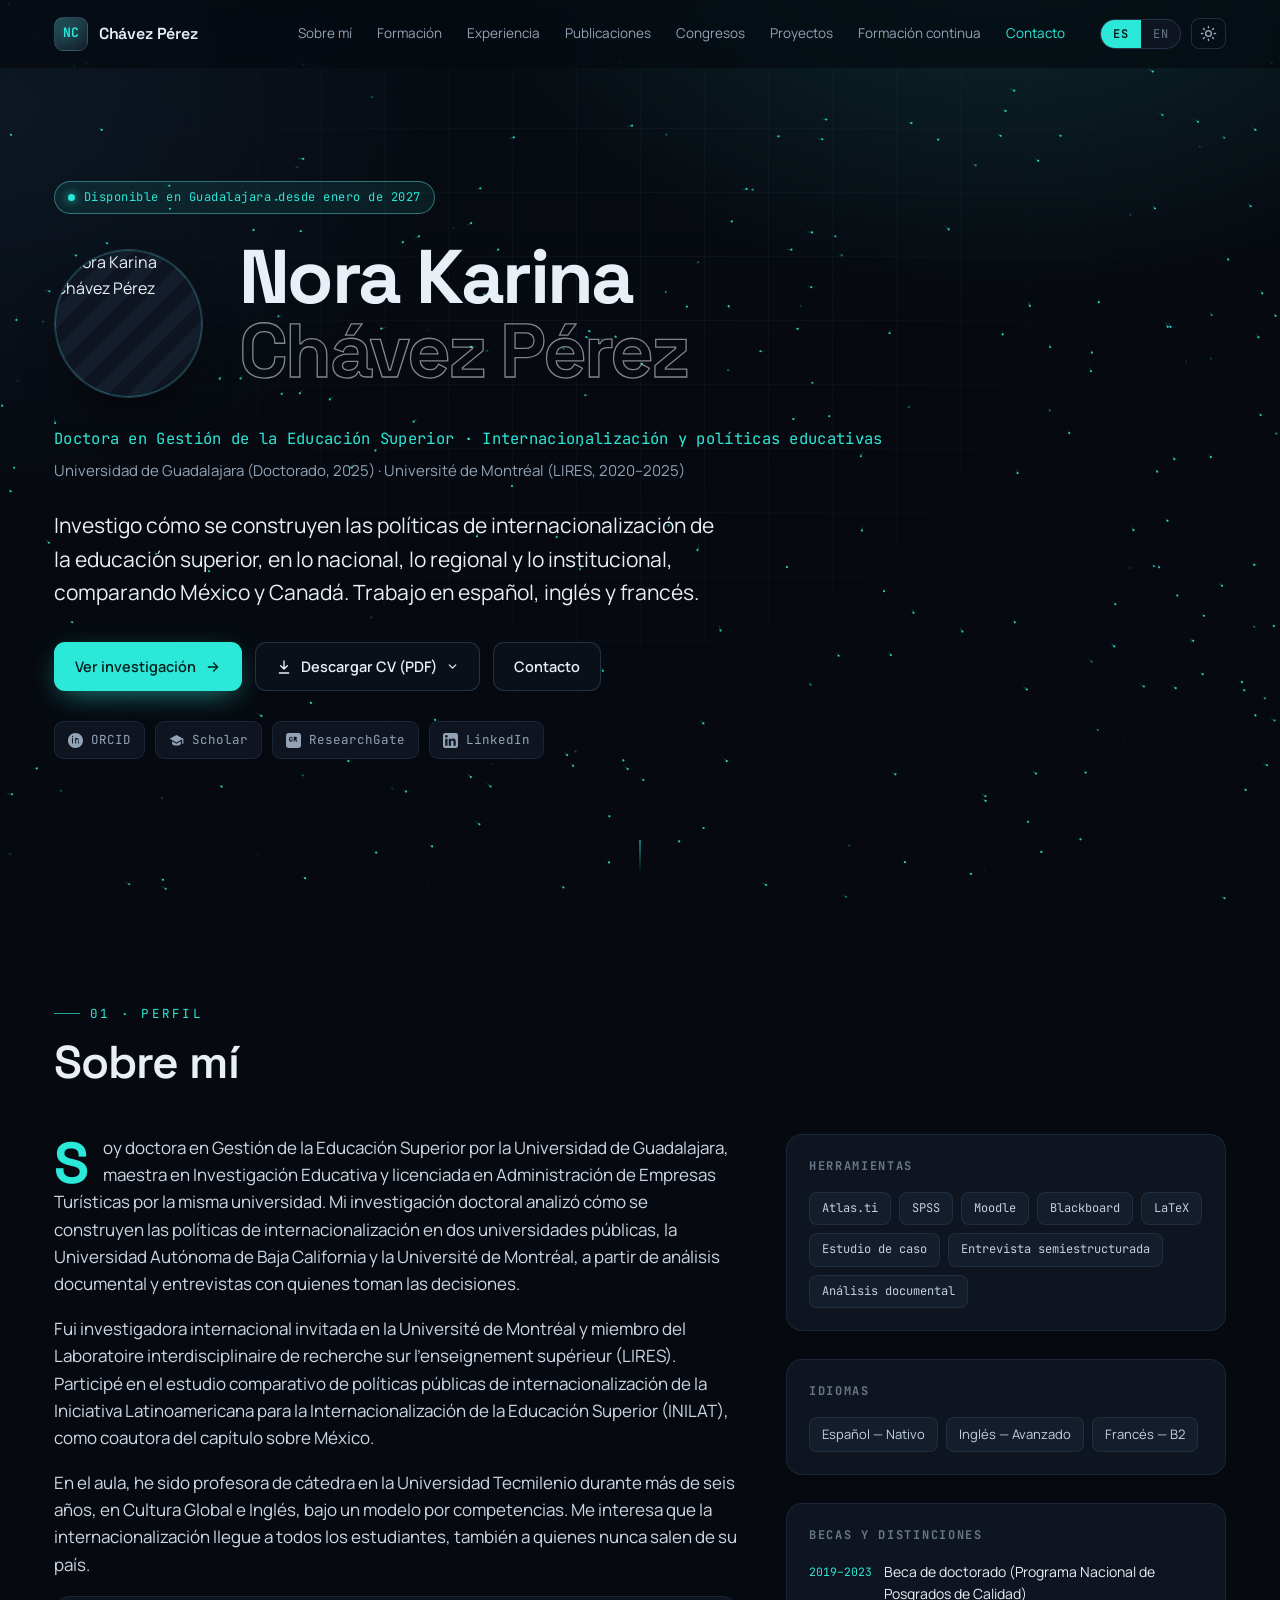
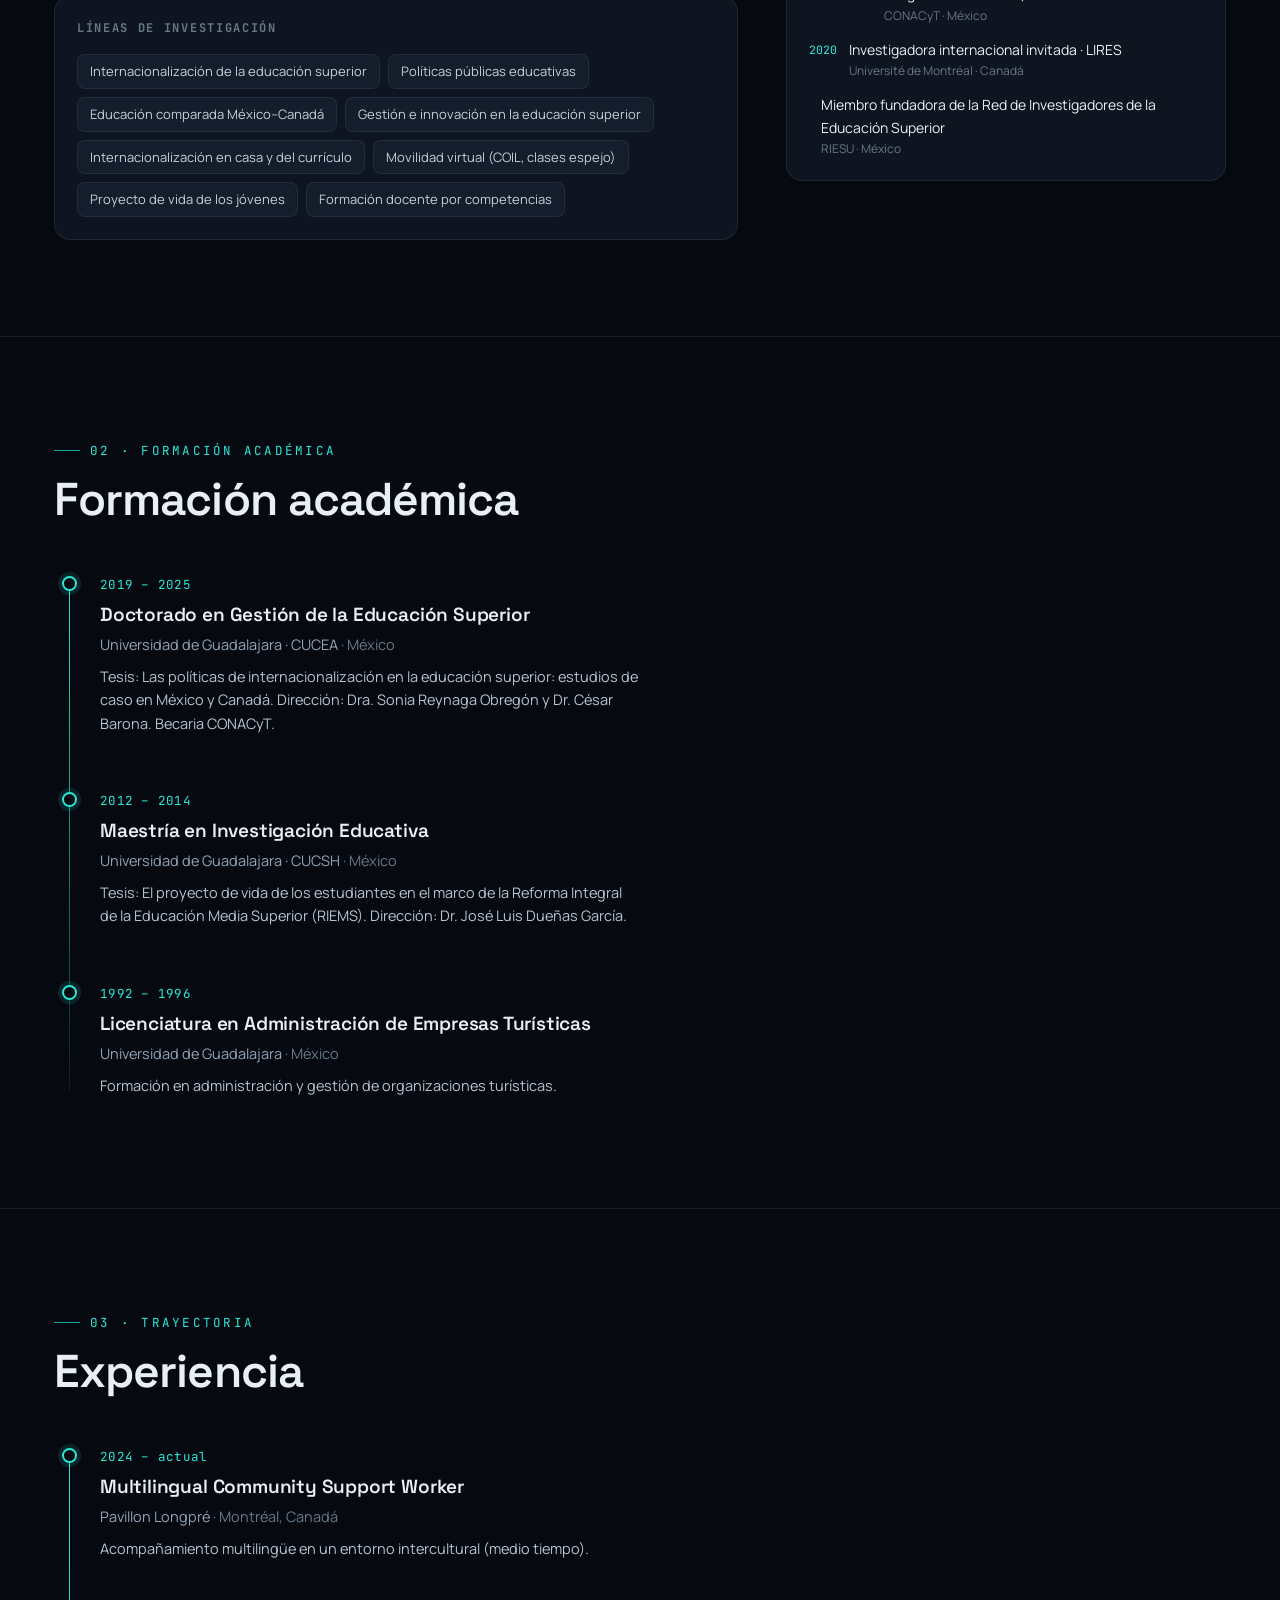
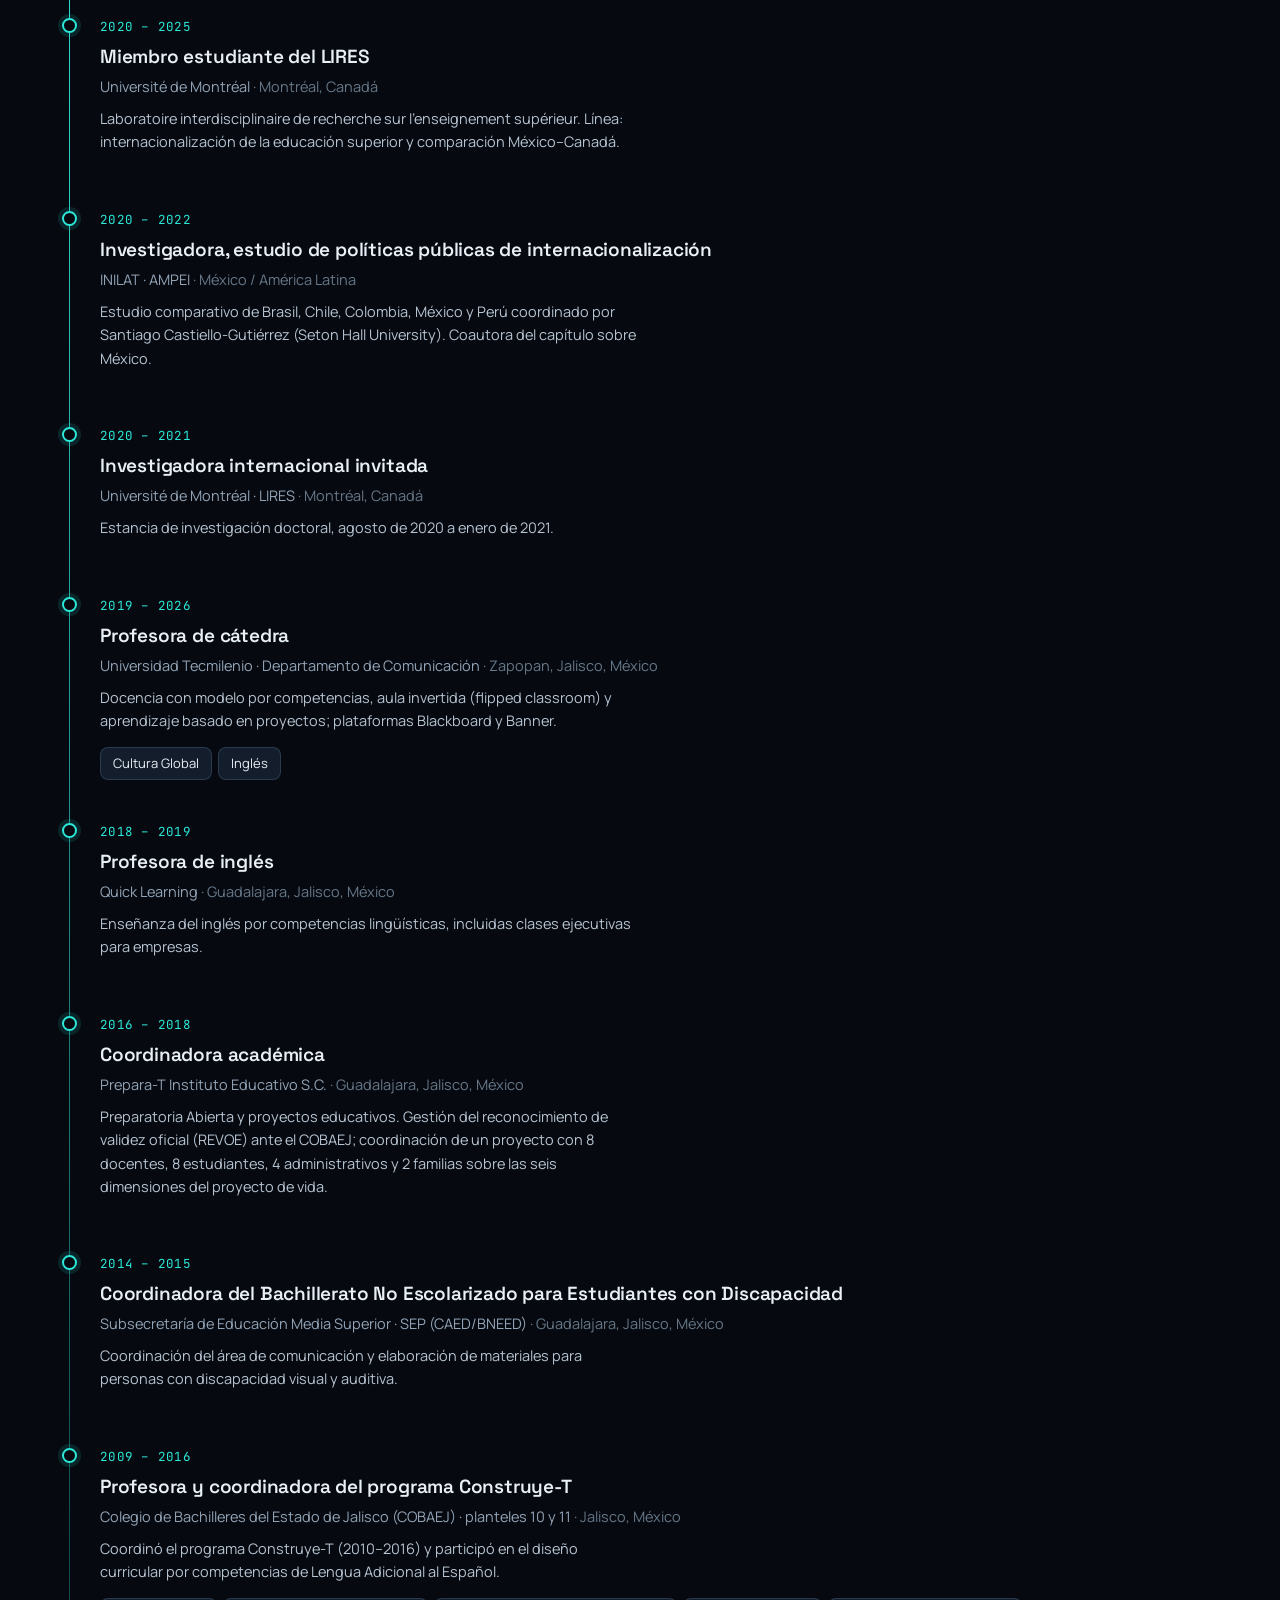
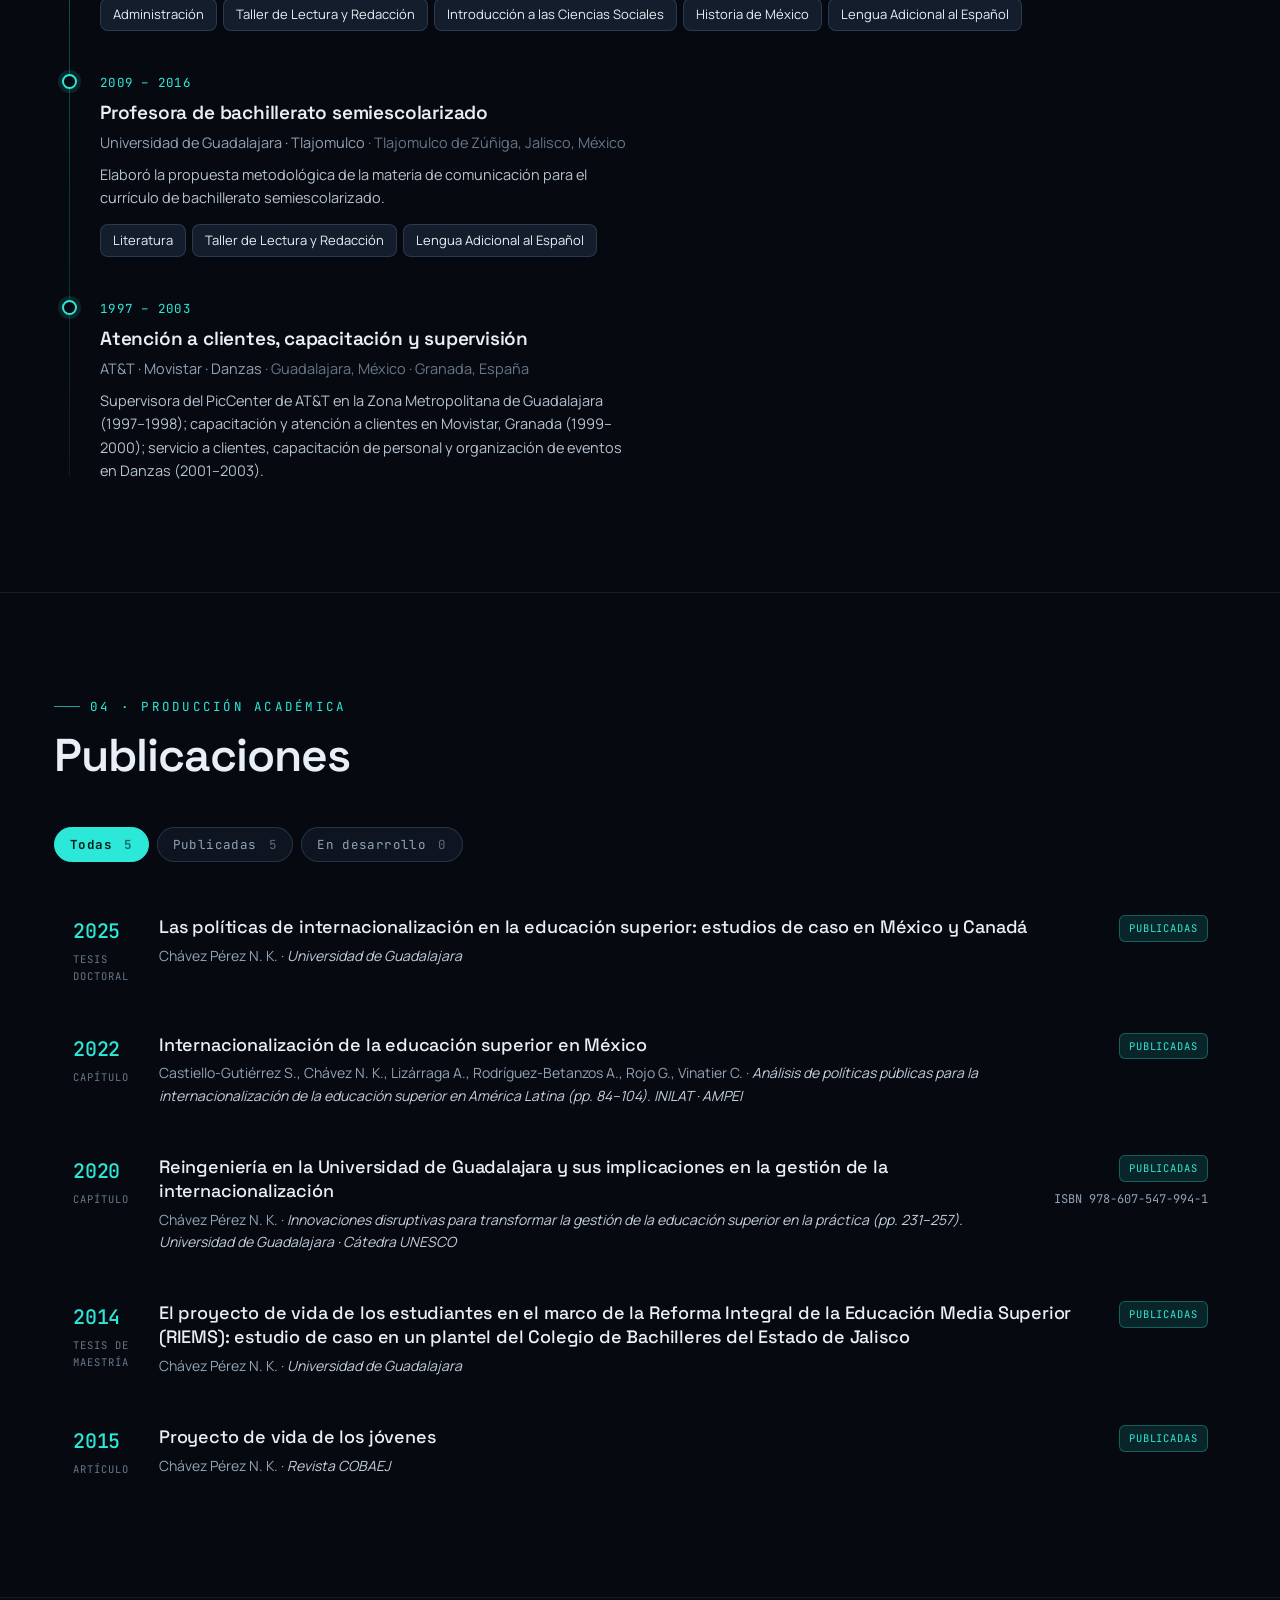
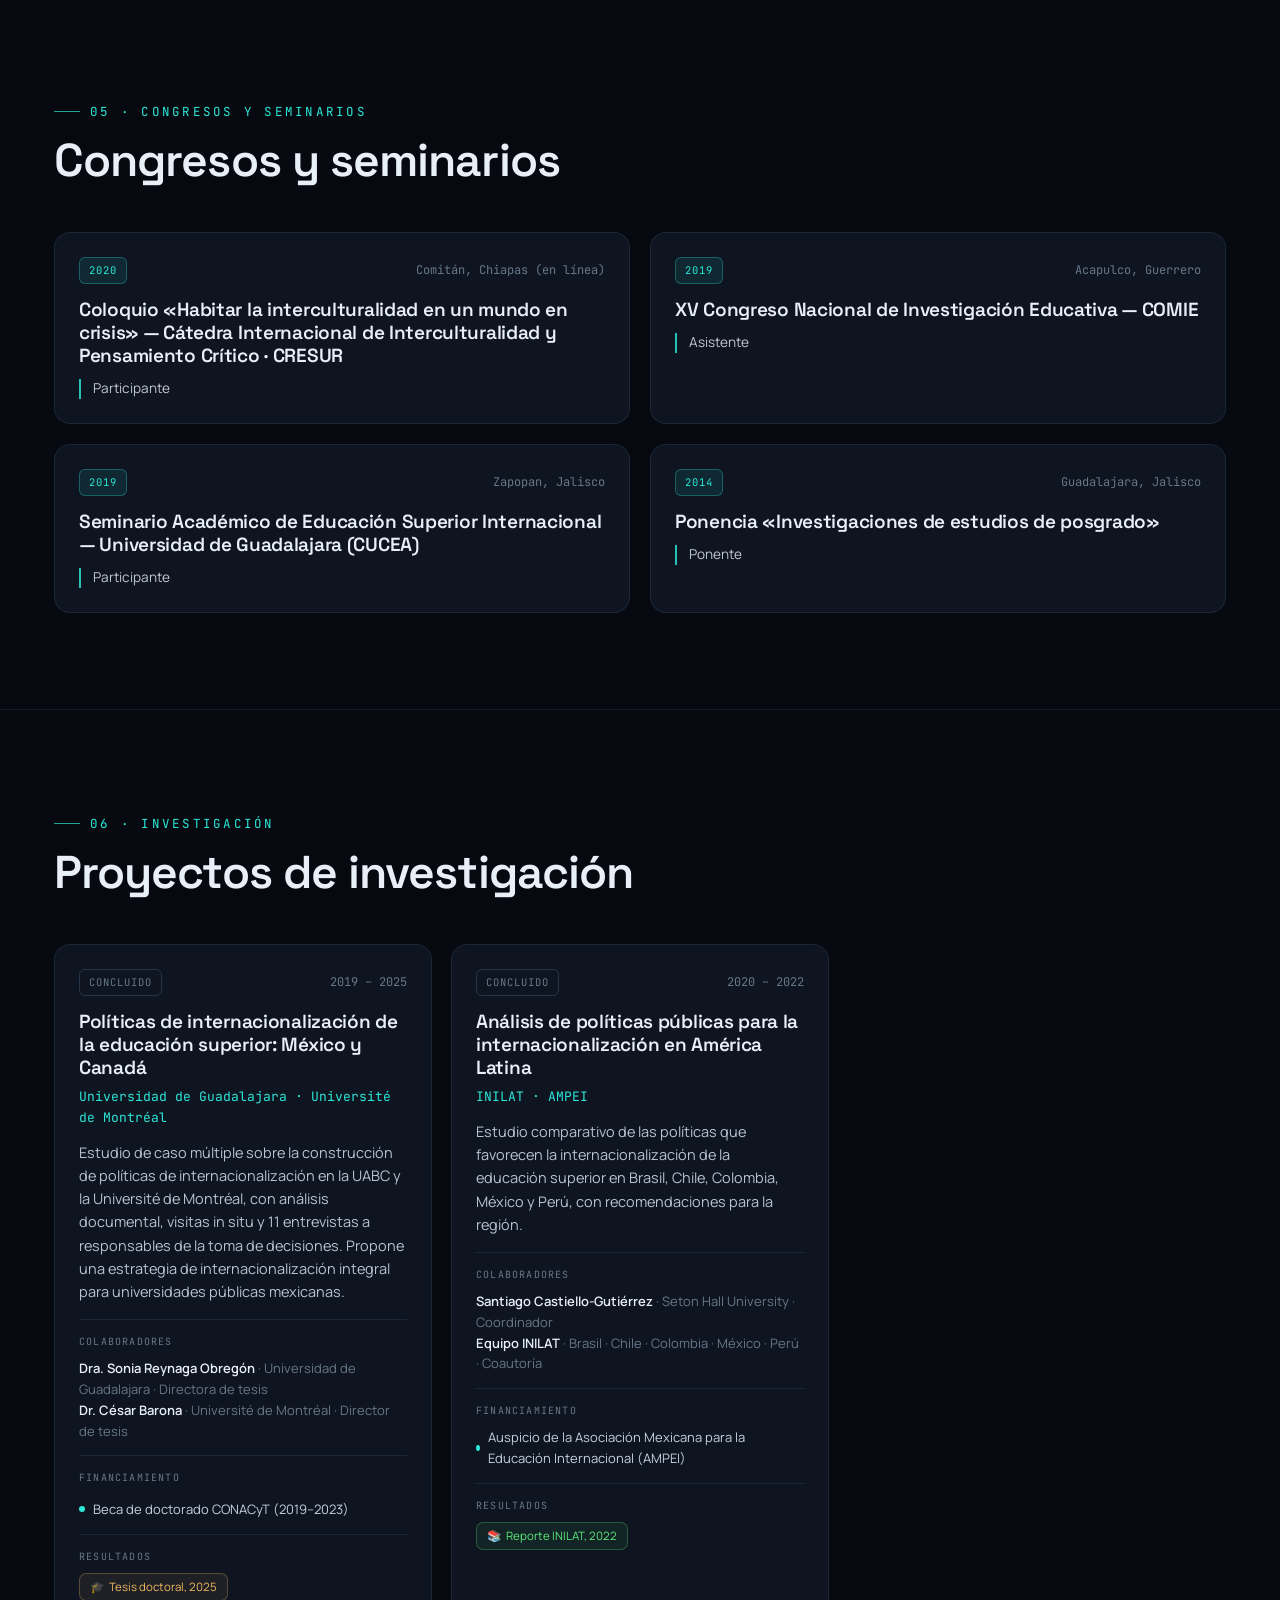
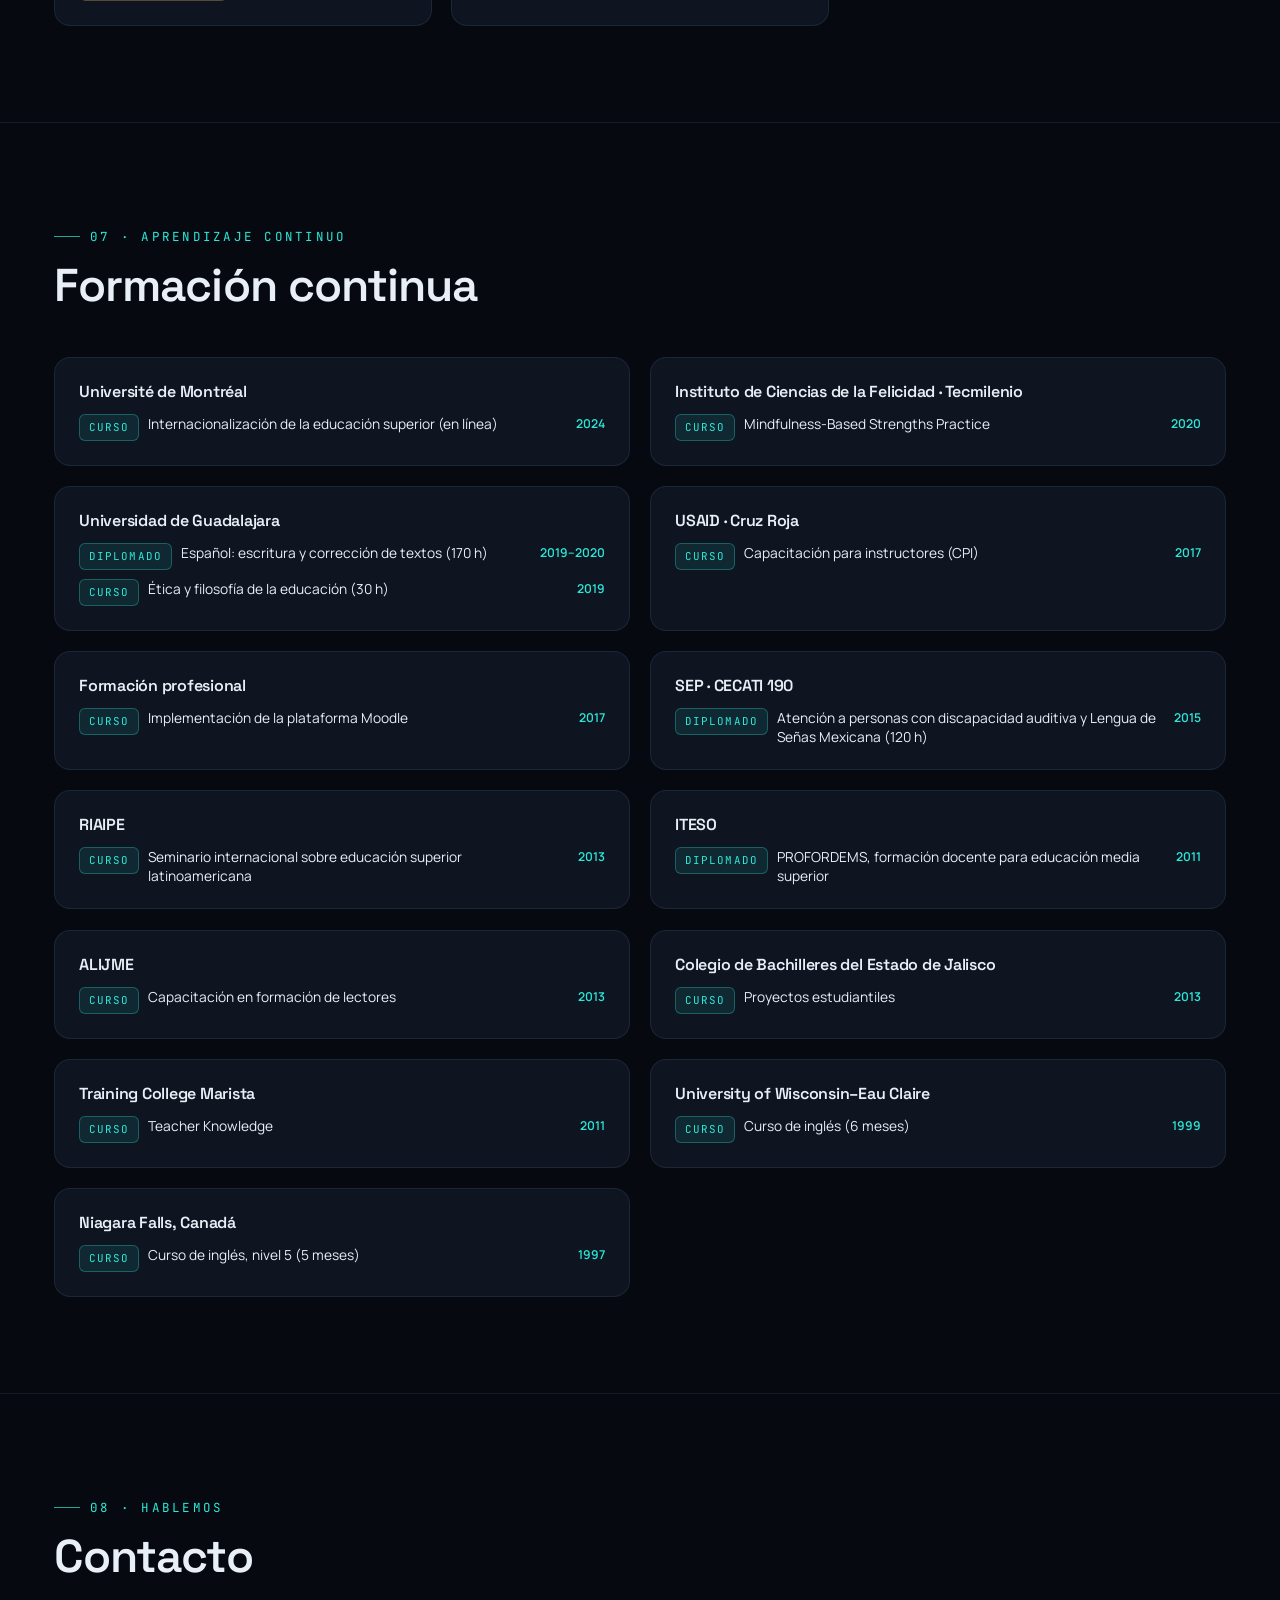
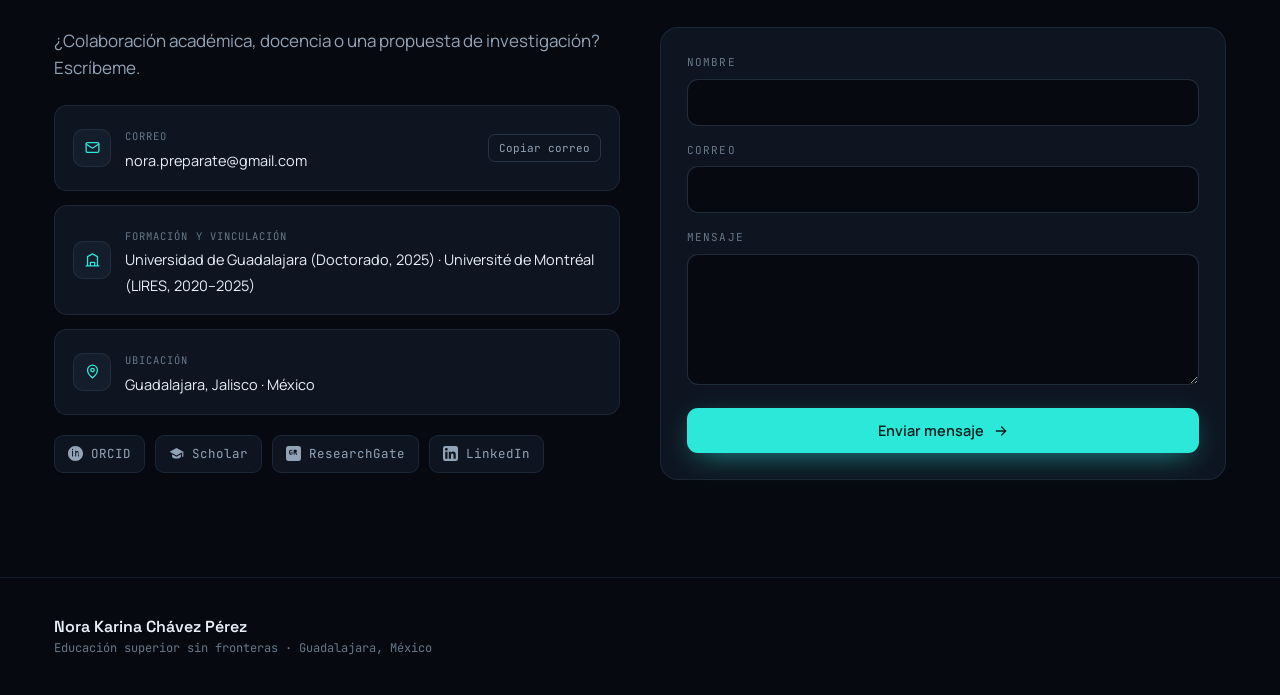
==== index.html @ 84ca2d0c "Página académica: archivos del sitio" ====
<!DOCTYPE html>
<html lang="es">
<head>
<meta charset="UTF-8">
<meta name="viewport" content="width=device-width, initial-scale=1.0">
<title>Dra. Nora Karina Chávez Pérez · Educación Superior</title>
<meta name="description" content="Doctora en Gestión de la Educación Superior. Políticas de internacionalización de la educación superior, estudios comparados México–Canadá.">
<meta name="author" content="Nora Karina Chávez Pérez">
<meta name="theme-color" content="#060a10">
<link rel="icon" type="image/svg+xml" href="assets/favicon.svg">

<meta property="og:type" content="profile">
<meta property="og:title" content="Dra. Nora Karina Chávez Pérez · Internacionalización de la Educación Superior">
<meta property="og:description" content="Doctora en Gestión de la Educación Superior. Políticas de internacionalización, estudios comparados México–Canadá.">
<meta property="og:image" content="assets/karina.jpg">
<meta property="og:locale" content="es_MX">
<meta property="og:locale:alternate" content="en_US">
<meta name="twitter:card" content="summary">
<meta name="twitter:title" content="Dra. Nora Karina Chávez Pérez">
<meta name="twitter:description" content="Doctora en Gestión de la Educación Superior. Internacionalización México–Canadá.">

<script type="application/ld+json">
{
  "@context": "https://schema.org",
  "@type": "Person",
  "name": "Nora Karina Chávez Pérez",
  "givenName": "Nora Karina",
  "familyName": "Chávez Pérez",
  "honorificPrefix": "Dra.",
  "jobTitle": "Doctora en Gestión de la Educación Superior",
  "image": "assets/karina.jpg",
  "alumniOf": [
    { "@type": "CollegeOrUniversity", "name": "Universidad de Guadalajara" }
  ],
  "knowsAbout": ["Internationalization of higher education", "Education policy", "Comparative education", "Higher education management"],
  "sameAs": [
    "https://orcid.org/0000-0001-9210-6846",
    "https://www.researchgate.net/profile/Nora-Karina-Chavez-Perez"
  ]
}
</script>

<!-- Aplicar tema guardado antes del primer render para evitar parpadeo -->
<script>
  try{ document.documentElement.setAttribute('data-theme', localStorage.getItem('nkcp-theme') || 'dark'); }catch(e){}
</script>

<link rel="preconnect" href="https://fonts.googleapis.com">
<link rel="preconnect" href="https://fonts.gstatic.com" crossorigin>
<link href="https://fonts.googleapis.com/css2?family=Space+Grotesk:wght@400;500;600;700&family=Manrope:wght@400;500;600;700&family=JetBrains+Mono:wght@400;500;700&display=swap" rel="stylesheet">

<link rel="stylesheet" href="styles.css">
</head>
<body>
  <div id="app"></div>

  <script>document.write('<scr'+'ipt src="data.js?v='+Date.now()+'"><\/scr'+'ipt>');</script>
  <script>
    /* Usar datos del admin si existen y la versión coincide (o si data.js no tiene versión). */
    const _saved        = localStorage.getItem('nkcp-admin-data');
    const _savedVersion = localStorage.getItem('nkcp-data-version');
    const _fileVersion  = window.DATA_VERSION || null;
    if(_saved){
      // Si data.js no tiene versión, o las versiones coinciden → usar admin data
      if(!_fileVersion || _savedVersion === _fileVersion){
        try{ window.DATA = JSON.parse(_saved); }catch(e){}
      } else {
        // data.js fue actualizado externamente → limpiar caché
        localStorage.removeItem('nkcp-admin-data');
        localStorage.removeItem('nkcp-data-version');
      }
    }
  </script>
  <script>document.write('<scr'+'ipt src="app.js?v='+Date.now()+'"><\/scr'+'ipt>');</script>
</body>
</html>
---- styles.css ----
/* ===========================================================================
   styles.css — Víctor M. Chávez Pérez · academic site
   Dark, near-black with a single electric-cyan accent.
   Type: Space Grotesk (display) · Manrope (body) · JetBrains Mono (technical)
   =========================================================================== */

:root{
  /* surfaces */
  --bg:        #060a10;
  --bg-1:      #0a0f17;
  --bg-2:      #0e1521;
  --bg-3:      #131d2b;
  --line:      rgba(125,165,205,0.12);
  --line-2:    rgba(125,165,205,0.22);

  /* ink */
  --text:      #e9eff6;
  --muted:     #93a3b6;
  --faint:     #61718450;
  --faint-s:   #677788;

  /* accent (overridable by Tweaks) */
  --accent:    #2ce8d8;
  --accent-ink:#06201e;
  --motion:    1;       /* 0 = calm … 1 = lively  (read by JS)            */

  --maxw:      1180px;
  --ease:      cubic-bezier(.22,.61,.36,1);

  --font-disp: "Space Grotesk", system-ui, sans-serif;
  --font-body: "Manrope", system-ui, sans-serif;
  --font-mono: "JetBrains Mono", ui-monospace, monospace;
}

*{ box-sizing:border-box; }
html{ scroll-behavior:smooth; scroll-padding-top:84px; }
@media (prefers-reduced-motion: reduce){ html{ scroll-behavior:auto; } }

body{
  margin:0;
  font-family:var(--font-body);
  background:var(--bg);
  color:var(--text);
  line-height:1.6;
  -webkit-font-smoothing:antialiased;
  text-rendering:optimizeLegibility;
  overflow-x:hidden;
}

/* ambient gradient wash behind everything */
body::before{
  content:""; position:fixed; inset:0; z-index:-2; pointer-events:none;
  background:
    radial-gradient(900px 600px at 78% -8%, color-mix(in oklab, var(--accent) 14%, transparent), transparent 60%),
    radial-gradient(800px 700px at 0% 12%, color-mix(in oklab, #3b6ea5 12%, transparent), transparent 55%),
    linear-gradient(180deg, #070c13, var(--bg) 40%);
}

/* faint grid */
body::after{
  content:""; position:fixed; inset:0; z-index:-2; pointer-events:none; opacity:.5;
  background-image:
    linear-gradient(var(--line) 1px, transparent 1px),
    linear-gradient(90deg, var(--line) 1px, transparent 1px);
  background-size:64px 64px;
  -webkit-mask-image:radial-gradient(circle at 50% 30%, #000 0%, transparent 80%);
          mask-image:radial-gradient(circle at 50% 30%, #000 0%, transparent 80%);
}

a{ color:inherit; text-decoration:none; }
::selection{ background:color-mix(in oklab, var(--accent) 40%, transparent); color:#fff; }

/* ---------- layout helpers ---------- */
.wrap{ width:100%; max-width:none; margin-inline:auto; padding-inline:clamp(22px,4.2vw,72px); }
.section{ position:relative; padding:96px 0; }
.section + .section{ border-top:1px solid var(--line); }

.kicker{
  font-family:var(--font-mono); font-size:12.5px; letter-spacing:.18em; text-transform:uppercase;
  color:var(--accent); display:inline-flex; align-items:center; gap:10px; margin:0 0 14px;
}
.kicker::before{ content:""; width:26px; height:1px; background:var(--accent); opacity:.7; }

.s-title{
  font-family:var(--font-disp); font-weight:600; font-size:clamp(30px,4.2vw,46px);
  letter-spacing:-.02em; line-height:1.05; margin:0 0 10px;
}
.s-head{ max-width:720px; margin-bottom:48px; }
.s-sub{ color:var(--muted); font-size:17px; margin:0; }

/* ===========================================================================
   NAV
   =========================================================================== */
.nav{
  position:fixed; inset:0 0 auto 0; z-index:50; height:68px;
  display:flex; align-items:center;
  background:color-mix(in oklab, var(--bg) 72%, transparent);
  backdrop-filter:blur(14px) saturate(1.3);
  -webkit-backdrop-filter:blur(14px) saturate(1.3);
  border-bottom:1px solid transparent; transition:border-color .3s, background .3s;
}
.nav.scrolled{ border-bottom-color:var(--line); background:color-mix(in oklab, var(--bg) 88%, transparent); }
.nav .wrap{ display:flex; align-items:center; gap:24px; }

.brand{ display:flex; align-items:center; gap:11px; font-family:var(--font-disp); font-weight:600; letter-spacing:-.01em; }
.brand .mark{
  width:34px; height:34px; border-radius:9px; display:grid; place-items:center; flex:none;
  background:linear-gradient(145deg, color-mix(in oklab,var(--accent) 28%, var(--bg-3)), var(--bg-3));
  border:1px solid var(--line-2); color:var(--accent);
  font-family:var(--font-mono); font-size:13px; font-weight:700;
}
.brand .mark span{ filter:drop-shadow(0 0 8px color-mix(in oklab,var(--accent) 60%, transparent)); }

.nav-links{ display:flex; gap:3px; margin-left:auto; }
.nav-links a{
  font-size:13.5px; color:var(--muted); padding:8px 11px; border-radius:8px; position:relative;
  transition:color .2s, background .2s; white-space:nowrap;
}
.nav-links a:hover{ color:var(--text); background:color-mix(in oklab, var(--accent) 8%, transparent); }
.nav-links a.active{ color:var(--accent); }

.nav-tools{ display:flex; align-items:center; gap:10px; }

.lang{
  display:flex; align-items:center; font-family:var(--font-mono); font-size:12px;
  border:1px solid var(--line-2); border-radius:999px; overflow:hidden; background:var(--bg-2);
}
.lang button{
  appearance:none; border:0; background:transparent; color:var(--faint-s); cursor:pointer;
  padding:6px 12px; font-family:inherit; font-size:inherit; letter-spacing:.06em; transition:.2s;
}
.lang button.on{ background:var(--accent); color:var(--accent-ink); font-weight:700; }

.menu-btn{ display:none; }

/* mobile nav */
@media (max-width:980px){
  .nav-links{
    position:fixed; inset:68px 0 auto 0; flex-direction:column; gap:0; margin:0;
    background:color-mix(in oklab, var(--bg-1) 97%, transparent); backdrop-filter:blur(16px);
    border-bottom:1px solid var(--line); padding:8px 16px 16px;
    transform:translateY(-12px); opacity:0; pointer-events:none; transition:.28s var(--ease);
  }
  .nav-links.open{ transform:none; opacity:1; pointer-events:auto; }
  .nav-links a{ padding:13px 8px; font-size:16px; border-bottom:1px solid var(--line); }
  .menu-btn{
    display:grid; place-items:center; width:38px; height:38px; border-radius:9px;
    background:var(--bg-2); border:1px solid var(--line-2); color:var(--text); cursor:pointer;
  }
  .menu-btn span{ width:17px; height:2px; background:currentColor; position:relative; transition:.25s; }
  .menu-btn span::before,.menu-btn span::after{ content:""; position:absolute; left:0; width:17px; height:2px; background:currentColor; transition:.25s; }
  .menu-btn span::before{ top:-6px; } .menu-btn span::after{ top:6px; }
  .menu-btn.open span{ background:transparent; }
  .menu-btn.open span::before{ top:0; transform:rotate(45deg); }
  .menu-btn.open span::after{ top:0; transform:rotate(-45deg); }
}

/* ===========================================================================
   HERO
   =========================================================================== */
.hero{ position:relative; min-height:100svh; display:flex; align-items:center; padding:120px 0 80px; overflow:hidden; }
#particles{ position:absolute; inset:0; width:100%; height:100%; z-index:0; }
.hero .wrap{ position:relative; z-index:2; }
.hero-grid{ display:block; }
.name-row{ display:flex; align-items:center; justify-content:flex-start; gap:clamp(20px,3vw,36px); margin-bottom:20px; }
.name-row h1{ margin:0; }
.name-row .portrait-wrap{ flex:none; }

.hero-badge{
  display:inline-flex; align-items:center; gap:9px; font-family:var(--font-mono); font-size:12px;
  letter-spacing:.04em; color:var(--accent); border:1px solid color-mix(in oklab,var(--accent) 32%, var(--line-2));
  background:color-mix(in oklab,var(--accent) 9%, transparent); padding:6px 13px; border-radius:999px; margin-bottom:26px;
}
.hero-badge .dot{ width:7px; height:7px; border-radius:50%; background:var(--accent); box-shadow:0 0 10px var(--accent); animation:pulse 2.4s var(--ease) infinite; }
@keyframes pulse{ 0%,100%{ opacity:1; transform:scale(1);} 50%{ opacity:.45; transform:scale(.7);} }

.hero h1{
  font-family:var(--font-disp); font-weight:700; font-size:clamp(30px,6.2vw,76px);
  line-height:.98; letter-spacing:-.035em; margin:0 0 18px;
  white-space:nowrap;
}
.hero h1 .l2{ color:transparent; -webkit-text-stroke:1.3px color-mix(in oklab,var(--text) 55%, transparent); }
.hero .role{ font-family:var(--font-mono); font-size:clamp(13px,1.5vw,15.5px); color:var(--accent); letter-spacing:.02em; margin:0 0 8px; }
.hero .inst{ color:var(--muted); font-size:15px; margin:0 0 26px; }
.hero .tagline{ font-size:clamp(16px,1.9vw,21px); color:var(--text); max-width:52ch; margin:0 0 32px; opacity:.92; }

.hero-cta{ display:flex; flex-wrap:wrap; gap:13px; margin-bottom:30px; }
.btn{
  display:inline-flex; align-items:center; gap:9px; font-family:var(--font-body); font-weight:600;
  font-size:14.5px; padding:12px 20px; border-radius:11px; cursor:pointer; border:1px solid transparent;
  transition:transform .2s var(--ease), background .2s, border-color .2s, box-shadow .25s;
}
.btn:active{ transform:translateY(1px); }
.btn-primary{ background:var(--accent); color:var(--accent-ink); box-shadow:0 8px 30px -10px color-mix(in oklab,var(--accent) 70%, transparent); }
.btn-primary:hover{ box-shadow:0 12px 40px -8px color-mix(in oklab,var(--accent) 75%, transparent); transform:translateY(-2px); }
.btn-ghost{ border-color:var(--line-2); color:var(--text); background:color-mix(in oklab,var(--bg-2) 60%, transparent); }
.btn-ghost:hover{ border-color:var(--accent); color:var(--accent); }

/* CV dropdown */
/* .hero-cta debe apilarse por encima de .hero-social (ambos .reveal crean
   stacking context por will-change), si no el menú queda detrás de las redes */
.hero-cta{ position:relative; z-index:6; }
.cv-dd{ position:relative; display:inline-flex; }
.cv-dd .caret{ width:13px; height:13px; flex:none; transition:transform .2s; }
.cv-dd.open .caret{ transform:rotate(180deg); }
.cv-menu{
  position:absolute; top:calc(100% + 7px); left:0; min-width:230px; z-index:30;
  background:var(--bg-2); border:1px solid var(--line-2); border-radius:12px; padding:6px;
  box-shadow:0 18px 44px -18px rgba(0,0,0,.55);
  opacity:0; transform:translateY(-6px); pointer-events:none; transition:.18s var(--ease);
}
.cv-dd.open .cv-menu{ opacity:1; transform:none; pointer-events:auto; }
.cv-menu a{
  display:flex; align-items:center; gap:9px; padding:10px 12px; border-radius:9px;
  font-size:13.5px; font-weight:600; color:var(--text); white-space:nowrap;
}
.cv-menu a:hover{ background:color-mix(in oklab, var(--accent) 10%, transparent); color:var(--accent); }
.cv-menu a svg{ width:14px; height:14px; flex:none; }

.hero-social{ display:flex; gap:10px; flex-wrap:wrap; }
.social{
  display:inline-flex; align-items:center; gap:8px; font-family:var(--font-mono); font-size:12.5px;
  color:var(--muted); padding:8px 13px; border:1px solid var(--line); border-radius:9px; background:var(--bg-2);
  transition:.2s;
}
.social:hover{ color:var(--accent); border-color:color-mix(in oklab,var(--accent) 45%, var(--line-2)); transform:translateY(-2px); }
.social svg{ width:15px; height:15px; }

/* hero portrait — circular avatar; size set by JS to match the name height */
.portrait-wrap{ position:relative; width:128px; height:128px; }
.portrait{
  position:relative; width:100%; height:100%; border-radius:50%; overflow:hidden;
  border:1px solid var(--line-2); background:
    repeating-linear-gradient(135deg, var(--bg-2) 0 14px, var(--bg-3) 14px 28px);
  box-shadow:0 22px 54px -26px #000;
}
.portrait .ph-label{
  position:absolute; inset:auto 0 0 0; padding:14px; font-family:var(--font-mono); font-size:11.5px;
  color:var(--faint-s); text-align:center; background:linear-gradient(0deg,#0009,transparent);
}
.portrait img{
  position:absolute; inset:0; width:100%; height:100%; object-fit:cover; object-position:center 22%;
  filter:saturate(1.02) contrast(1.02);
}
.portrait .ring{ position:absolute; inset:0; border-radius:50%; pointer-events:none;
  box-shadow:inset 0 0 0 1px color-mix(in oklab,var(--accent) 30%, transparent); }
.portrait-wrap .orbit{
  position:absolute; border:1px dashed color-mix(in oklab,var(--accent) 28%, transparent); border-radius:50%;
  inset:-18px; animation:spin 26s linear infinite; opacity:.45;
}
.portrait-wrap .orbit::after{ content:""; position:absolute; top:-4px; left:50%; width:8px; height:8px; border-radius:50%; background:var(--accent); box-shadow:0 0 12px var(--accent); }
@keyframes spin{ to{ transform:rotate(360deg); } }

.scroll-hint{
  position:absolute; left:50%; bottom:26px; transform:translateX(-50%); z-index:2;
  font-family:var(--font-mono); font-size:11px; letter-spacing:.2em; color:var(--faint-s);
  display:flex; flex-direction:column; align-items:center; gap:8px; text-transform:uppercase;
}
.scroll-hint .bar{ width:1px; height:34px; background:linear-gradient(var(--accent),transparent); animation:drop 1.8s var(--ease) infinite; }
@keyframes drop{ 0%{ transform:scaleY(0); transform-origin:top; } 50%{ transform:scaleY(1); transform-origin:top; } 51%{ transform-origin:bottom; } 100%{ transform:scaleY(0); transform-origin:bottom; } }

@media (max-width:880px){
  .hero-grid{ display:block; }
  .name-row{ gap:16px; }
  .scroll-hint{ display:none; }
}

/* ===========================================================================
   ABOUT
   =========================================================================== */
.about-grid{ display:grid; grid-template-columns:1.4fr .9fr; gap:48px; }
.about-bio p{ font-size:17px; color:#cdd8e4; margin:0 0 18px; }
.about-bio p:first-child::first-letter{
  font-family:var(--font-disp); font-size:3.4em; font-weight:700; float:left; line-height:.8;
  padding:6px 14px 0 0; color:var(--accent);
}
.about-side{ display:flex; flex-direction:column; gap:28px; }
.panel{ background:var(--bg-2); border:1px solid var(--line); border-radius:16px; padding:22px; }
.panel h4{ font-family:var(--font-mono); font-size:12px; letter-spacing:.14em; text-transform:uppercase; color:var(--faint-s); margin:0 0 16px; }
.chips{ display:flex; flex-wrap:wrap; gap:8px; }
.chip{ font-size:13px; padding:6px 12px; border-radius:8px; background:var(--bg-3); border:1px solid var(--line); color:#c4d0dd; transition:.2s; }
.chip:hover{ border-color:color-mix(in oklab,var(--accent) 45%,var(--line)); color:var(--accent); }
.chip.mono{ font-family:var(--font-mono); font-size:12px; }

.dist-list{ display:flex; flex-direction:column; gap:14px; }
.dist{ display:grid; grid-template-columns:auto 1fr; gap:12px; align-items:start; }
.dist .yr{ font-family:var(--font-mono); font-size:11.5px; color:var(--accent); white-space:nowrap; padding-top:2px; }
.dist .d-org{ font-size:12px; color:var(--faint-s); }
.dist .d-name{ font-size:14px; color:var(--text); }

@media (max-width:880px){ .about-grid{ grid-template-columns:1fr; gap:32px; } }

/* ===========================================================================
   TIMELINE (education / experience)
   =========================================================================== */
.timeline{ position:relative; margin-left:8px; }
.timeline::before{ content:""; position:absolute; left:7px; top:6px; bottom:6px; width:1px;
  background:linear-gradient(var(--accent), color-mix(in oklab,var(--accent) 10%, transparent)); }
.tl-item{ position:relative; padding:0 0 38px 38px; }
.tl-item:last-child{ padding-bottom:0; }
.tl-item .node{ position:absolute; left:0; top:5px; width:15px; height:15px; border-radius:50%;
  background:var(--bg); border:2px solid var(--accent); box-shadow:0 0 0 4px color-mix(in oklab,var(--accent) 12%, transparent); }
.tl-item .node::after{ content:""; position:absolute; inset:3px; border-radius:50%; background:var(--accent); opacity:0; transition:.3s; }
.tl-item:hover .node::after{ opacity:1; }
.tl-yr{ font-family:var(--font-mono); font-size:12.5px; color:var(--accent); letter-spacing:.02em; }
.tl-title{ font-family:var(--font-disp); font-weight:600; font-size:19px; margin:3px 0 3px; letter-spacing:-.01em; }
.tl-org{ color:var(--muted); font-size:14.5px; }
.tl-org .place{ color:var(--faint-s); }
.tl-detail{ color:#b7c3d1; font-size:14.5px; margin-top:9px; max-width:60ch; }
.tl-detail .lab{ font-family:var(--font-mono); font-size:11px; text-transform:uppercase; letter-spacing:.1em; color:var(--faint-s); margin-right:6px; }

.two-col{ display:grid; grid-template-columns:1fr 1fr; gap:56px; align-items:start; }
@media (max-width:880px){ .two-col{ grid-template-columns:1fr; gap:8px; } }

/* ===========================================================================
   PUBLICATIONS
   =========================================================================== */
.filters{ display:flex; gap:8px; flex-wrap:wrap; margin-bottom:30px; }
.filter{
  font-family:var(--font-mono); font-size:12.5px; letter-spacing:.03em; padding:8px 15px; border-radius:999px;
  border:1px solid var(--line-2); background:var(--bg-2); color:var(--muted); cursor:pointer; transition:.2s;
}
.filter:hover{ color:var(--text); }
.filter.on{ background:var(--accent); color:var(--accent-ink); border-color:var(--accent); font-weight:700; }
.filter .ct{ opacity:.6; margin-left:4px; }

.pub-list{ display:flex; flex-direction:column; gap:2px; }
.pub{
  display:grid; grid-template-columns:64px 1fr auto; gap:22px; align-items:start;
  padding:22px 18px; border-radius:14px; border:1px solid transparent; transition:.28s var(--ease);
}
.pub:hover{ background:var(--bg-2); border-color:var(--line); }
.pub .pub-year{ font-family:var(--font-mono); font-size:20px; color:var(--accent); font-weight:500; letter-spacing:-.01em; }
.pub .pub-type{ font-family:var(--font-mono); font-size:10.5px; text-transform:uppercase; letter-spacing:.1em; color:var(--faint-s); margin-top:4px; }
.pub-title{ font-family:var(--font-disp); font-weight:500; font-size:18px; line-height:1.32; letter-spacing:-.01em; margin:0 0 6px; }
.pub-meta{ font-size:14px; color:var(--muted); }
.pub-venue{ font-style:italic; color:#c2cedb; }
.pub-right{ display:flex; flex-direction:column; align-items:flex-end; gap:8px; }
.pub-state{ font-family:var(--font-mono); font-size:10.5px; text-transform:uppercase; letter-spacing:.08em; padding:4px 9px; border-radius:6px; white-space:nowrap; }
.pub-state.published{ color:var(--accent); background:color-mix(in oklab,var(--accent) 12%, transparent); border:1px solid color-mix(in oklab,var(--accent) 30%, transparent); }
.pub-state.indev{ color:#f0b760; background:#f0b76016; border:1px solid #f0b76040; }
.doi-link{ font-family:var(--font-mono); font-size:12px; color:var(--muted); display:inline-flex; align-items:center; gap:6px; transition:.2s; white-space:nowrap; }
.doi-link:hover{ color:var(--accent); }
.pub.hide{ display:none; }

@media (max-width:720px){
  .pub{ grid-template-columns:auto 1fr; gap:14px; }
  .pub-right{ grid-column:1 / -1; flex-direction:row; align-items:center; justify-content:space-between; }
}

/* ===========================================================================
   CARDS (projects / tech / outreach / teaching / news)
   =========================================================================== */
.grid{ display:grid; gap:20px; }
.grid.cols-4{ grid-template-columns:repeat(4,1fr); }
.grid.cols-3{ grid-template-columns:repeat(3,1fr); }
.grid.cols-2{ grid-template-columns:repeat(2,1fr); }
@media (max-width:1080px){ .grid.cols-4{ grid-template-columns:repeat(3,1fr); } }
@media (max-width:920px){ .grid.cols-3,.grid.cols-4{ grid-template-columns:repeat(2,1fr); } }
@media (max-width:680px){ .grid.cols-3,.grid.cols-2,.grid.cols-4{ grid-template-columns:1fr; } }

.card{
  position:relative; background:var(--bg-2); border:1px solid var(--line); border-radius:16px; padding:24px;
  transition:transform .3s var(--ease), border-color .3s, background .3s; overflow:hidden;
}
.card::before{
  content:""; position:absolute; inset:0; border-radius:16px; padding:1px; pointer-events:none; opacity:0; transition:.3s;
  background:linear-gradient(140deg, color-mix(in oklab,var(--accent) 60%, transparent), transparent 50%);
  -webkit-mask:linear-gradient(#000 0 0) content-box, linear-gradient(#000 0 0);
  -webkit-mask-composite:xor; mask-composite:exclude;
}
.card:hover{ transform:translateY(-4px); border-color:var(--line-2); background:var(--bg-3); }
.card:hover::before{ opacity:1; }

.card .c-top{ display:flex; align-items:center; justify-content:space-between; gap:12px; margin-bottom:14px; }
.tag{ font-family:var(--font-mono); font-size:10.5px; text-transform:uppercase; letter-spacing:.1em; color:var(--accent);
  border:1px solid color-mix(in oklab,var(--accent) 30%, transparent); background:color-mix(in oklab,var(--accent) 9%, transparent);
  padding:4px 9px; border-radius:6px; }
.tag.muted{ color:var(--faint-s); border-color:var(--line-2); background:transparent; }
.c-years{ font-family:var(--font-mono); font-size:12px; color:var(--faint-s); }
.card h3{ font-family:var(--font-disp); font-weight:600; font-size:19px; line-height:1.22; letter-spacing:-.015em; margin:0 0 8px; }
.card .c-org{ font-size:13px; color:var(--accent); font-family:var(--font-mono); margin-bottom:12px; }
.card .c-desc{ font-size:14.5px; color:#b7c3d1; margin:0 0 16px; }

.c-block{ margin-top:14px; padding-top:14px; border-top:1px solid var(--line); }
.c-block .lab{ font-family:var(--font-mono); font-size:10px; text-transform:uppercase; letter-spacing:.12em; color:var(--faint-s); display:block; margin-bottom:8px; }
.collab{ font-size:13px; color:#c4d0dd; }
.collab b{ font-weight:600; color:var(--text); }
.collab .inst{ color:var(--faint-s); }
.fund{ display:inline-flex; align-items:center; gap:8px; font-size:13px; color:#c4d0dd; }
.fund .ico{ width:6px; height:6px; border-radius:50%; background:var(--accent); }

/* outputs badges */
.outputs{ display:flex; flex-wrap:wrap; gap:6px; }
.out-badge{ display:inline-flex; align-items:center; gap:5px; font-size:11.5px; padding:4px 10px;
  border-radius:7px; border:1px solid; text-decoration:none; transition:.18s; white-space:nowrap; max-width:100%; overflow:hidden; }
.out-badge span{ overflow:hidden; text-overflow:ellipsis; white-space:nowrap; }
.out-badge.article  { color:#2ce8d8; border-color:rgba(44,232,216,.28); background:rgba(44,232,216,.07); }
.out-badge.book     { color:#5ce87a; border-color:rgba(92,232,122,.28); background:rgba(92,232,122,.07); }
.out-badge.conference{ color:#b07cff; border-color:rgba(176,124,255,.28); background:rgba(176,124,255,.07); }
.out-badge.thesis   { color:#f0b760; border-color:rgba(240,183,96,.28); background:rgba(240,183,96,.07); }
.out-badge.indev    { color:var(--faint-s); border-color:var(--line-2); background:transparent; font-style:italic; }
a.out-badge:hover   { opacity:.8; transform:translateY(-1px); }

.stack{ display:flex; flex-wrap:wrap; gap:6px; margin-bottom:16px; }
.stack span{ font-family:var(--font-mono); font-size:11px; color:#b9c5d2; background:var(--bg); border:1px solid var(--line); padding:3px 8px; border-radius:6px; }
.card .c-link{ display:inline-flex; align-items:center; gap:8px; font-size:13.5px; font-weight:600; color:var(--accent); margin-top:auto; transition:gap .2s; }
.card .c-link:hover{ gap:12px; }
.card .c-link.disabled{ color:var(--faint-s); cursor:default; }
.tech-card{ display:flex; flex-direction:column; }

/* outreach */
.outreach-card{ display:flex; flex-direction:column; gap:6px; }
.outreach-card .when{ font-family:var(--font-mono); font-size:12px; color:var(--faint-s); margin-top:auto; padding-top:12px; }

/* teaching — institution blocks */
.teach-list{ display:flex; flex-direction:column; gap:16px; }
.teach-inst{ background:var(--bg-2); border:1px solid var(--line); border-radius:16px; padding:22px 24px; overflow:hidden; transition:border-color .3s; }
.teach-inst:hover{ border-color:var(--line-2); }
.ti-head{ display:flex; align-items:flex-start; justify-content:space-between; gap:16px; margin-bottom:16px; }
.ti-info{ display:flex; flex-direction:column; gap:3px; }
.ti-name{ font-family:var(--font-disp); font-weight:600; font-size:17px; letter-spacing:-.012em; margin:0; }
.ti-place{ font-family:var(--font-mono); font-size:12px; color:var(--faint-s); }

/* courses — chips por carrera */
.tc-groups{ display:flex; flex-direction:column; gap:12px; }
.tc-group{ display:flex; flex-direction:column; gap:7px; }
.tc-career-label{ font-family:var(--font-mono); font-size:10px; text-transform:uppercase;
  letter-spacing:.1em; color:var(--faint-s); }
.tc-chips{ display:flex; flex-wrap:wrap; gap:7px; }
.tc-chip{ font-size:13px; color:var(--text); background:var(--bg-3);
  border:1px solid var(--line-2); border-radius:8px; padding:5px 12px;
  transition:border-color .2s, color .2s; }
.teach-inst:hover .tc-chip{ border-color:color-mix(in oklab,var(--accent) 30%, transparent); }
.tc-chip:hover{ color:var(--accent); border-color:var(--accent) !important; }

.lvl{ font-family:var(--font-mono); font-size:10.5px; text-transform:uppercase; letter-spacing:.08em; padding:4px 10px; border-radius:6px;
  border:1px solid var(--line-2); color:var(--muted); display:inline-block; white-space:nowrap; }
.lvl.grad{ color:var(--accent); border-color:color-mix(in oklab,var(--accent) 35%, transparent); background:color-mix(in oklab,var(--accent) 8%, transparent); }
.lvl.hs{ color:#f0b760; border-color:#f0b76040; background:#f0b76012; }

/* ===========================================================================
   RESOURCES
   =========================================================================== */
.res-cats{ display:grid; grid-template-columns:repeat(2,1fr); gap:20px; }
@media (max-width:680px){ .res-cats{ grid-template-columns:1fr; } }
.res-cat{ background:var(--bg-2); border:1px solid var(--line); border-radius:16px; padding:22px; }
.res-cat h4{ font-family:var(--font-disp); font-weight:600; font-size:17px; margin:0 0 16px; display:flex; align-items:center; gap:10px; }
.res-cat h4 .sq{ width:10px; height:10px; border-radius:3px; background:var(--accent); box-shadow:0 0 10px color-mix(in oklab,var(--accent) 60%, transparent); }
.res-item{ display:flex; align-items:center; gap:12px; padding:11px 0; border-top:1px solid var(--line); }
.res-item:first-of-type{ border-top:0; }
.res-kind{ font-family:var(--font-mono); font-size:10px; font-weight:700; color:var(--accent-ink); background:var(--accent);
  padding:4px 7px; border-radius:5px; letter-spacing:.04em; flex:none; min-width:46px; text-align:center; }
.res-name{ font-size:14.5px; flex:1; }
.res-dl{ font-family:var(--font-mono); font-size:11px; color:var(--faint-s); display:inline-flex; align-items:center; gap:6px; transition:.2s; }
.res-item:hover .res-dl{ color:var(--accent); }

/* ===========================================================================
   NEWS
   =========================================================================== */
.news-card{ display:flex; flex-direction:column; gap:10px; }
.news-card .n-date{ font-family:var(--font-mono); font-size:12px; color:var(--accent); }
.news-card .n-date .tag{ margin-left:8px; }
.news-card h3{ margin:0; }
.news-card .c-desc{ margin:0; }
.news-card .c-link{ margin-top:6px; }

/* ===========================================================================
   CONTACT
   =========================================================================== */
.contact-grid{ display:grid; grid-template-columns:1fr 1fr; gap:40px; align-items:start; }
@media (max-width:880px){ .contact-grid{ grid-template-columns:1fr; gap:32px; } }
.contact-info{ display:flex; flex-direction:column; gap:14px; }
.ci-row{ display:flex; align-items:center; gap:14px; padding:16px 18px; background:var(--bg-2); border:1px solid var(--line); border-radius:13px; transition:.25s; }
.ci-row:hover{ border-color:var(--line-2); }
.ci-row .ci-ico{ width:38px; height:38px; flex:none; border-radius:10px; display:grid; place-items:center; background:var(--bg-3); border:1px solid var(--line); color:var(--accent); }
.ci-row .ci-ico svg{ width:17px; height:17px; }
.ci-lab{ font-family:var(--font-mono); font-size:10.5px; text-transform:uppercase; letter-spacing:.1em; color:var(--faint-s); }
.ci-val{ font-size:14.5px; color:var(--text); }
.ci-row .copy-btn{ margin-left:auto; font-family:var(--font-mono); font-size:11px; color:var(--muted); border:1px solid var(--line-2);
  background:transparent; border-radius:7px; padding:6px 10px; cursor:pointer; transition:.2s; }
.ci-row .copy-btn:hover{ color:var(--accent); border-color:var(--accent); }

.form{ background:var(--bg-2); border:1px solid var(--line); border-radius:18px; padding:26px; }
.form .fld{ margin-bottom:16px; }
.form label{ display:block; font-family:var(--font-mono); font-size:11px; text-transform:uppercase; letter-spacing:.1em; color:var(--faint-s); margin-bottom:7px; }
.form input,.form textarea{ width:100%; background:var(--bg); border:1px solid var(--line-2); border-radius:11px; color:var(--text);
  font-family:var(--font-body); font-size:15px; padding:12px 14px; transition:.2s; resize:vertical; }
.form input:focus,.form textarea:focus{ outline:none; border-color:var(--accent); box-shadow:0 0 0 3px color-mix(in oklab,var(--accent) 18%, transparent); }
.form .btn-primary{ width:100%; justify-content:center; }

/* ===========================================================================
   FOOTER + BACK TO TOP
   =========================================================================== */
.footer{ border-top:1px solid var(--line); padding:36px 0; }
.footer .wrap{ display:flex; align-items:center; justify-content:space-between; gap:16px; flex-wrap:wrap; }
.footer .f-name{ font-family:var(--font-disp); font-weight:600; }
.footer .f-note{ font-family:var(--font-mono); font-size:12px; color:var(--faint-s); }
.footer .f-social{ display:flex; gap:14px; }
.footer .f-social a{ color:var(--muted); transition:.2s; }
.footer .f-social a:hover{ color:var(--accent); }

.totop{
  position:fixed; right:24px; bottom:24px; z-index:40; width:46px; height:46px; border-radius:13px;
  display:grid; place-items:center; background:var(--accent); color:var(--accent-ink); cursor:pointer; border:0;
  box-shadow:0 12px 34px -10px color-mix(in oklab,var(--accent) 70%, transparent);
  opacity:0; transform:translateY(16px) scale(.9); pointer-events:none; transition:.32s var(--ease);
}
.totop.show{ opacity:1; transform:none; pointer-events:auto; }
.totop:hover{ transform:translateY(-3px); }
.totop svg{ width:20px; height:20px; }

/* ===========================================================================
   REVEAL ANIMATION
   =========================================================================== */
.reveal{ opacity:0; transform:translateY(26px); transition:opacity .7s var(--ease), transform .7s var(--ease); will-change:opacity,transform; }
.reveal.in{ opacity:1; transform:none; }
.reveal[data-d="1"]{ transition-delay:.07s; }
.reveal[data-d="2"]{ transition-delay:.14s; }
.reveal[data-d="3"]{ transition-delay:.21s; }
.reveal[data-d="4"]{ transition-delay:.28s; }
@media (prefers-reduced-motion: reduce){
  .reveal{ opacity:1 !important; transform:none !important; }
  .orbit,.hero-badge .dot,.scroll-hint .bar{ animation:none !important; }
}

/* i18n visibility toggle */
:root[data-lang="es"] .i18n [data-l="en"]{ display:none; }
:root[data-lang="en"] .i18n [data-l="es"]{ display:none; }
.i18n{ display:inline; }

/* Print & theme buttons (nav) */
.print-btn, .theme-btn{
  display:flex; align-items:center; justify-content:center;
  background:transparent; border:1px solid var(--line-2); border-radius:8px;
  color:var(--muted); cursor:pointer; padding:6px 8px; transition:.18s;
}
.print-btn:hover, .theme-btn:hover{ color:var(--accent); border-color:var(--accent); }
.print-btn svg, .theme-btn svg{ width:17px; height:17px; display:block; }

/* Iconos SVG en línea — tamaño explícito */
.btn svg{ width:16px; height:16px; flex:none; }
.c-link svg{ width:14px; height:14px; flex:none; }
.doi-link svg{ width:13px; height:13px; flex:none; }
.out-badge svg{ width:12px; height:12px; flex:none; }
.res-dl svg{ width:14px; height:14px; flex:none; }
.copy-btn svg{ width:13px; height:13px; }
.scroll-hint svg{ width:14px; height:14px; }
.theme-btn span{ display:block; line-height:0; }
.theme-btn .ic-moon{ display:none; }
:root[data-theme="light"] .theme-btn .ic-sun{ display:none; }
:root[data-theme="light"] .theme-btn .ic-moon{ display:block; }

/* ===========================================================================
   LIGHT THEME
   =========================================================================== */
:root[data-theme="light"]{
  --bg:#f5f7fa; --bg-1:#ffffff; --bg-2:#ecf0f5; --bg-3:#e2e8f0;
  --line:rgba(15,45,75,.13); --line-2:rgba(15,45,75,.24);
  --text:#16222e; --muted:#46586a; --faint:#7d8da050; --faint-s:#4f6275;
  --accent:#0a6b74; --accent-ink:#ffffff;
}
:root[data-theme="light"] body::before{
  background:
    radial-gradient(900px 600px at 78% -8%, color-mix(in oklab, var(--accent) 10%, transparent), transparent 60%),
    radial-gradient(800px 700px at 0% 12%, color-mix(in oklab, #3b6ea5 9%, transparent), transparent 55%),
    linear-gradient(180deg, #eef2f7, var(--bg) 40%);
}
:root[data-theme="light"] ::selection{ color:#0b2530; }
:root[data-theme="light"] .about-bio p,
:root[data-theme="light"] .tl-detail,
:root[data-theme="light"] .card .c-desc,
:root[data-theme="light"] .collab,
:root[data-theme="light"] .fund{ color:#3c4d5e; }
:root[data-theme="light"] .pub-venue{ color:#4a5c6e; }
:root[data-theme="light"] .pub-state.indev{ color:#8a5c10; background:#b9770e14; border:1px solid #b9770e3d; }
:root[data-theme="light"] .out-badge.article{ color:#0a6b74; border-color:rgba(10,107,116,.32); background:rgba(10,107,116,.08); }
:root[data-theme="light"] .out-badge.book{ color:#1d7a35; border-color:rgba(29,122,53,.3); background:rgba(29,122,53,.07); }
:root[data-theme="light"] .out-badge.conference{ color:#6b3fc4; border-color:rgba(107,63,196,.3); background:rgba(107,63,196,.07); }
:root[data-theme="light"] .out-badge.thesis{ color:#8a5c10; border-color:rgba(138,92,16,.3); background:rgba(138,92,16,.07); }
:root[data-theme="light"] .lvl.hs{ color:#8a5c10; border-color:#8a5c1040; background:#8a5c1012; }
:root[data-theme="light"] .portrait{ box-shadow:0 22px 54px -26px rgba(20,40,60,.45); }
:root[data-theme="light"] .hero h1 .l2{ -webkit-text-stroke:1.3px color-mix(in oklab, var(--text) 65%, transparent); }

/* chips y etiquetas que en oscuro usan gris claro fijo: oscurecer para que se lean en claro */
:root[data-theme="light"] .chip{ color:#27333f; background:#e8edf3; border-color:rgba(15,45,75,.18); }
:root[data-theme="light"] .chip:hover{ color:var(--accent); border-color:color-mix(in oklab,var(--accent) 45%,var(--line)); }
:root[data-theme="light"] .stack span{ color:#3c4d5e; }

/* ===========================================================================
   PRINT / PDF
   Limpio, blanco, tipografía oscura. Oculta animaciones y chrome de la web.
   =========================================================================== */
@media print {
  /* variables sobrescritas (también en modo claro) */
  :root, :root[data-theme="light"]{
    --bg:#fff; --bg-1:#fff; --bg-2:#f6f7f9; --bg-3:#eef0f4;
    --text:#111827; --muted:#4b5563; --faint-s:#6b7280;
    --accent:#0d6e82; --accent-ink:#fff;
    --line:rgba(0,0,0,.12); --line-2:rgba(0,0,0,.18);
  }

  /* ocultar elementos de la web */
  .nav, .print-btn, canvas#particles, .totop, .scroll-hint,
  .hero-cta, body::before, body::after,
  .ring, .orbit { display:none !important; }

  /* mostrar todo lo animado */
  .reveal{ opacity:1 !important; transform:none !important; transition:none !important; }

  /* página */
  html, body{ background:#fff !important; color:#111827; font-size:11pt; }
  @page{ margin:18mm 15mm; }

  /* ── HERO ── */
  .hero{
    min-height:auto !important; padding:0 0 18pt !important;
    border-bottom:2pt solid var(--accent);
    background:none !important;
  }
  .hero-grid{ display:block !important; }
  .hero-badge{
    display:inline-block !important; background:#eef9fb !important;
    color:var(--accent) !important; border:1px solid var(--accent) !important;
    font-size:8.5pt; margin-bottom:8pt;
  }
  .name-row{ gap:12pt !important; margin-bottom:4pt !important; }
  .portrait-wrap{ width:56pt !important; height:56pt !important; }
  .portrait img{ border-radius:50%; width:100%; height:100%; object-fit:cover; }
  .hero h1 .l1,.hero h1 .l2{ font-size:22pt !important; line-height:1.15 !important; }
  p.role{ font-size:11pt !important; margin:4pt 0 2pt !important; }
  p.inst{ font-size:9.5pt !important; color:var(--muted) !important; }
  p.tagline{ font-size:9.5pt !important; line-height:1.5 !important; max-width:100% !important; margin:6pt 0 !important; }
  .hero-social{ margin-top:6pt !important; gap:12pt !important; }
  .hero-social .social{ color:var(--accent) !important; font-size:9pt !important; }
  .hero-social .social svg{ width:14px; height:14px; }

  /* ── SECCIONES ── */
  .section{ padding:14pt 0 !important; page-break-inside:avoid; }
  .section + .section{ border-top:1px solid var(--line); }
  .wrap{ max-width:100% !important; padding:0 !important; }
  .s-head{ margin-bottom:10pt !important; }
  .kicker{ font-size:7.5pt !important; letter-spacing:.06em; color:var(--accent) !important; }
  .s-title{ font-size:14pt !important; }

  /* ── ABOUT ── */
  .about-grid{ grid-template-columns:1fr 1fr !important; gap:14pt !important; }
  .about-bio p{ font-size:9.5pt !important; line-height:1.55 !important; margin-bottom:6pt; }
  .panel{ background:var(--bg-2) !important; border:1px solid var(--line) !important; box-shadow:none !important; }
  .chips .chip{ background:#eef9fb !important; color:var(--accent) !important; border:1px solid rgba(13,110,130,.2) !important; font-size:8pt !important; }
  .chips .chip.mono{ background:var(--bg-3) !important; color:var(--muted) !important; }
  .dist{ border-bottom:1px solid var(--line) !important; padding:5pt 0 !important; }
  .yr{ color:var(--accent) !important; font-size:8pt !important; }

  /* ── TIMELINE ── */
  .timeline{ padding-left:10pt !important; }
  .tl-item{ page-break-inside:avoid; padding:7pt 0 7pt 14pt !important; border-left:2px solid var(--line-2) !important; }
  .node{ width:8px !important; height:8px !important; background:var(--accent) !important; left:-5px !important; }
  .tl-yr{ font-size:8pt !important; color:var(--accent) !important; }
  .tl-title{ font-size:10.5pt !important; }
  .tl-org, .tl-detail{ font-size:9pt !important; }

  /* ── PUBLICATIONS ── */
  .filters{ display:none !important; }
  .pub{ display:grid !important; grid-template-columns:60pt 1fr 70pt !important;
    gap:6pt !important; padding:7pt 0 !important; border-bottom:1px solid var(--line) !important;
    background:none !important; page-break-inside:avoid; }
  .pub.hide{ display:grid !important; }
  .pub-year{ font-size:8.5pt !important; font-weight:700; color:var(--accent) !important; }
  .pub-type{ font-size:7.5pt !important; color:var(--muted) !important; }
  .pub-title{ font-size:9.5pt !important; font-weight:600; }
  .pub-meta{ font-size:8.5pt !important; color:var(--muted) !important; }
  .pub-state{ font-size:7.5pt !important; }
  .doi-link{ font-size:7.5pt !important; color:var(--accent) !important; }

  /* ── CARDS (proyectos, tech, outreach, noticias) ── */
  .grid.cols-3{ grid-template-columns:1fr 1fr !important; gap:8pt !important; }
  .grid.cols-2{ grid-template-columns:1fr 1fr !important; gap:8pt !important; }
  .grid.cols-4{ grid-template-columns:1fr 1fr 1fr !important; gap:8pt !important; }
  .card{
    background:var(--bg-2) !important; border:1px solid var(--line) !important;
    box-shadow:none !important; padding:8pt !important; page-break-inside:avoid;
  }
  .card h3{ font-size:10pt !important; }
  .c-desc,.c-org{ font-size:8.5pt !important; }
  .tag{ font-size:7.5pt !important; }
  .c-years{ font-size:8pt !important; }
  .collab{ font-size:8pt !important; }
  .lab{ font-size:7.5pt !important; }
  .fund{ font-size:8pt !important; }
  .stack span{ font-size:7.5pt !important; }

  /* ── TEACHING ── */
  .teach-inst{ background:var(--bg-2) !important; border:1px solid var(--line) !important; box-shadow:none !important; padding:8pt 10pt !important; margin-bottom:6pt; page-break-inside:avoid; }
  .ti-name{ font-size:10.5pt !important; }
  .ti-place{ font-size:8pt !important; }
  .tc-career-label{ font-size:7pt !important; }
  .tc-chip{ font-size:8.5pt !important; padding:3px 8px !important; background:var(--bg-3) !important; border:1px solid var(--line) !important; }

  /* ── RESOURCES ── */
  .res-cats{ columns:2; gap:12pt; }
  .res-cat{ break-inside:avoid; margin-bottom:8pt; }
  .res-cat h4{ font-size:9pt !important; }
  .res-item{ font-size:8.5pt !important; padding:3pt 0 !important; }
  .res-kind{ font-size:7pt !important; }
  .s-sub{ display:none !important; }

  /* ── NEWS ── */
  .news-card h3{ font-size:10pt !important; }
  .n-date{ font-size:8pt !important; }

  /* ── CONTACT ── */
  .contact-grid{ grid-template-columns:1fr !important; }
  form.form{ display:none !important; }
  .ci-row{ padding:6pt 0 !important; border-bottom:1px solid var(--line) !important; }
  .ci-lab{ font-size:8pt !important; color:var(--muted) !important; }
  .ci-val{ font-size:9.5pt !important; }
  .copy-btn{ display:none !important; }

  /* ── FOOTER ── */
  .footer{ border-top:1px solid var(--line) !important; background:none !important; padding:10pt 0 6pt !important; }
  .f-name{ font-size:9pt !important; }
  .f-note{ font-size:8pt !important; color:var(--muted) !important; }
  .f-social svg{ width:14px; height:14px; color:var(--muted) !important; }
}


/* ---- Conferences ---- */
.conf-card .conf-talks{ list-style:none; margin:12px 0 0; padding:0; display:flex; flex-direction:column; gap:7px; }
.conf-card .conf-talks li{ font-size:.85rem; line-height:1.45; padding-left:12px; border-left:2px solid var(--accent); opacity:.82; }


/* ---- Formación continua (agrupada por institución) ---- */
.train-card .train-org{ font-size:1rem; font-weight:600; margin-bottom:12px; }
.train-card .tr-list{ display:flex; flex-direction:column; gap:9px; }
.train-card .tr-row{ display:grid; grid-template-columns:auto 1fr auto; gap:9px; align-items:start; }
.train-card .tr-row .tag{ font-size:.68rem; }
.train-card .tr-name{ font-size:.86rem; line-height:1.38; }
.train-card .tr-yr{ color:var(--accent); font-size:.76rem; font-weight:600; white-space:nowrap; }

/* contador de veces impartida */
.tc-chip .mult{ color:var(--accent); font-weight:700; margin-left:3px; }
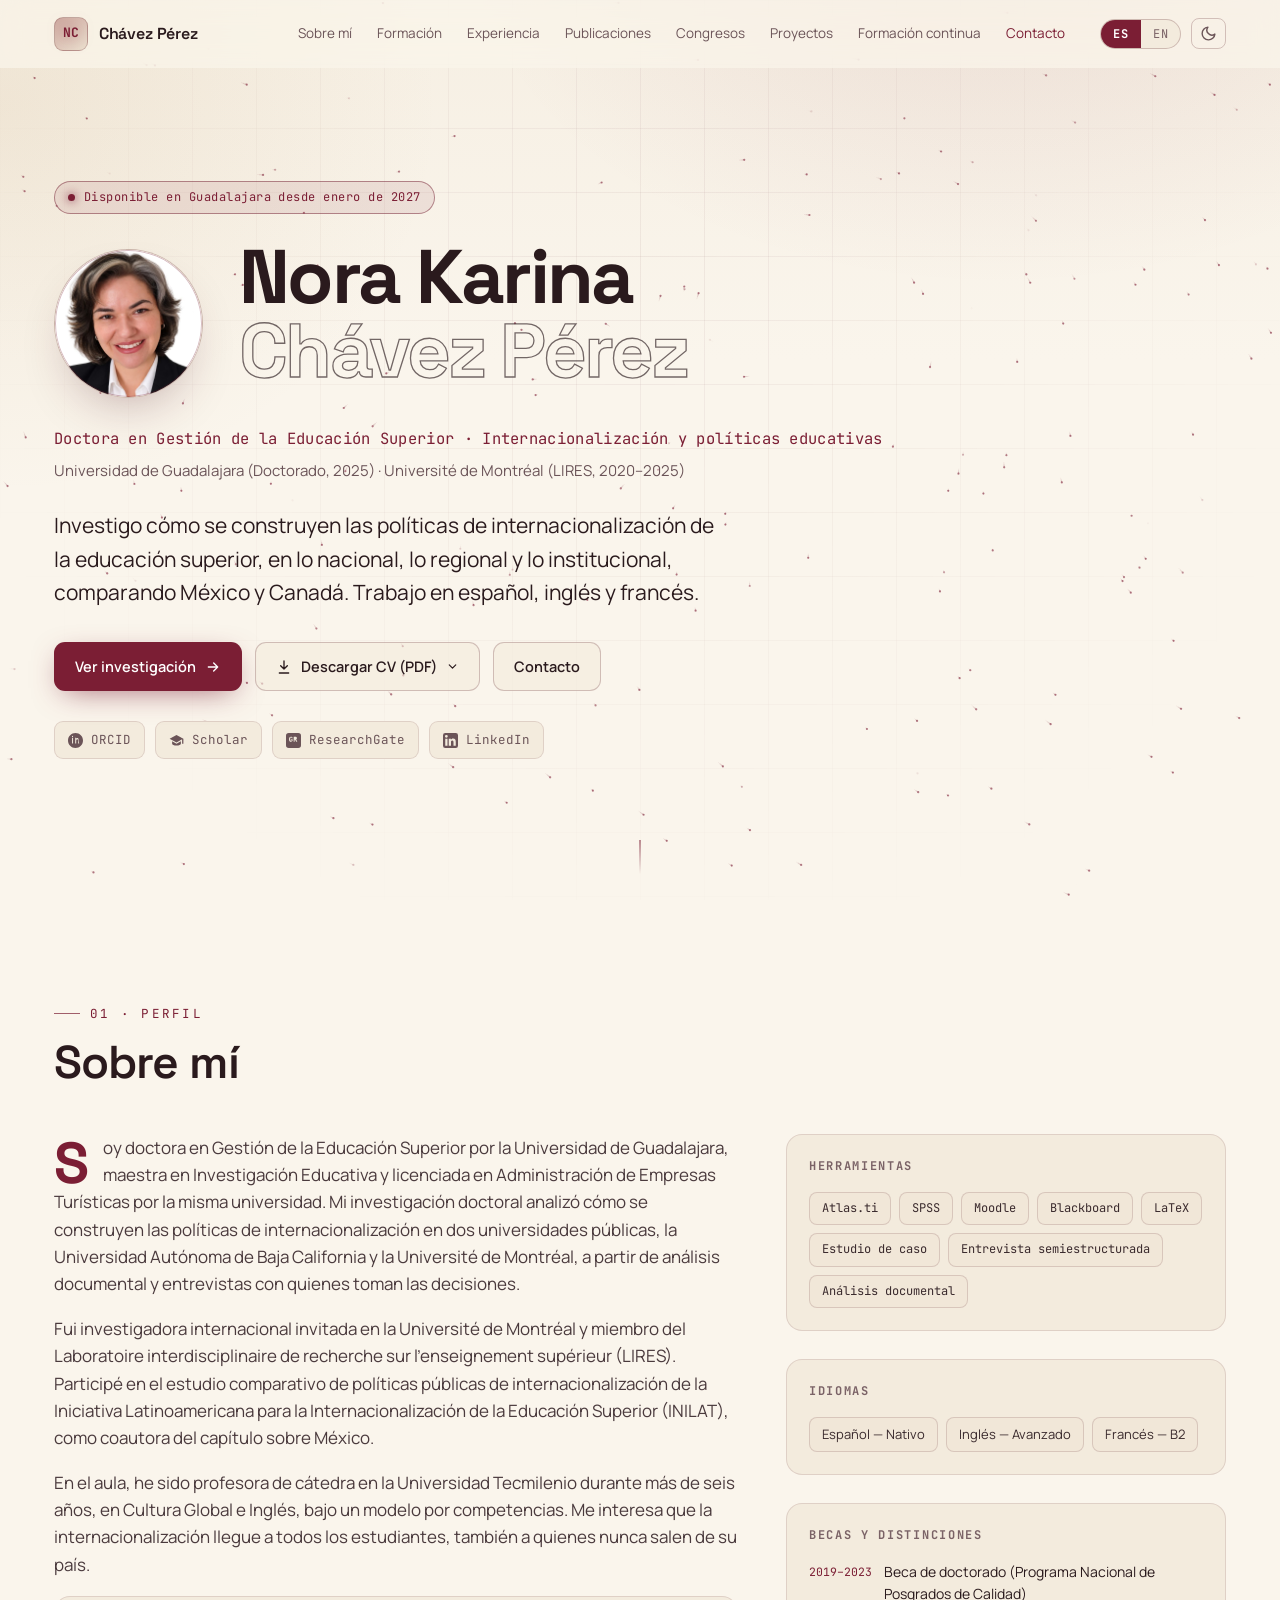
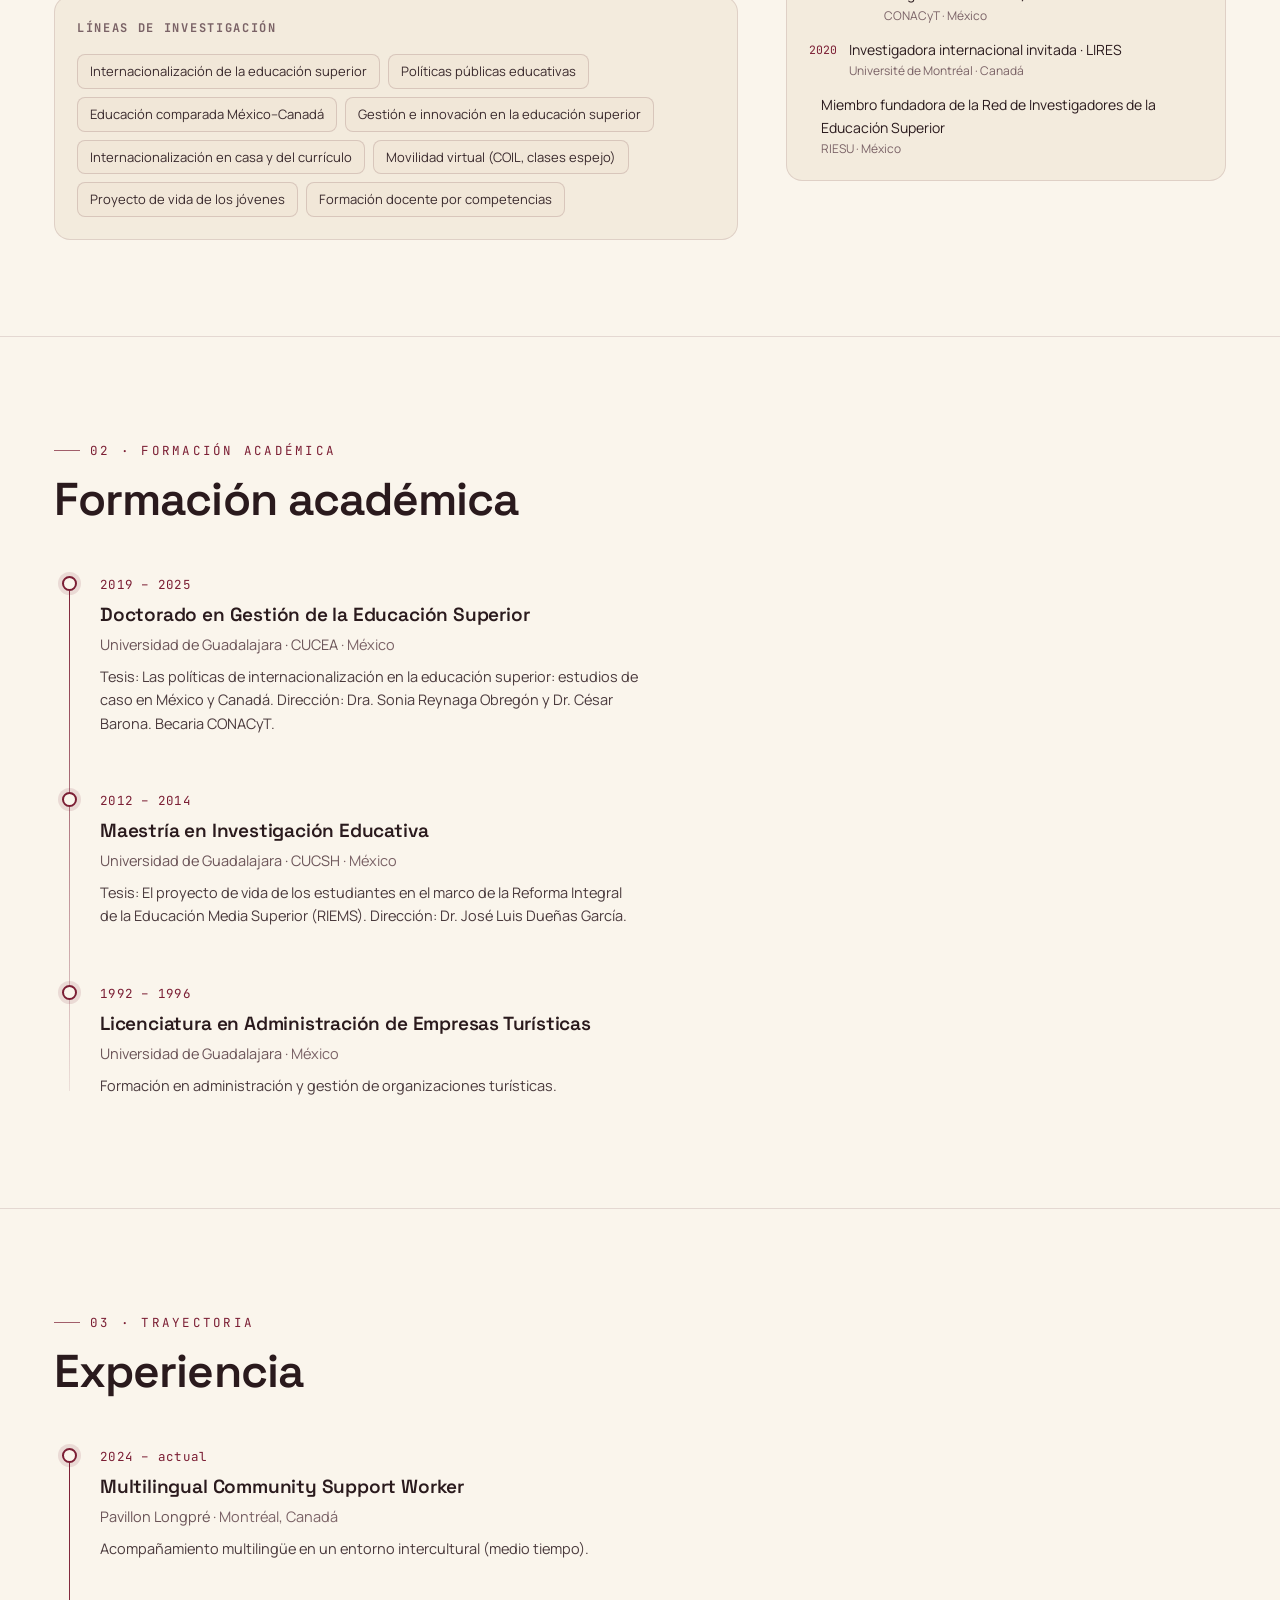
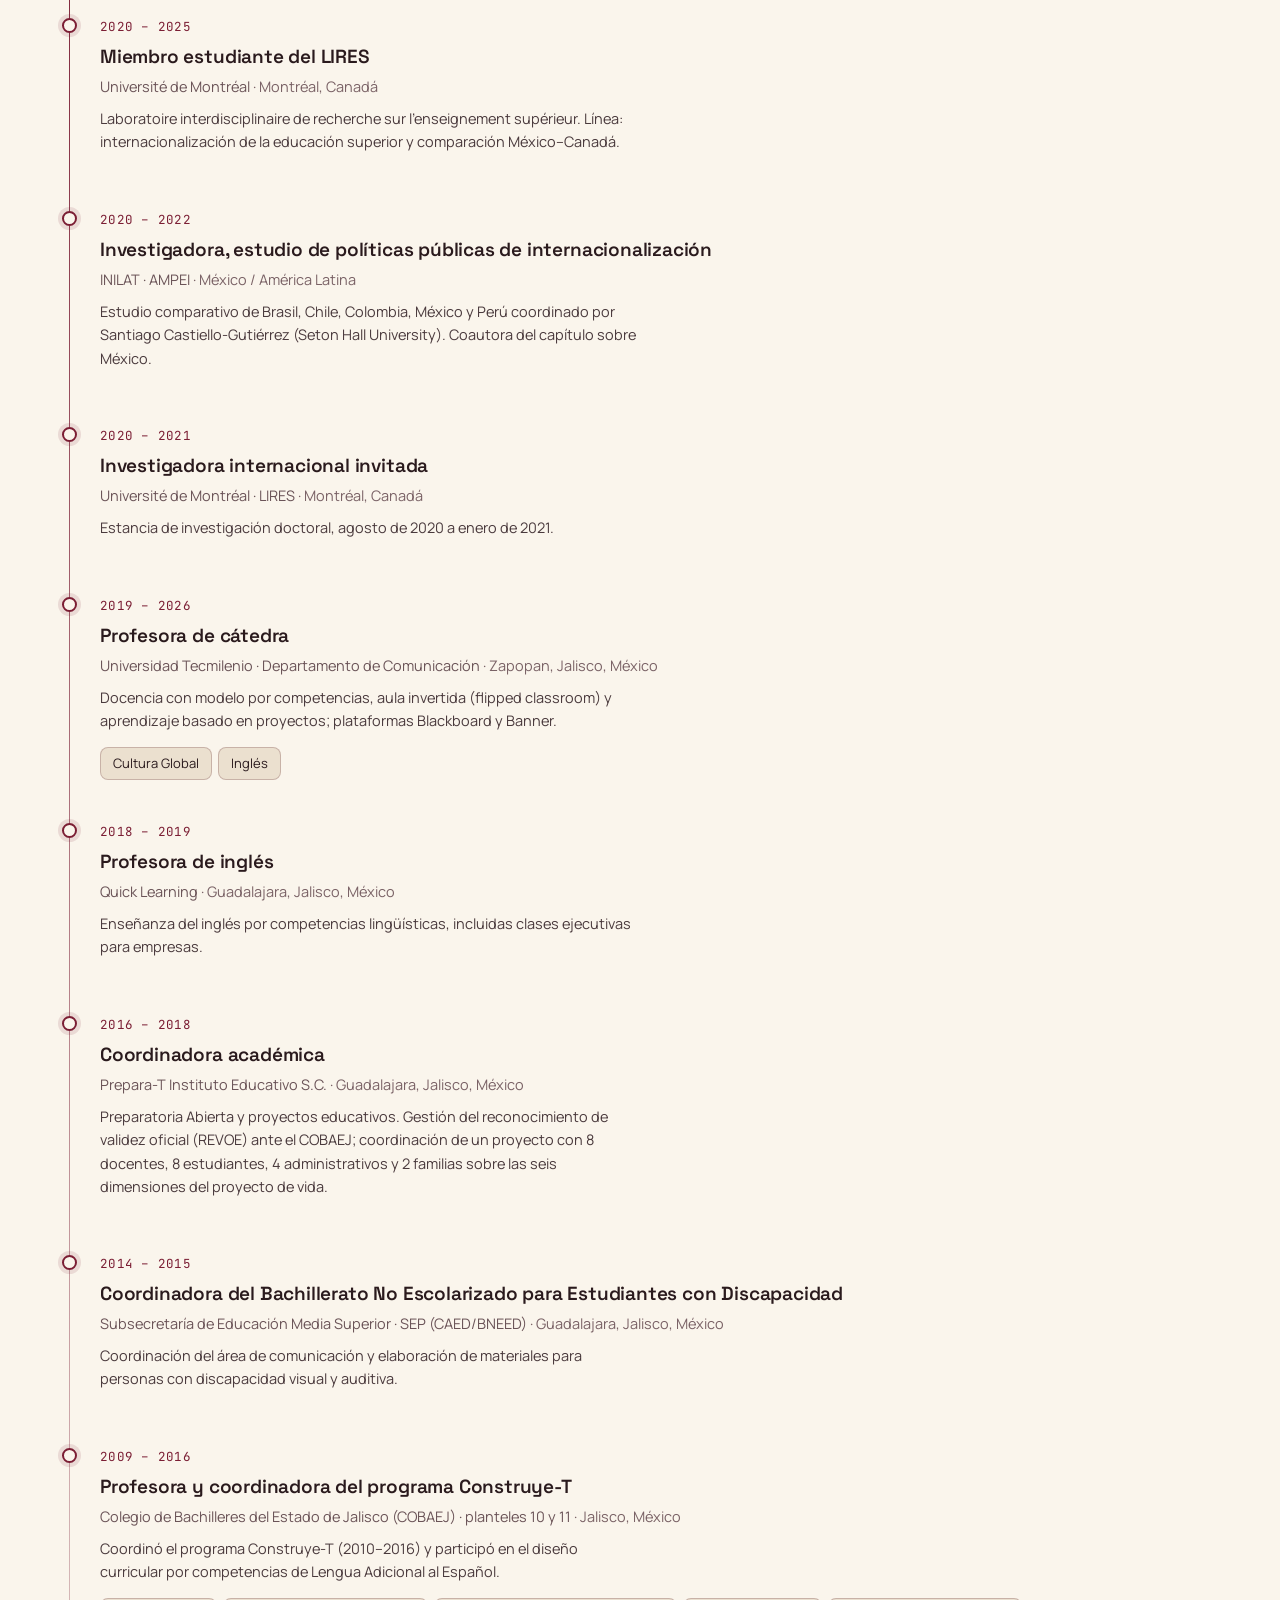
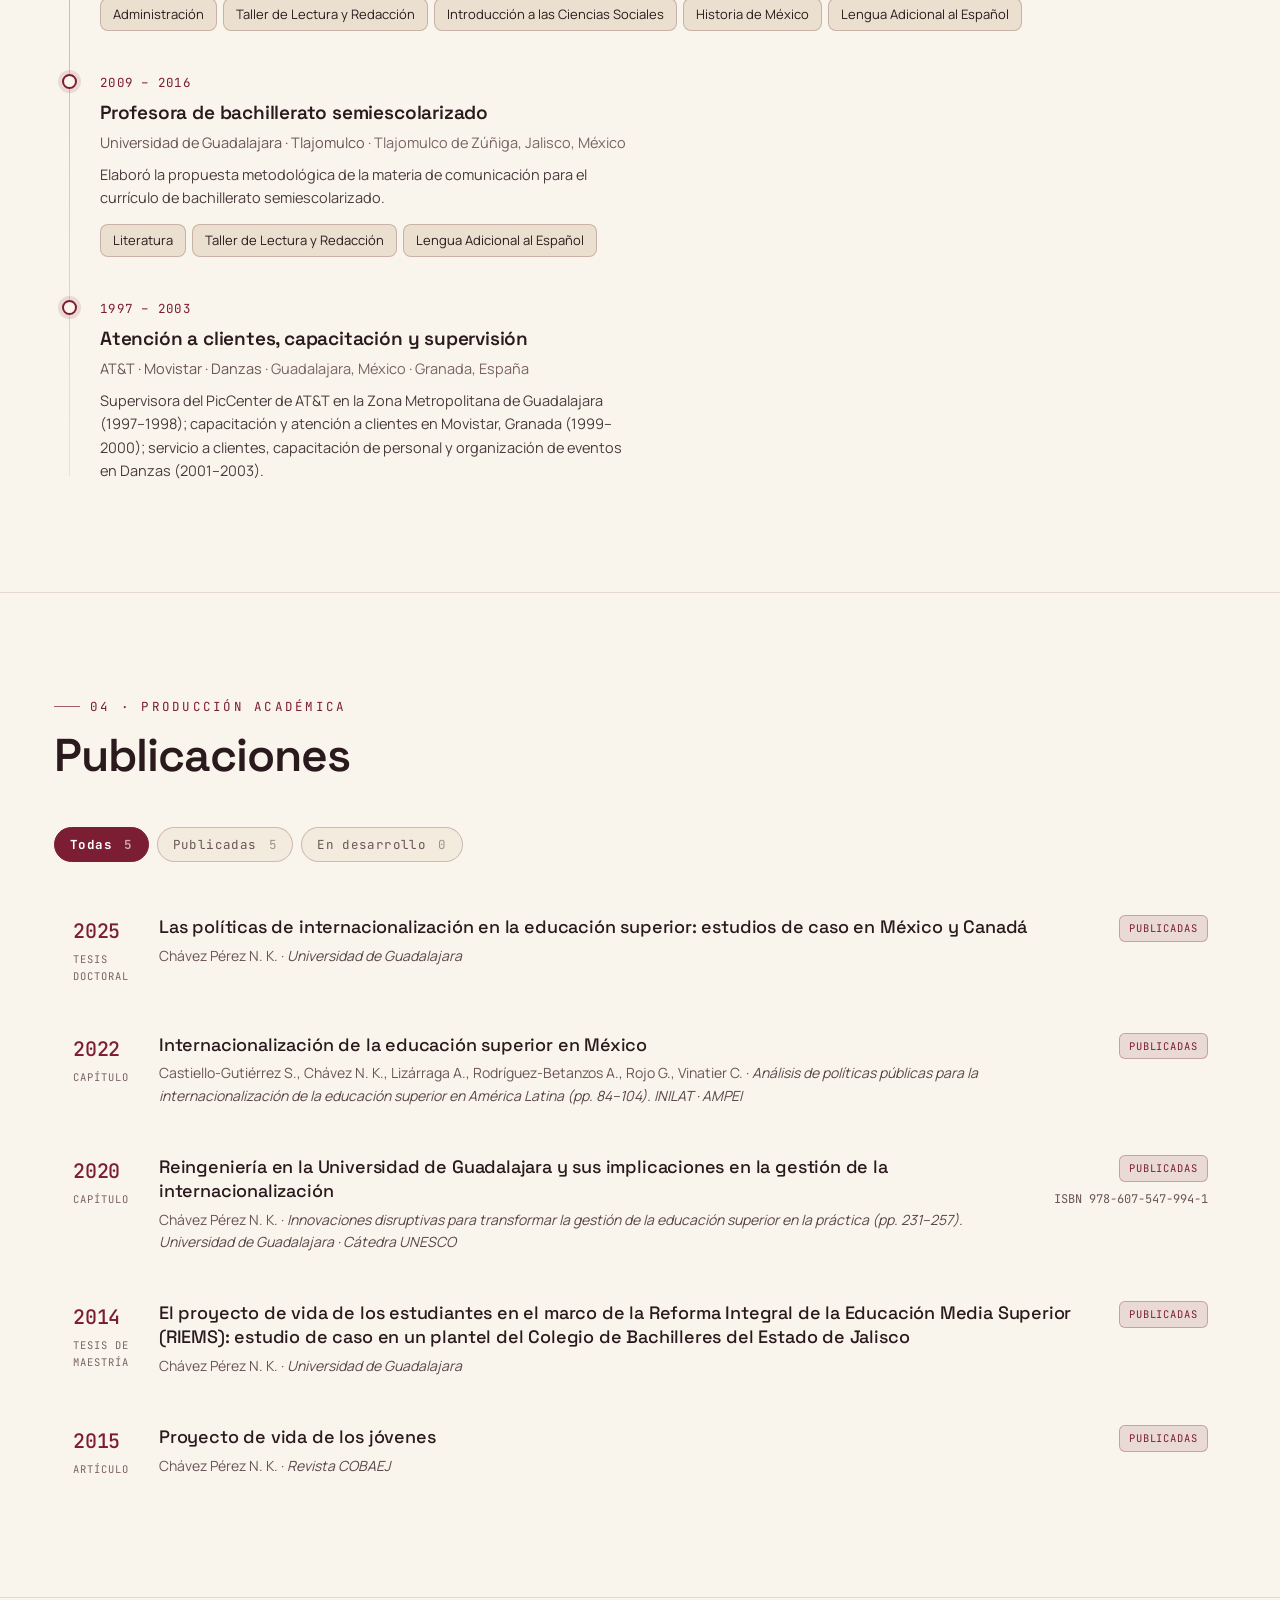
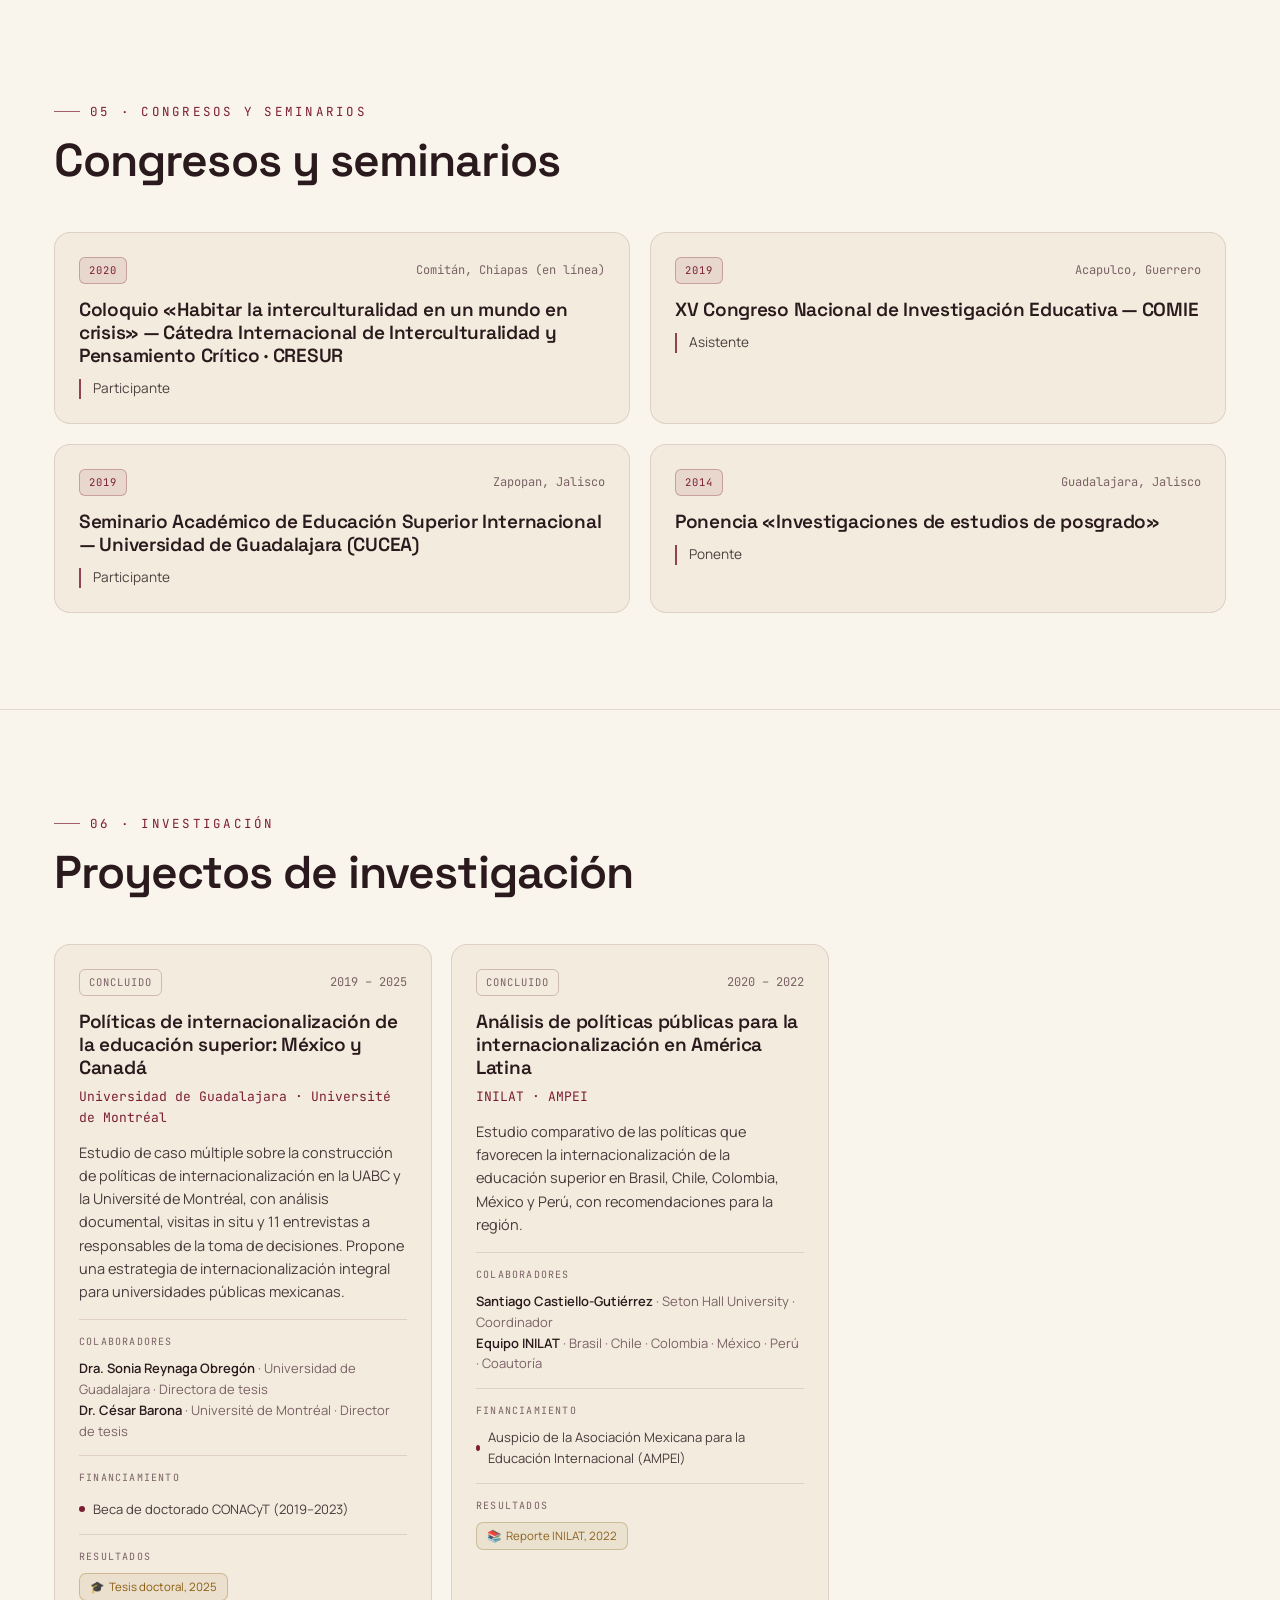
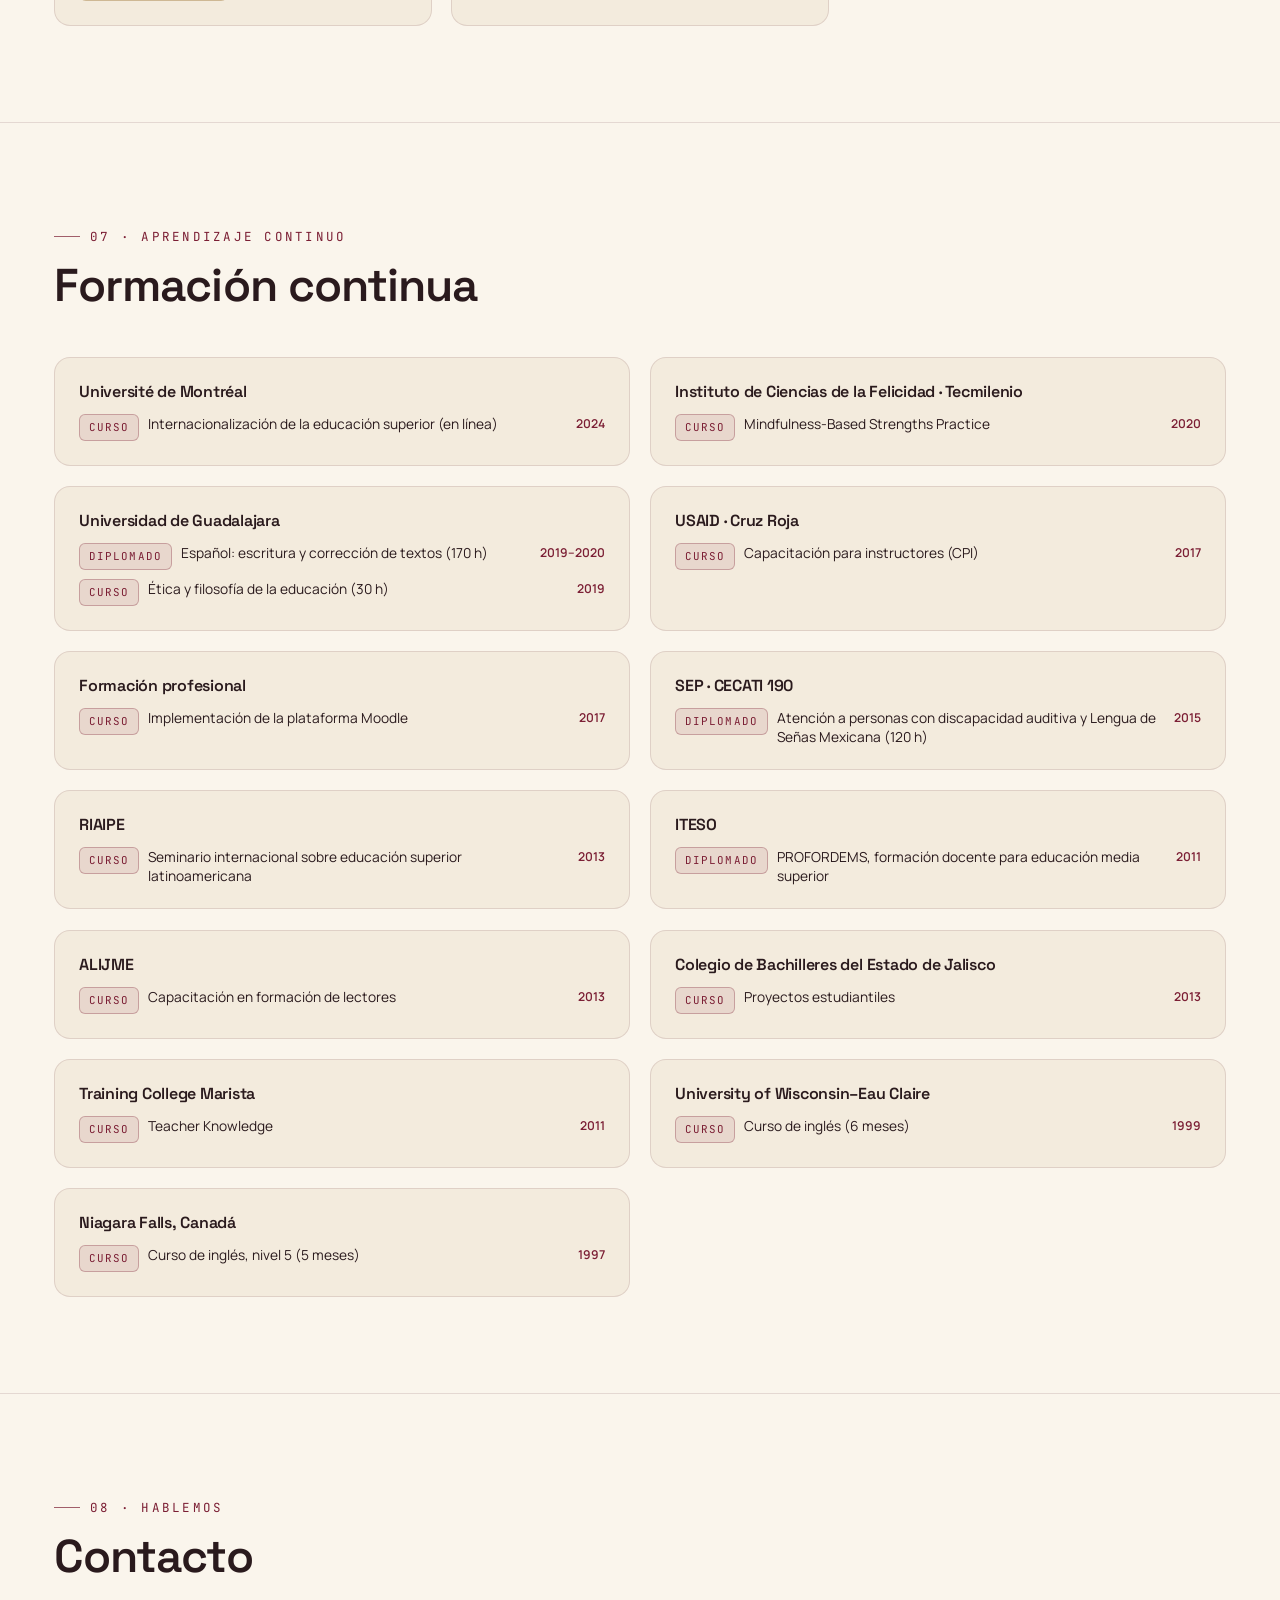
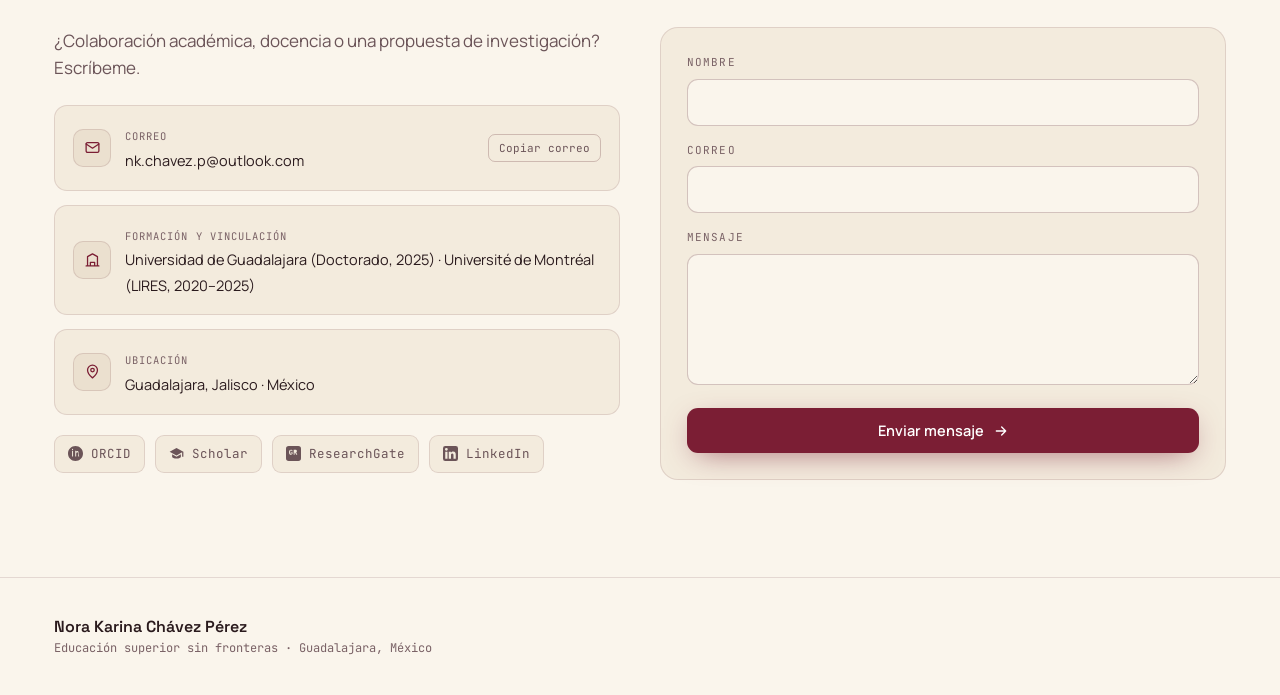
==== commit dfc0f104: "Paleta vino y crema" ====
--- a/index.html
+++ b/index.html
@@ -6,7 +6,7 @@
 <title>Dra. Nora Karina Chávez Pérez · Educación Superior</title>
 <meta name="description" content="Doctora en Gestión de la Educación Superior. Políticas de internacionalización de la educación superior, estudios comparados México–Canadá.">
 <meta name="author" content="Nora Karina Chávez Pérez">
-<meta name="theme-color" content="#060a10">
+<meta name="theme-color" content="#7b1e34">
 <link rel="icon" type="image/svg+xml" href="assets/favicon.svg">
 
 <meta property="og:type" content="profile">
@@ -42,7 +42,7 @@
 
 <!-- Aplicar tema guardado antes del primer render para evitar parpadeo -->
 <script>
-  try{ document.documentElement.setAttribute('data-theme', localStorage.getItem('nkcp-theme') || 'dark'); }catch(e){}
+  try{ document.documentElement.setAttribute('data-theme', localStorage.getItem('nkcp-theme') || 'light'); }catch(e){}
 </script>
 
 <link rel="preconnect" href="https://fonts.googleapis.com">
--- a/styles.css
+++ b/styles.css
@@ -740,3 +740,58 @@
 
 /* contador de veces impartida */
 .tc-chip .mult{ color:var(--accent); font-weight:700; margin-left:3px; }
+
+/* ===========================================================================
+   PALETA KARINA · vino y crema (sobrescribe la paleta base)
+   Claro (predeterminado): crema marfil + vino. Oscuro: vino profundo + rosa vino.
+   =========================================================================== */
+:root{
+  --bg:#170c10; --bg-1:#1e1015; --bg-2:#26151b; --bg-3:#311b23;
+  --line:rgba(232,190,170,.12); --line-2:rgba(232,190,170,.22);
+  --text:#f6ece4; --muted:#c9b2a8; --faint:#9a807650; --faint-s:#a88f85;
+  --accent:#e0899a; --accent-ink:#2a0b14;
+  --motion:.5;
+}
+body::before{
+  background:
+    radial-gradient(900px 600px at 78% -8%, color-mix(in oklab, var(--accent) 13%, transparent), transparent 60%),
+    radial-gradient(800px 700px at 0% 12%, color-mix(in oklab, #c9a46a 10%, transparent), transparent 55%),
+    linear-gradient(180deg, #1b0e13, var(--bg) 40%);
+}
+.about-bio p{ color:#eadcd3; }
+.chip, .collab, .fund{ color:#e3d3ca; }
+.tl-detail, .card .c-desc{ color:#d6c3b9; }
+.pub-venue{ color:#dfcdc3; }
+.stack span{ color:#dccbc2; }
+.out-badge.article{ color:#e0899a; border-color:rgba(224,137,154,.3); background:rgba(224,137,154,.08); }
+.out-badge.book{ color:#d9b27a; border-color:rgba(217,178,122,.3); background:rgba(217,178,122,.08); }
+.out-badge.conference{ color:#c7a3d6; border-color:rgba(199,163,214,.3); background:rgba(199,163,214,.08); }
+
+:root[data-theme="light"]{
+  --bg:#faf5ec; --bg-1:#fffdf8; --bg-2:#f3ebdd; --bg-3:#ebe0cf;
+  --line:rgba(90,30,40,.13); --line-2:rgba(90,30,40,.24);
+  --text:#2a1a1d; --muted:#6b5458; --faint:#a08a8a50; --faint-s:#7a6266;
+  --accent:#7b1e34; --accent-ink:#ffffff;
+}
+:root[data-theme="light"] body::before{
+  background:
+    radial-gradient(900px 600px at 78% -8%, color-mix(in oklab, var(--accent) 9%, transparent), transparent 60%),
+    radial-gradient(800px 700px at 0% 12%, color-mix(in oklab, #b8925a 12%, transparent), transparent 55%),
+    linear-gradient(180deg, #f6efe3, var(--bg) 40%);
+}
+:root[data-theme="light"] ::selection{ color:#2a0b14; }
+:root[data-theme="light"] .about-bio p,
+:root[data-theme="light"] .tl-detail,
+:root[data-theme="light"] .card .c-desc,
+:root[data-theme="light"] .collab,
+:root[data-theme="light"] .fund,
+:root[data-theme="light"] .stack span{ color:#4a3a3d; }
+:root[data-theme="light"] .pub-venue{ color:#5a4649; }
+:root[data-theme="light"] .chip{ color:#3a2a2d; background:#f1e7d8; border-color:rgba(90,30,40,.16); }
+:root[data-theme="light"] .portrait{ box-shadow:0 22px 54px -26px rgba(80,20,35,.45); }
+:root[data-theme="light"] .out-badge.article{ color:#7b1e34; border-color:rgba(123,30,52,.3); background:rgba(123,30,52,.07); }
+:root[data-theme="light"] .out-badge.book{ color:#8a6420; border-color:rgba(138,100,32,.3); background:rgba(138,100,32,.07); }
+:root[data-theme="light"] .out-badge.conference{ color:#6b3f7a; border-color:rgba(107,63,122,.3); background:rgba(107,63,122,.07); }
+@media print{
+  .chips .chip{ background:#f7ecee !important; border-color:rgba(123,30,52,.2) !important; }
+}
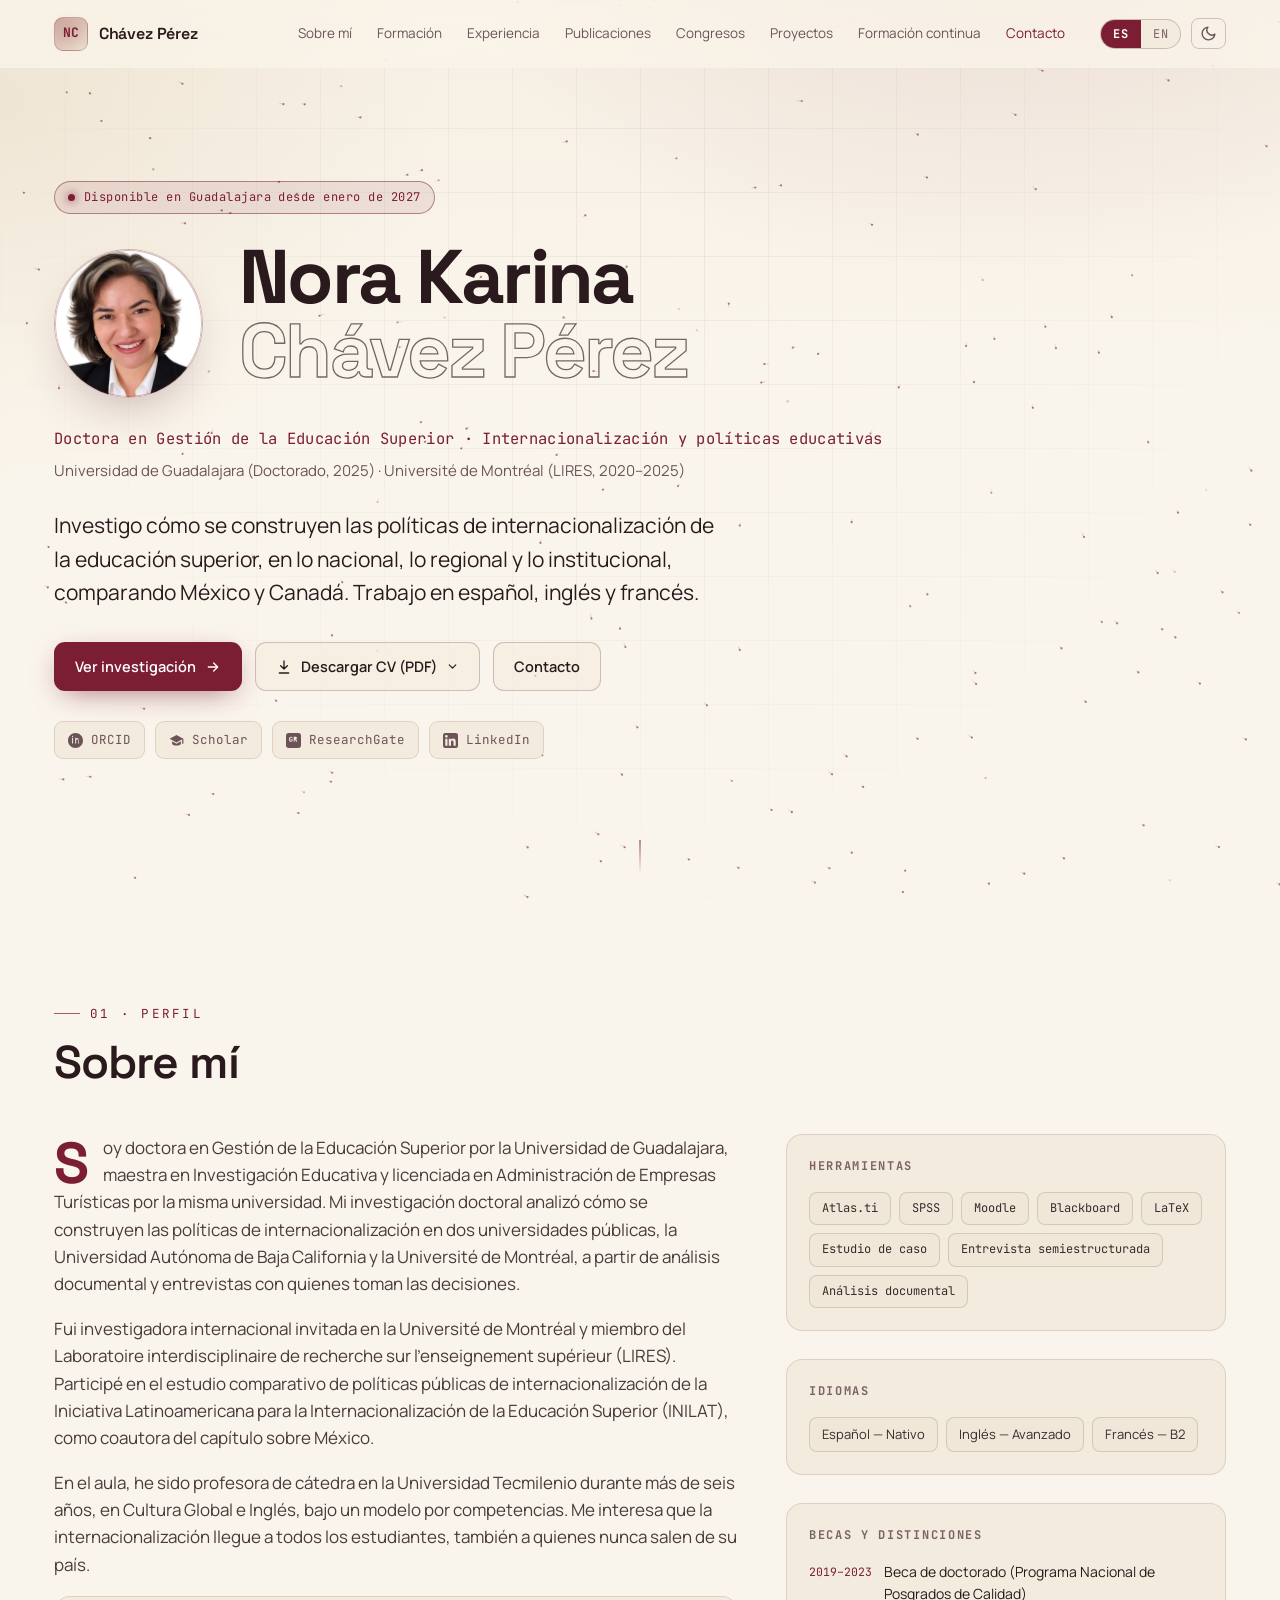
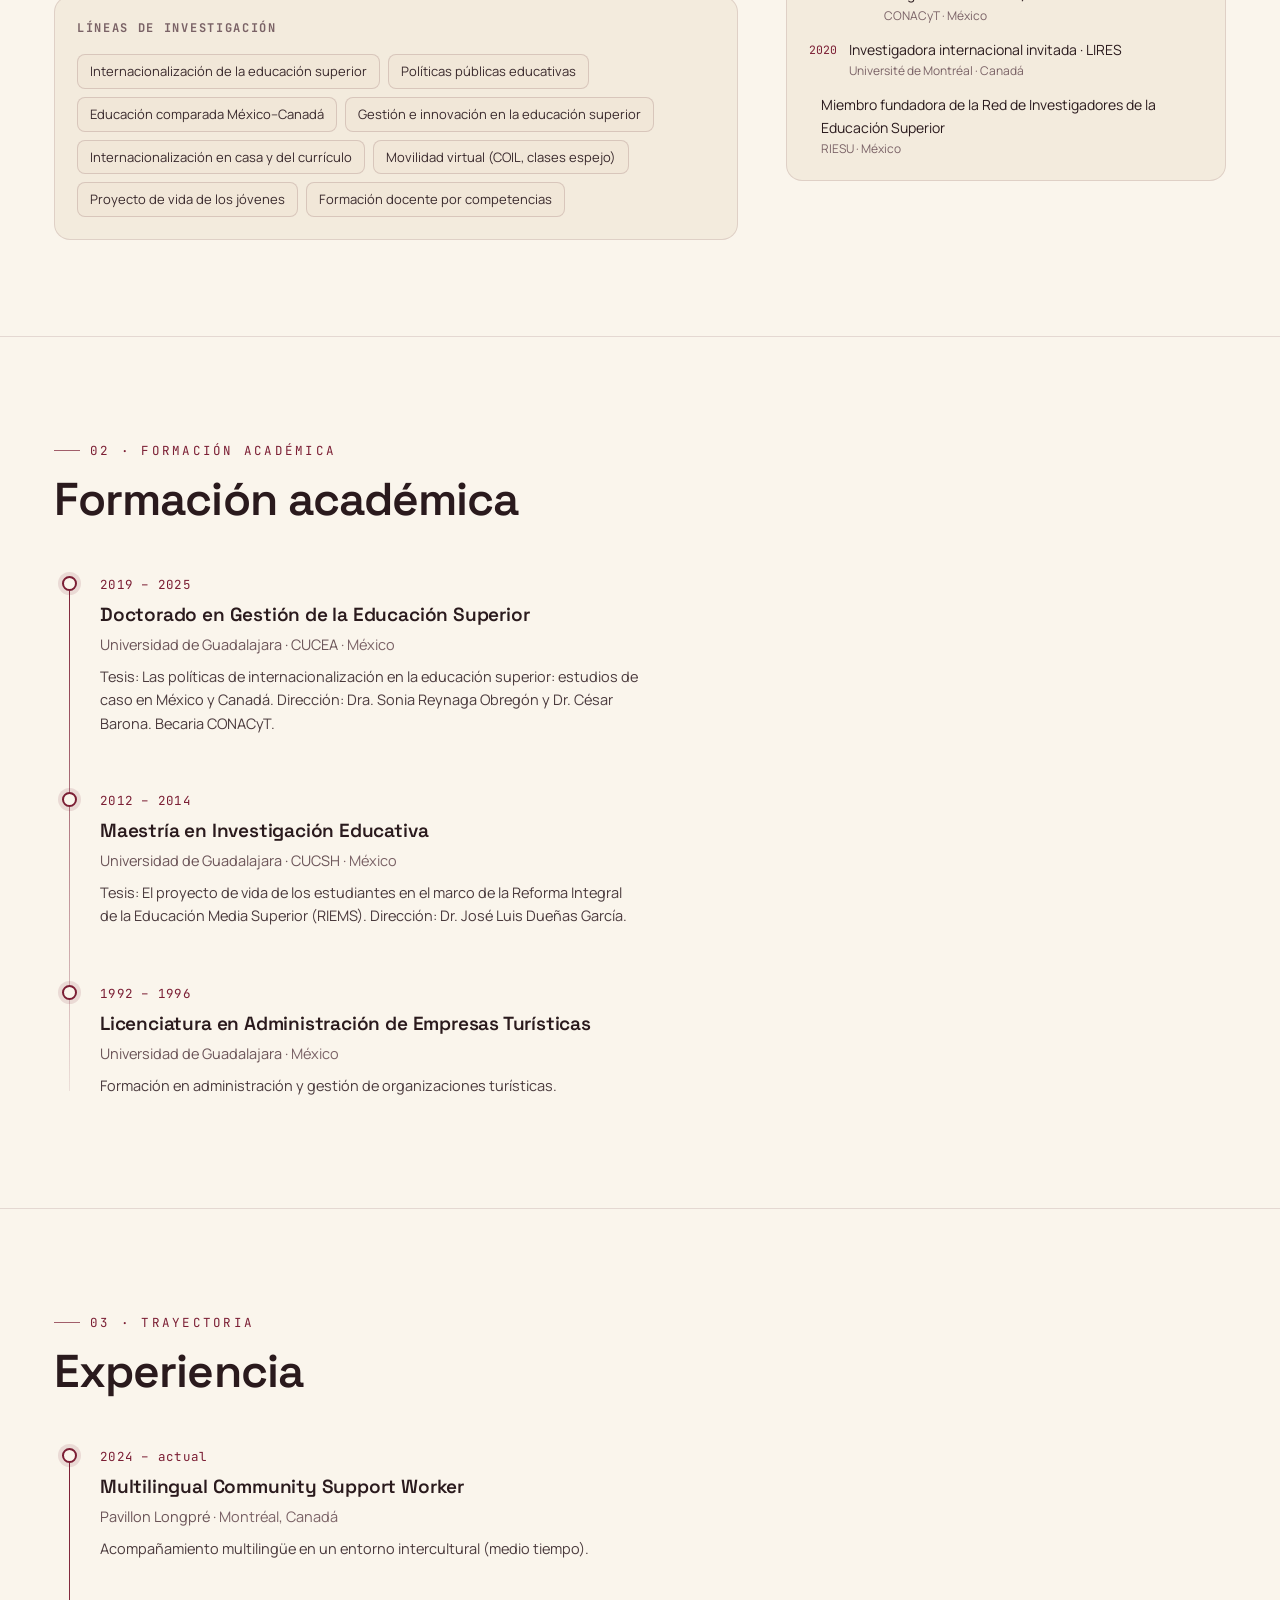
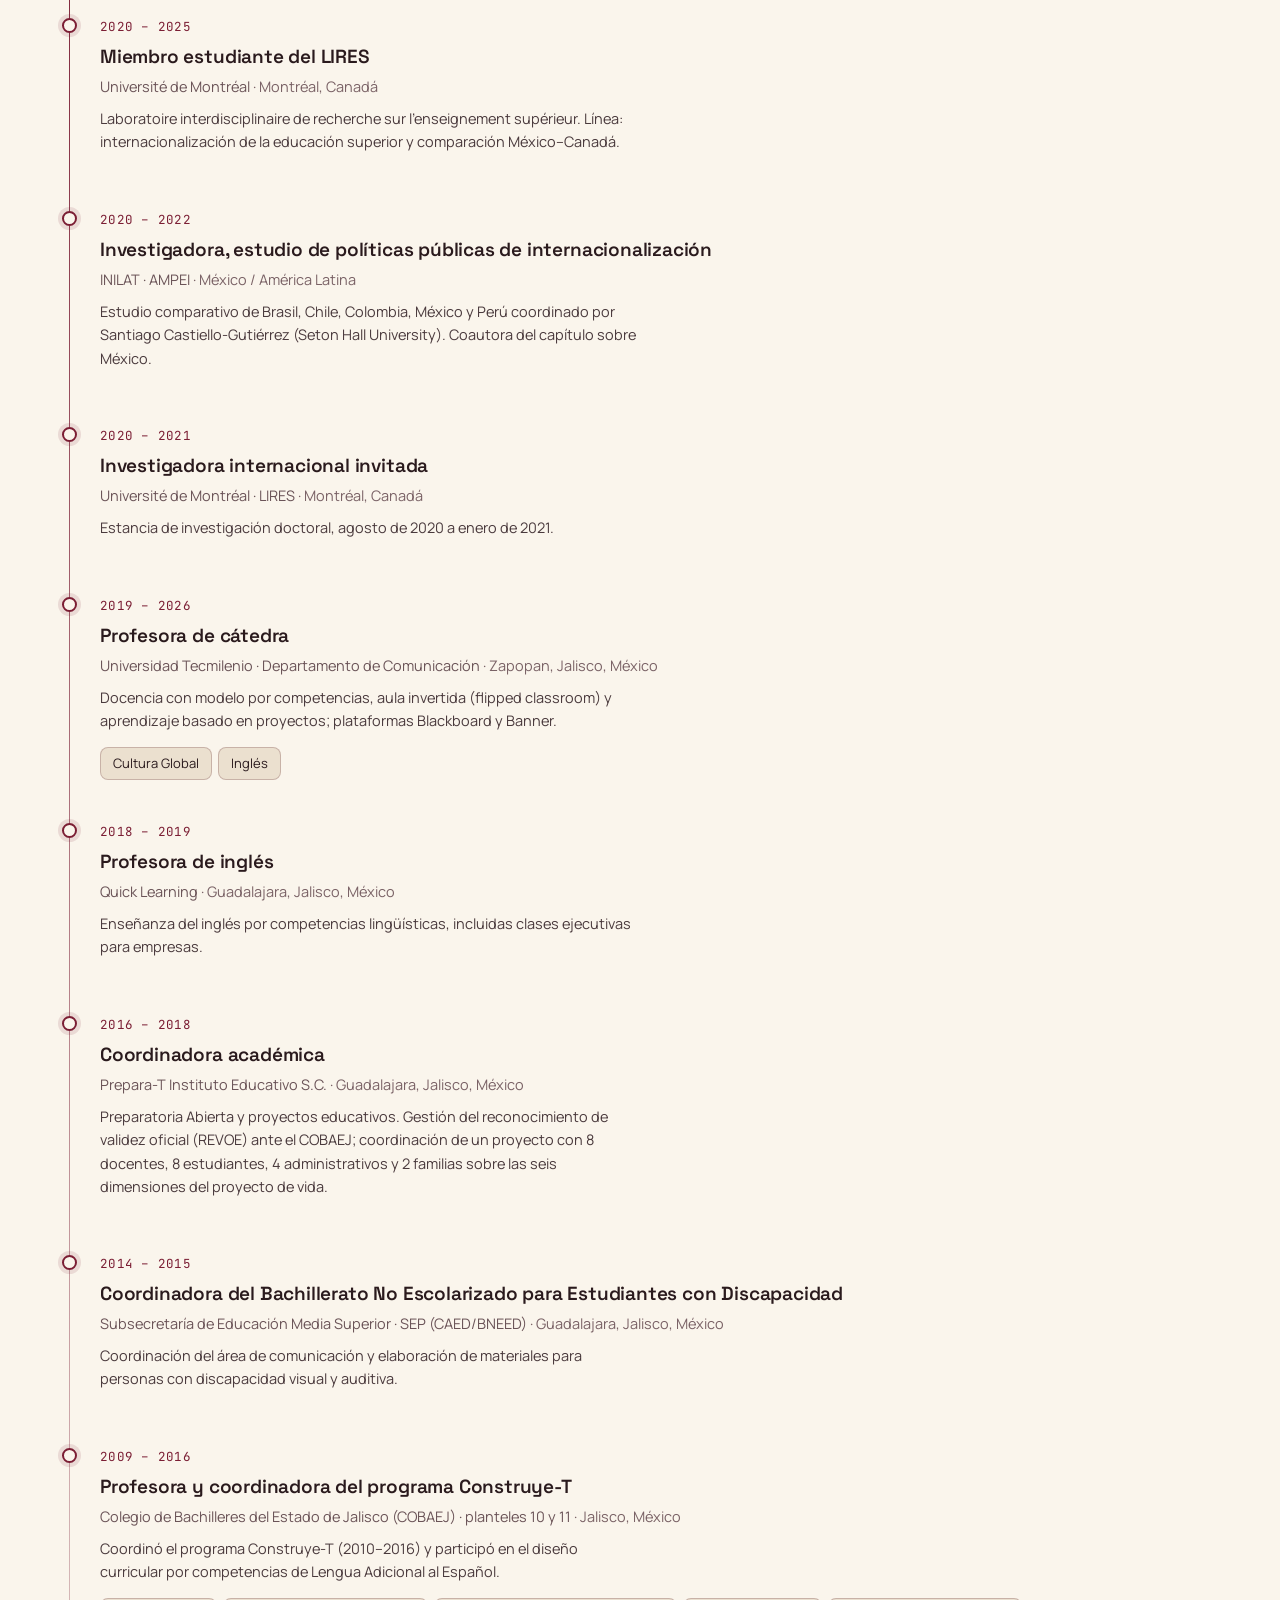
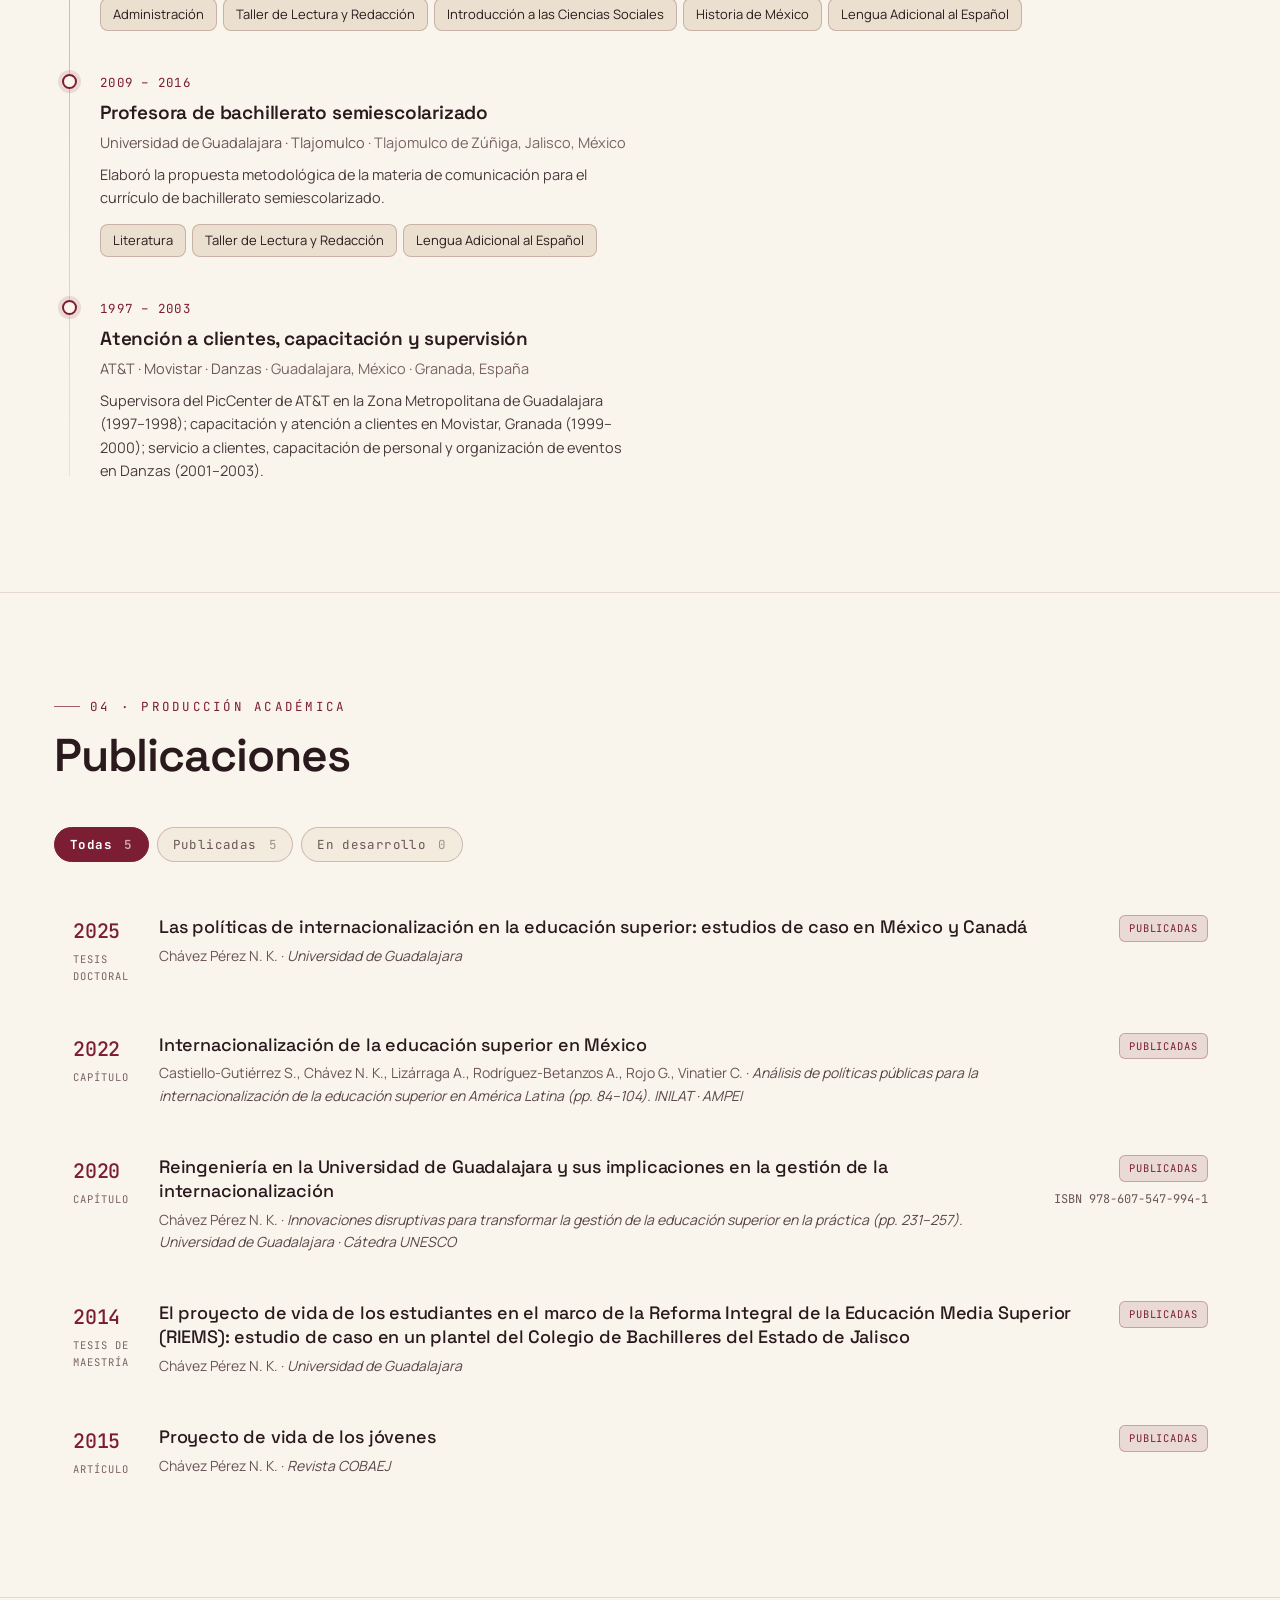
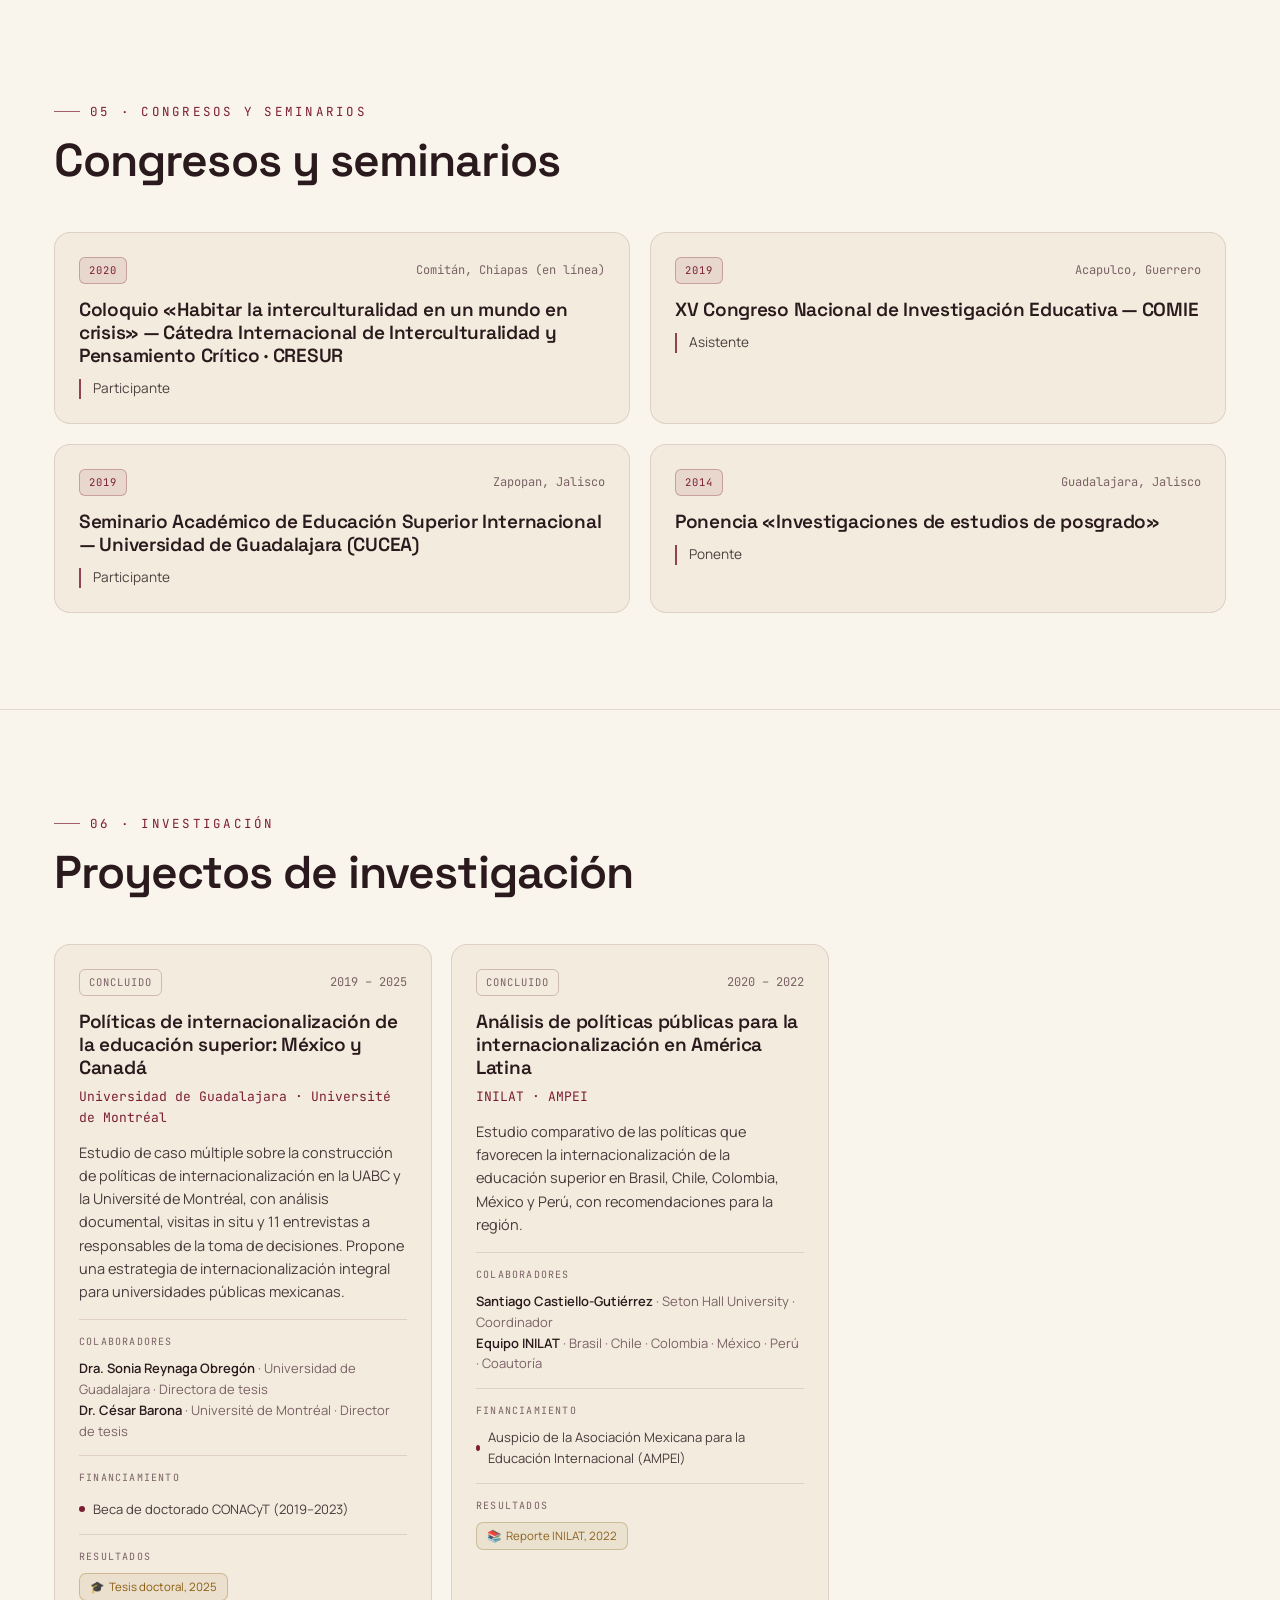
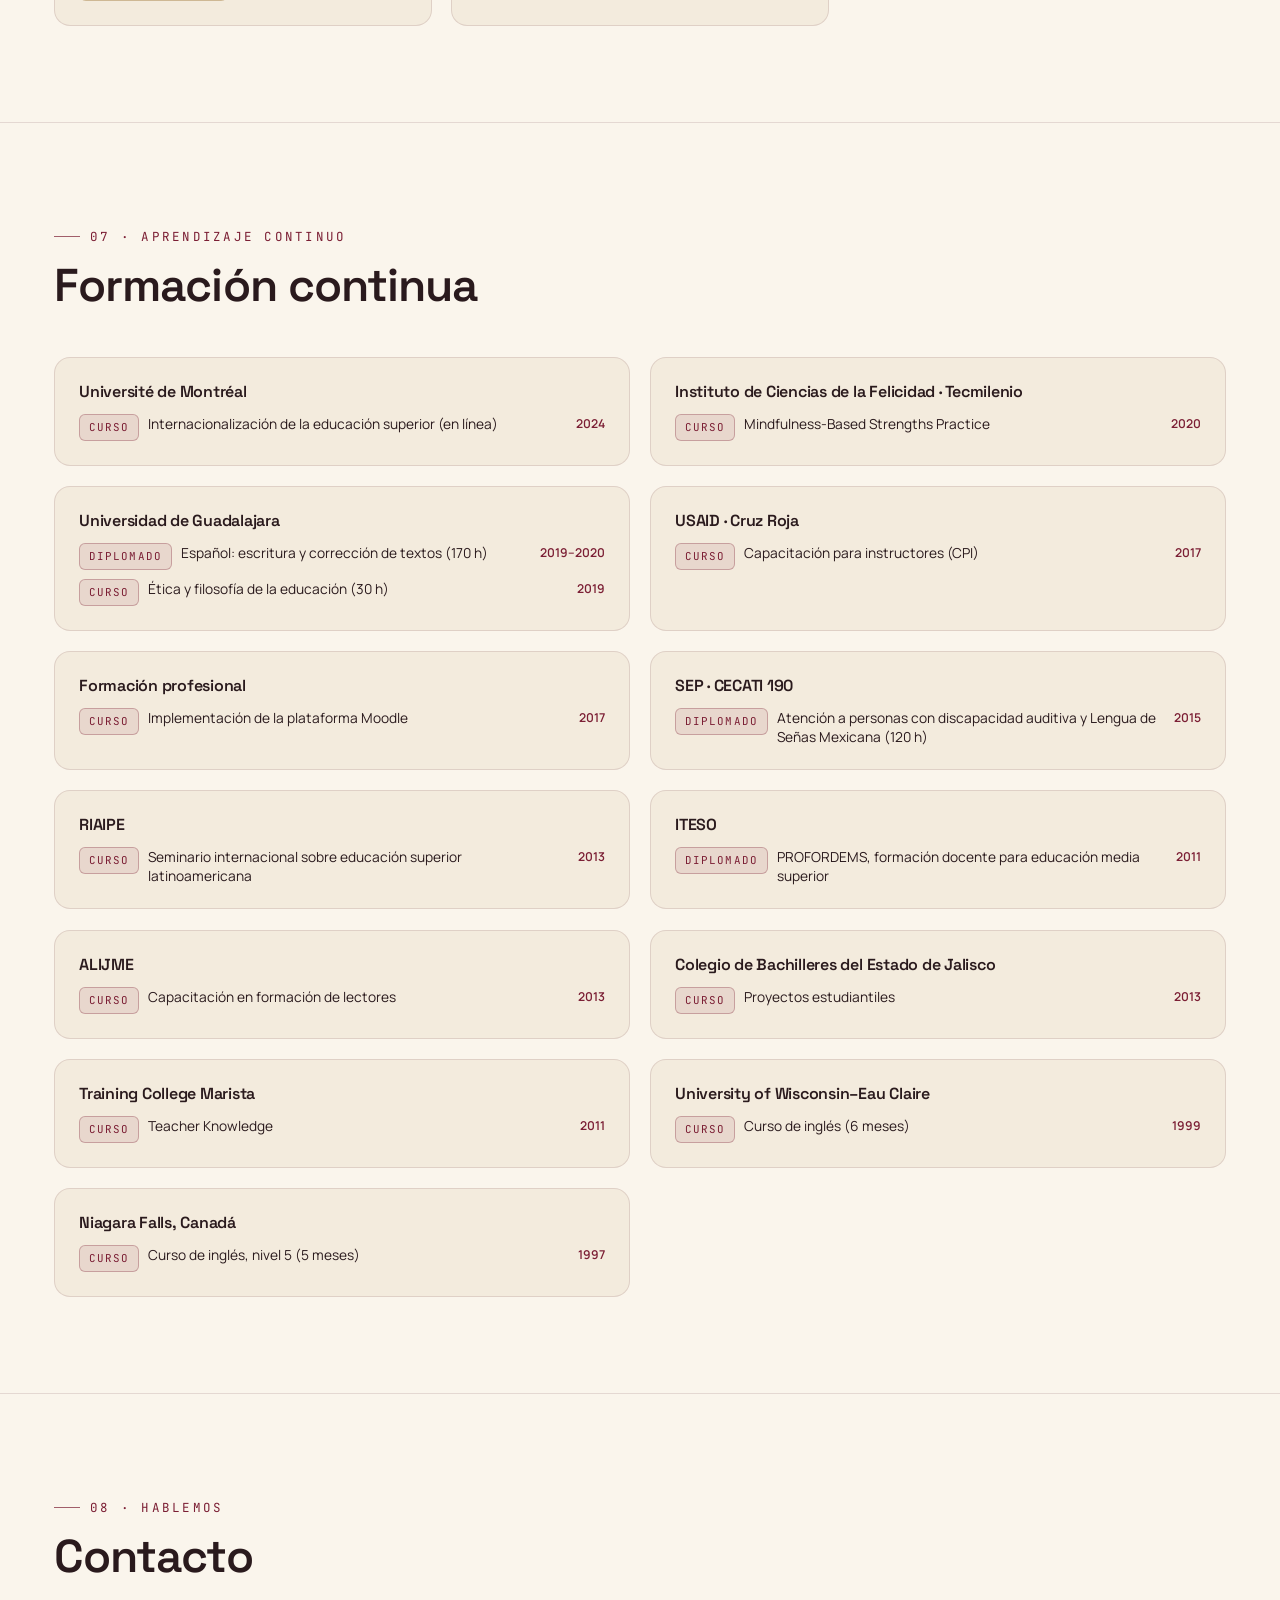
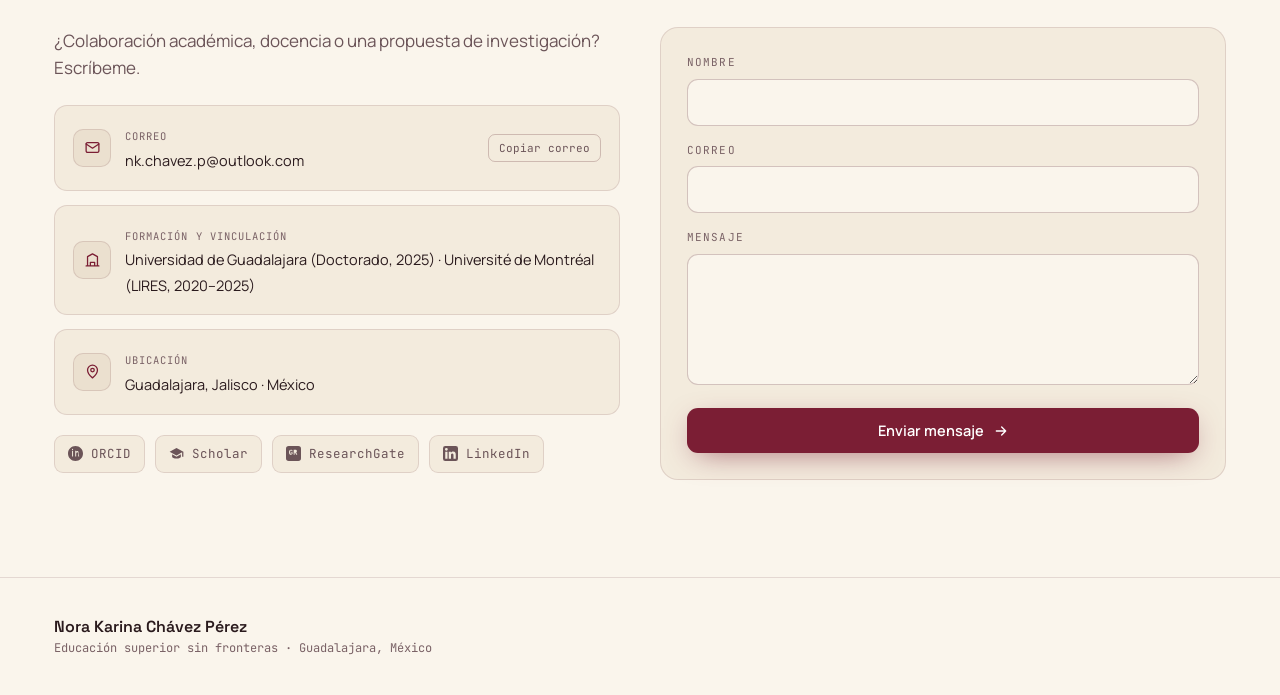
==== commit e32d968d: "Forzar recarga de estilos" ====
--- a/index.html
+++ b/index.html
@@ -49,7 +49,7 @@
 <link rel="preconnect" href="https://fonts.gstatic.com" crossorigin>
 <link href="https://fonts.googleapis.com/css2?family=Space+Grotesk:wght@400;500;600;700&family=Manrope:wght@400;500;600;700&family=JetBrains+Mono:wght@400;500;700&display=swap" rel="stylesheet">
 
-<link rel="stylesheet" href="styles.css">
+<link rel="stylesheet" href="styles.css?v=20261112">
 </head>
 <body>
   <div id="app"></div>
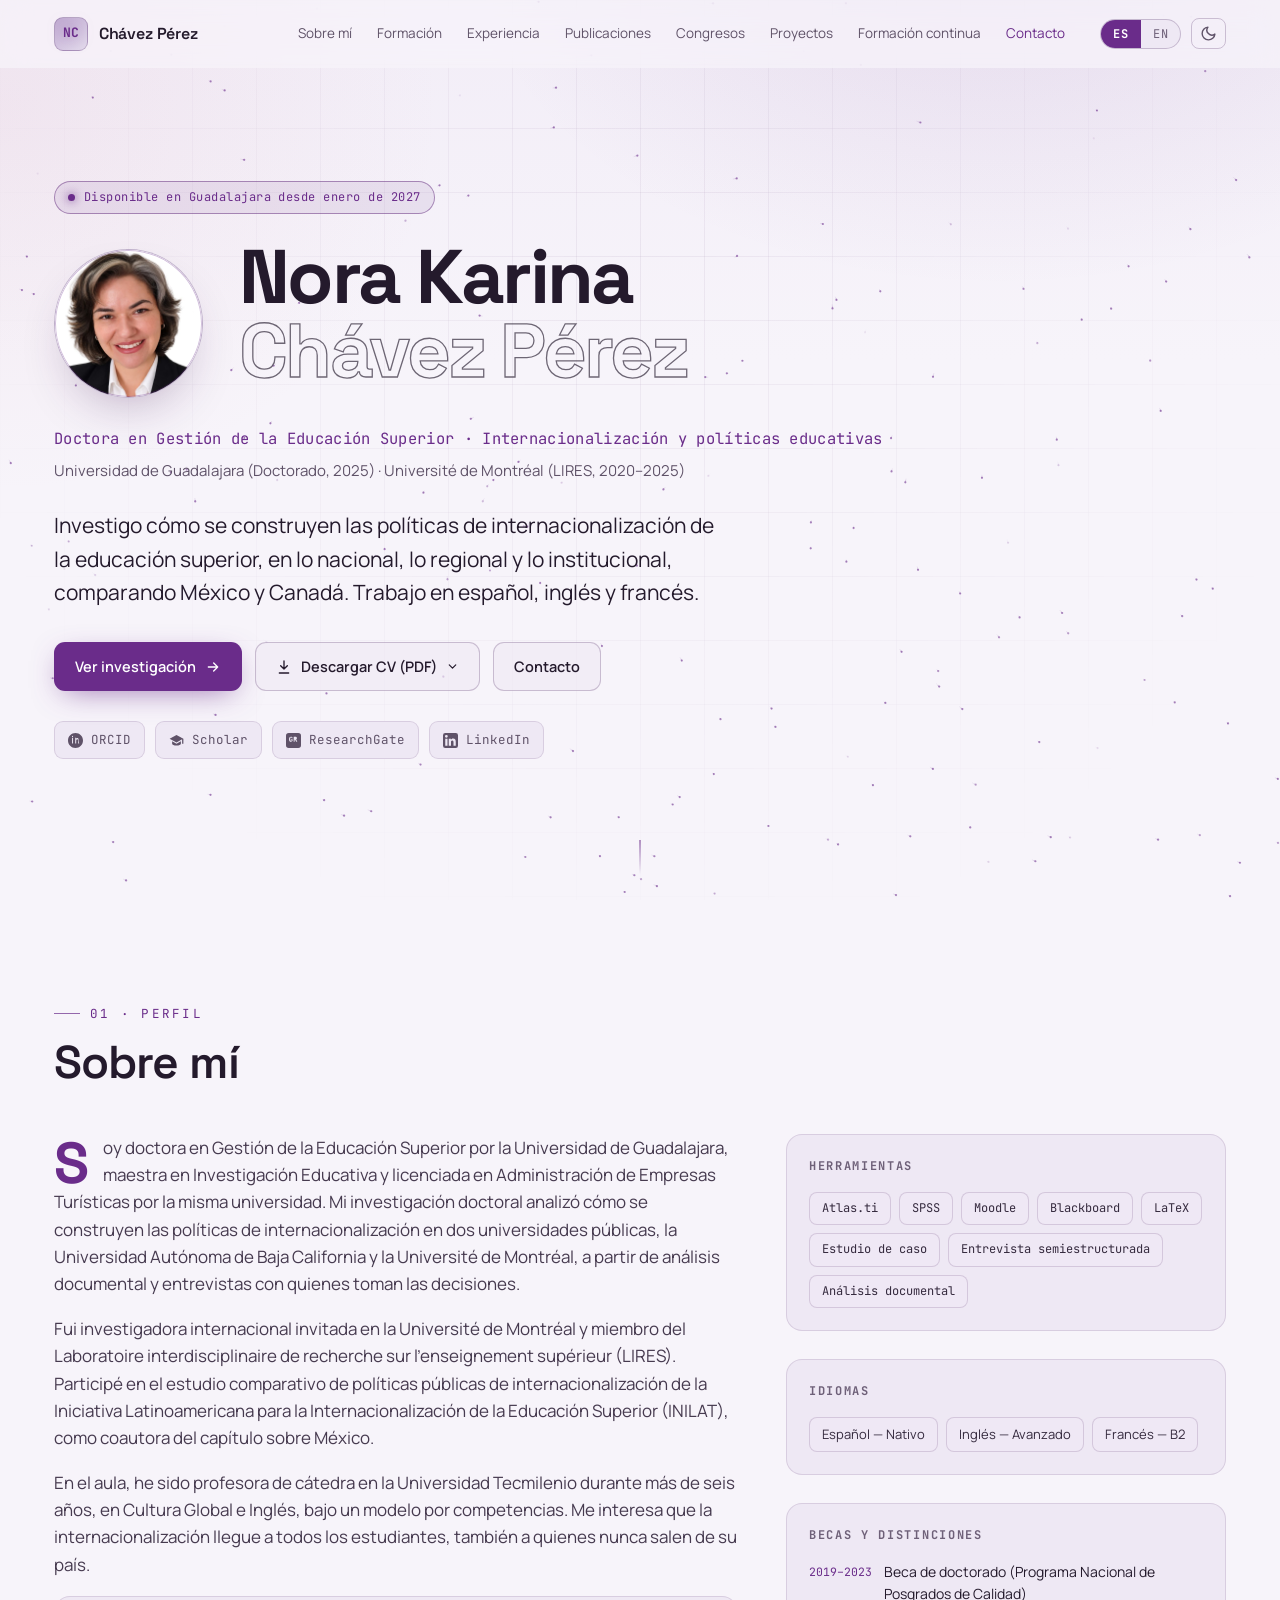
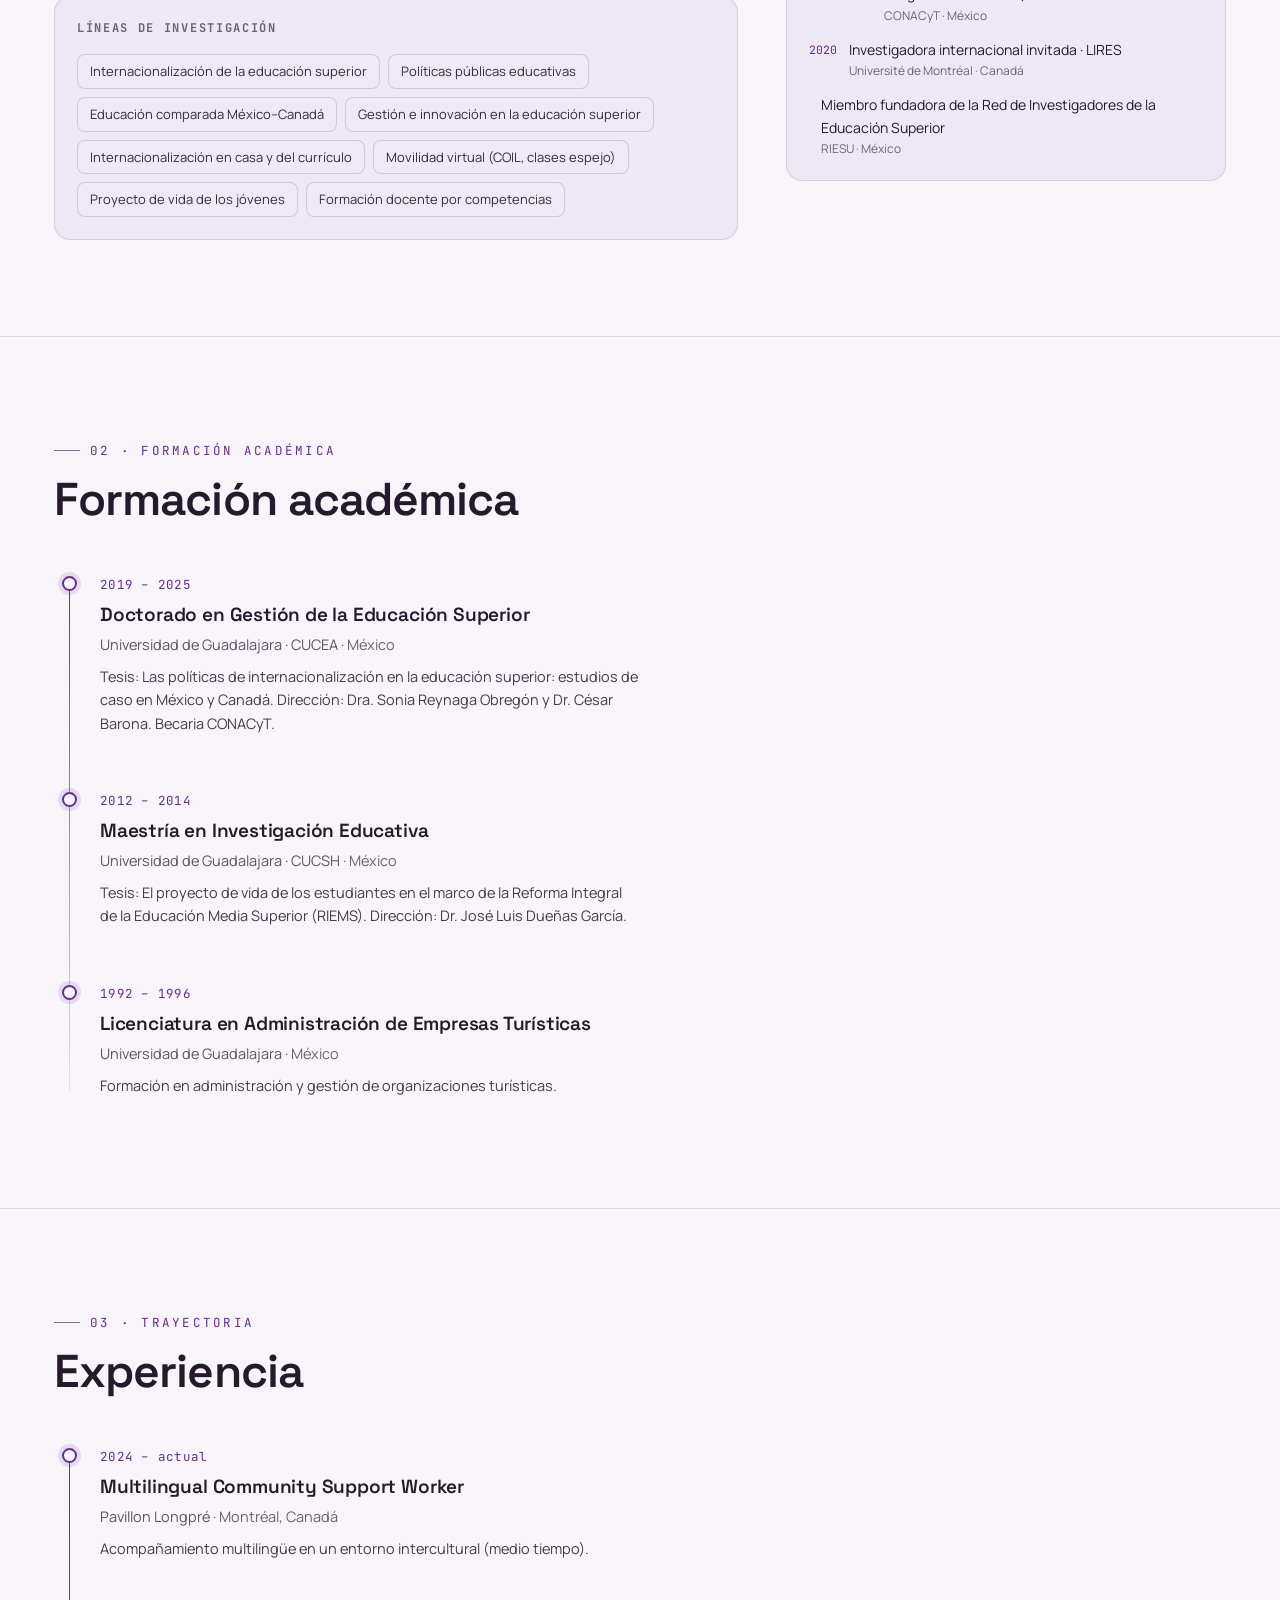
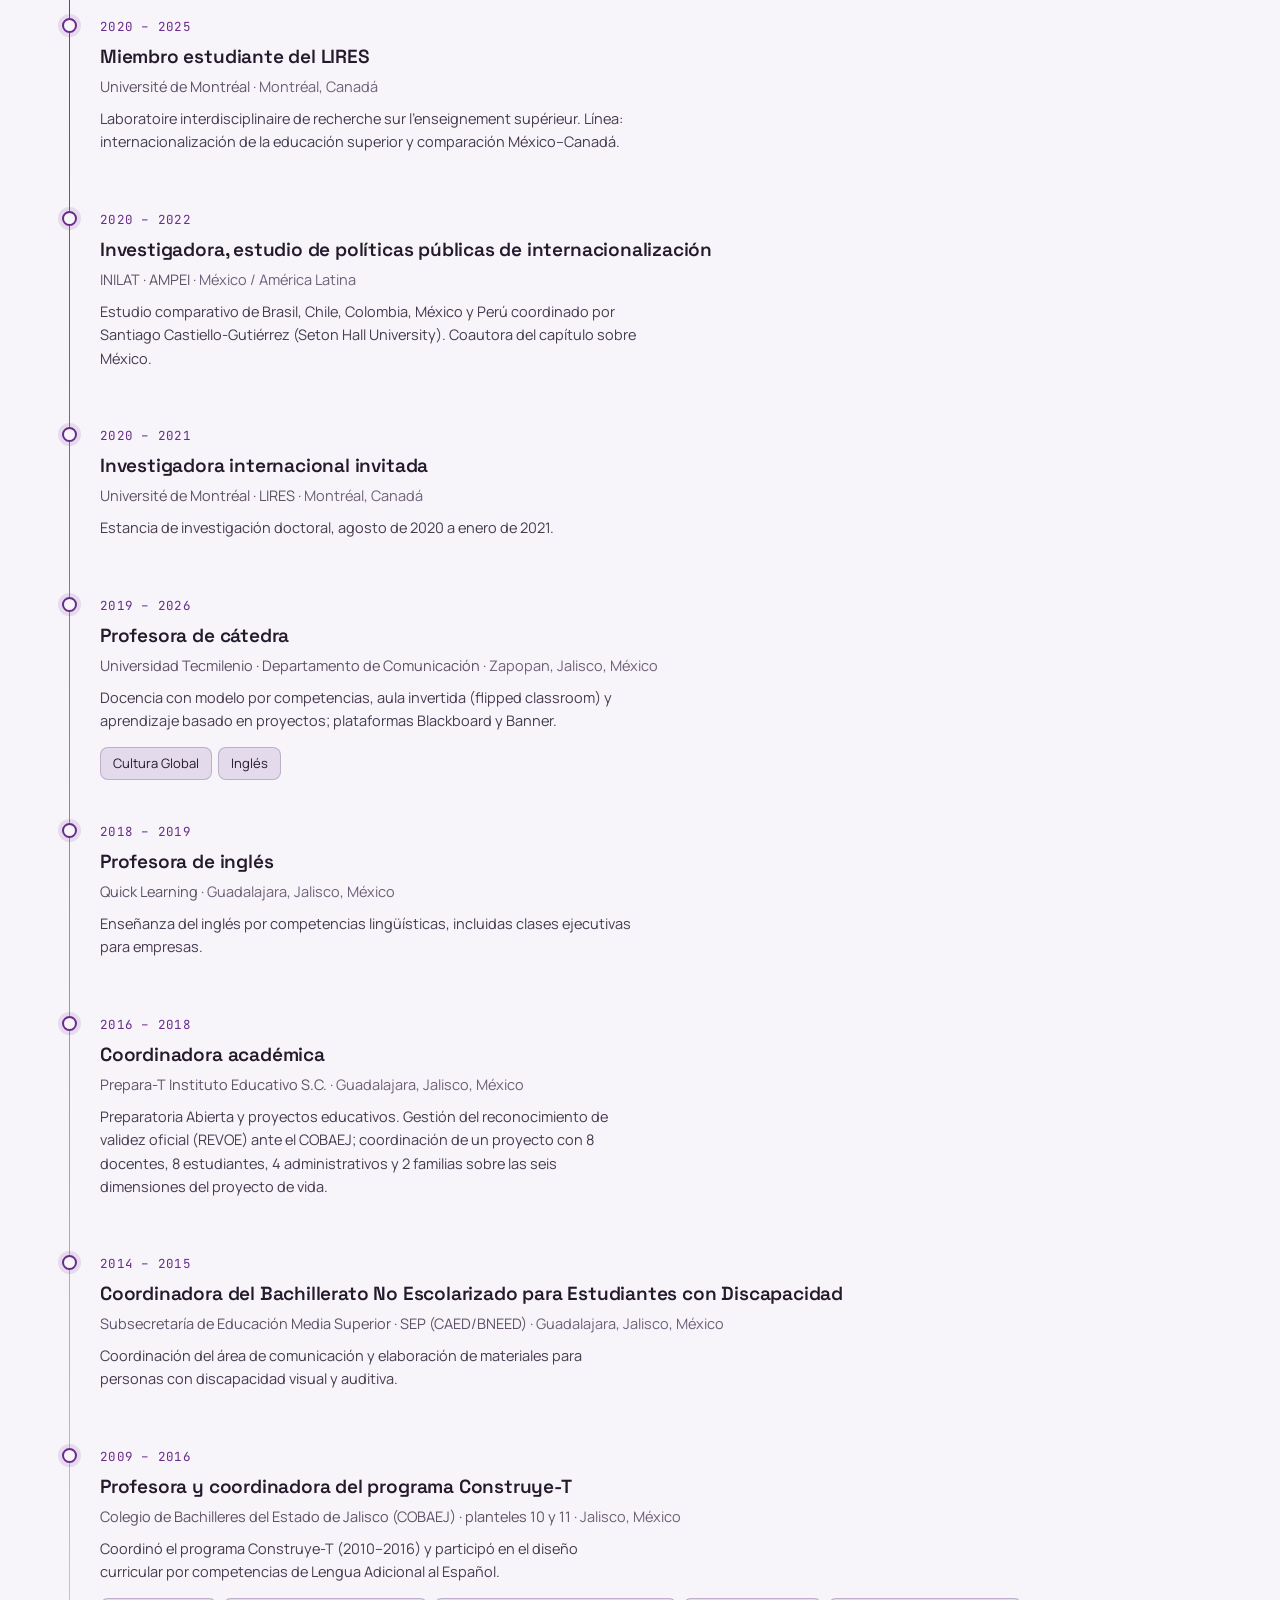
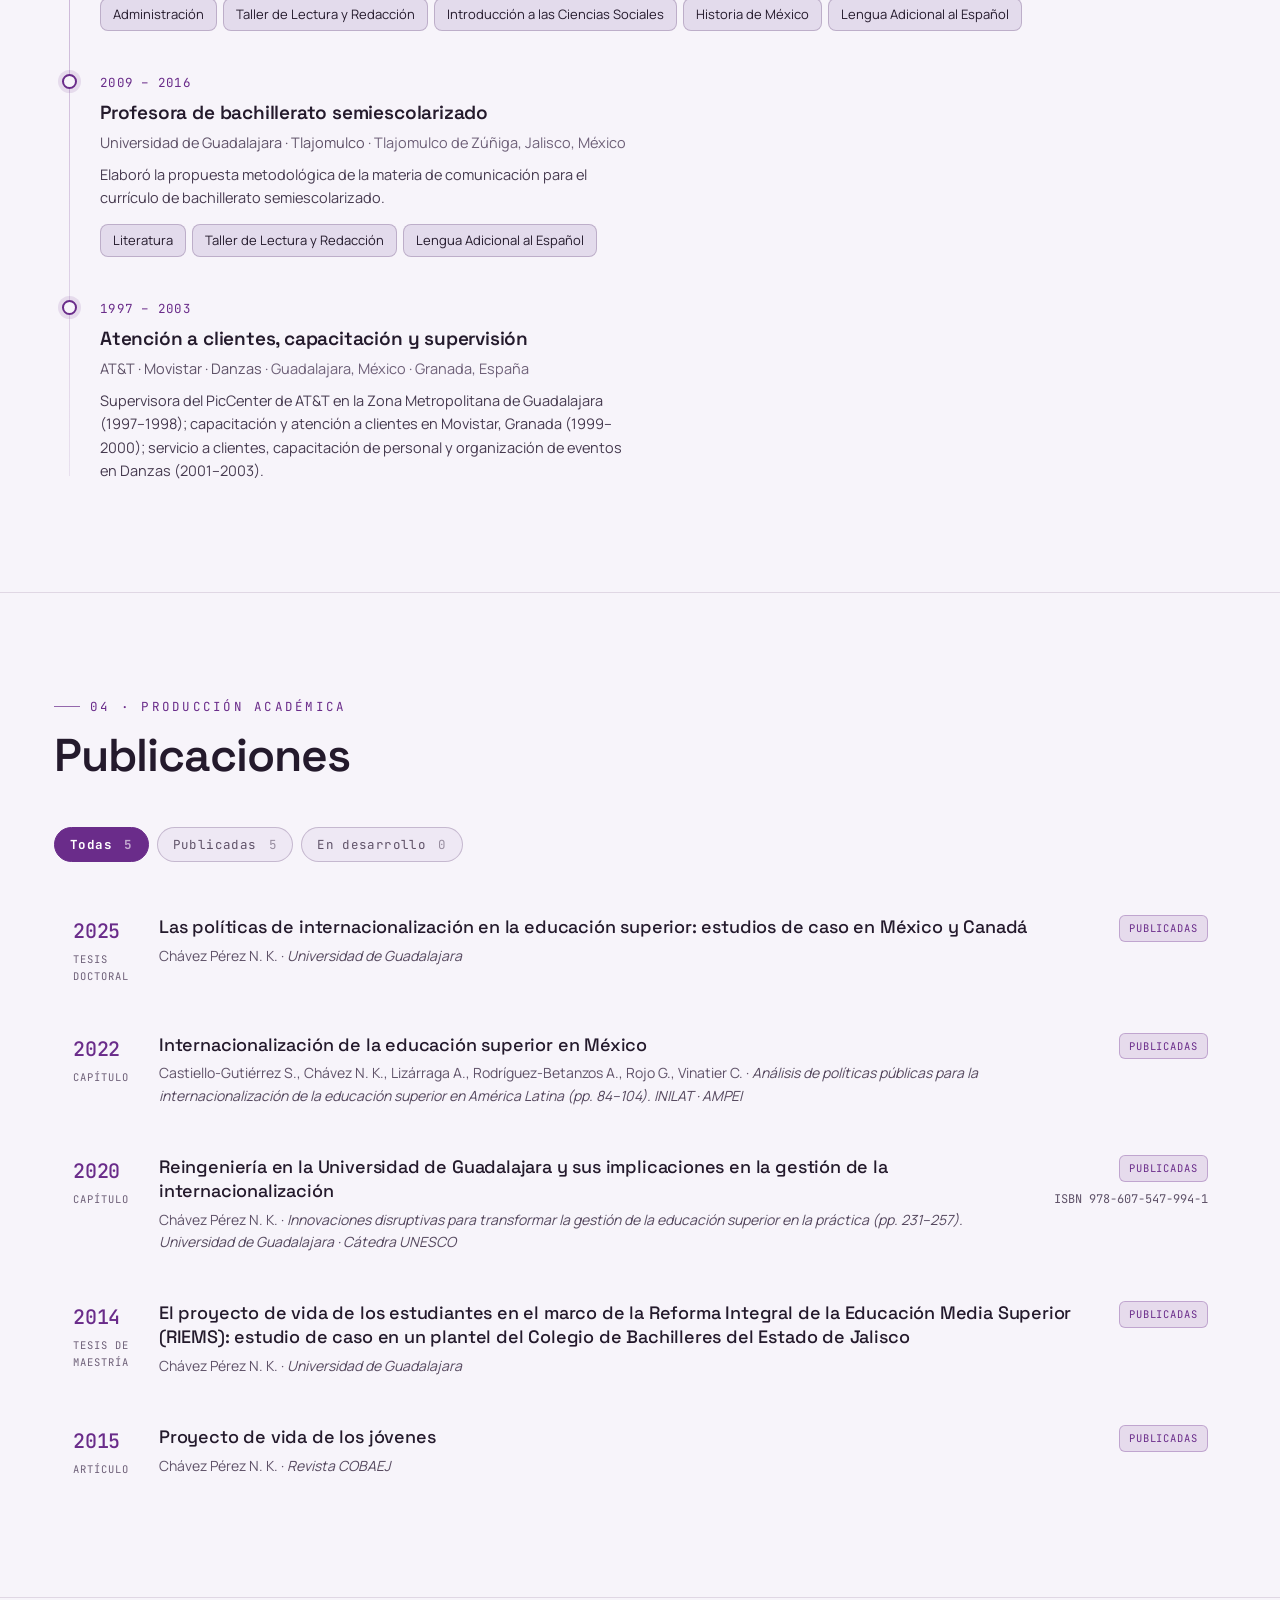
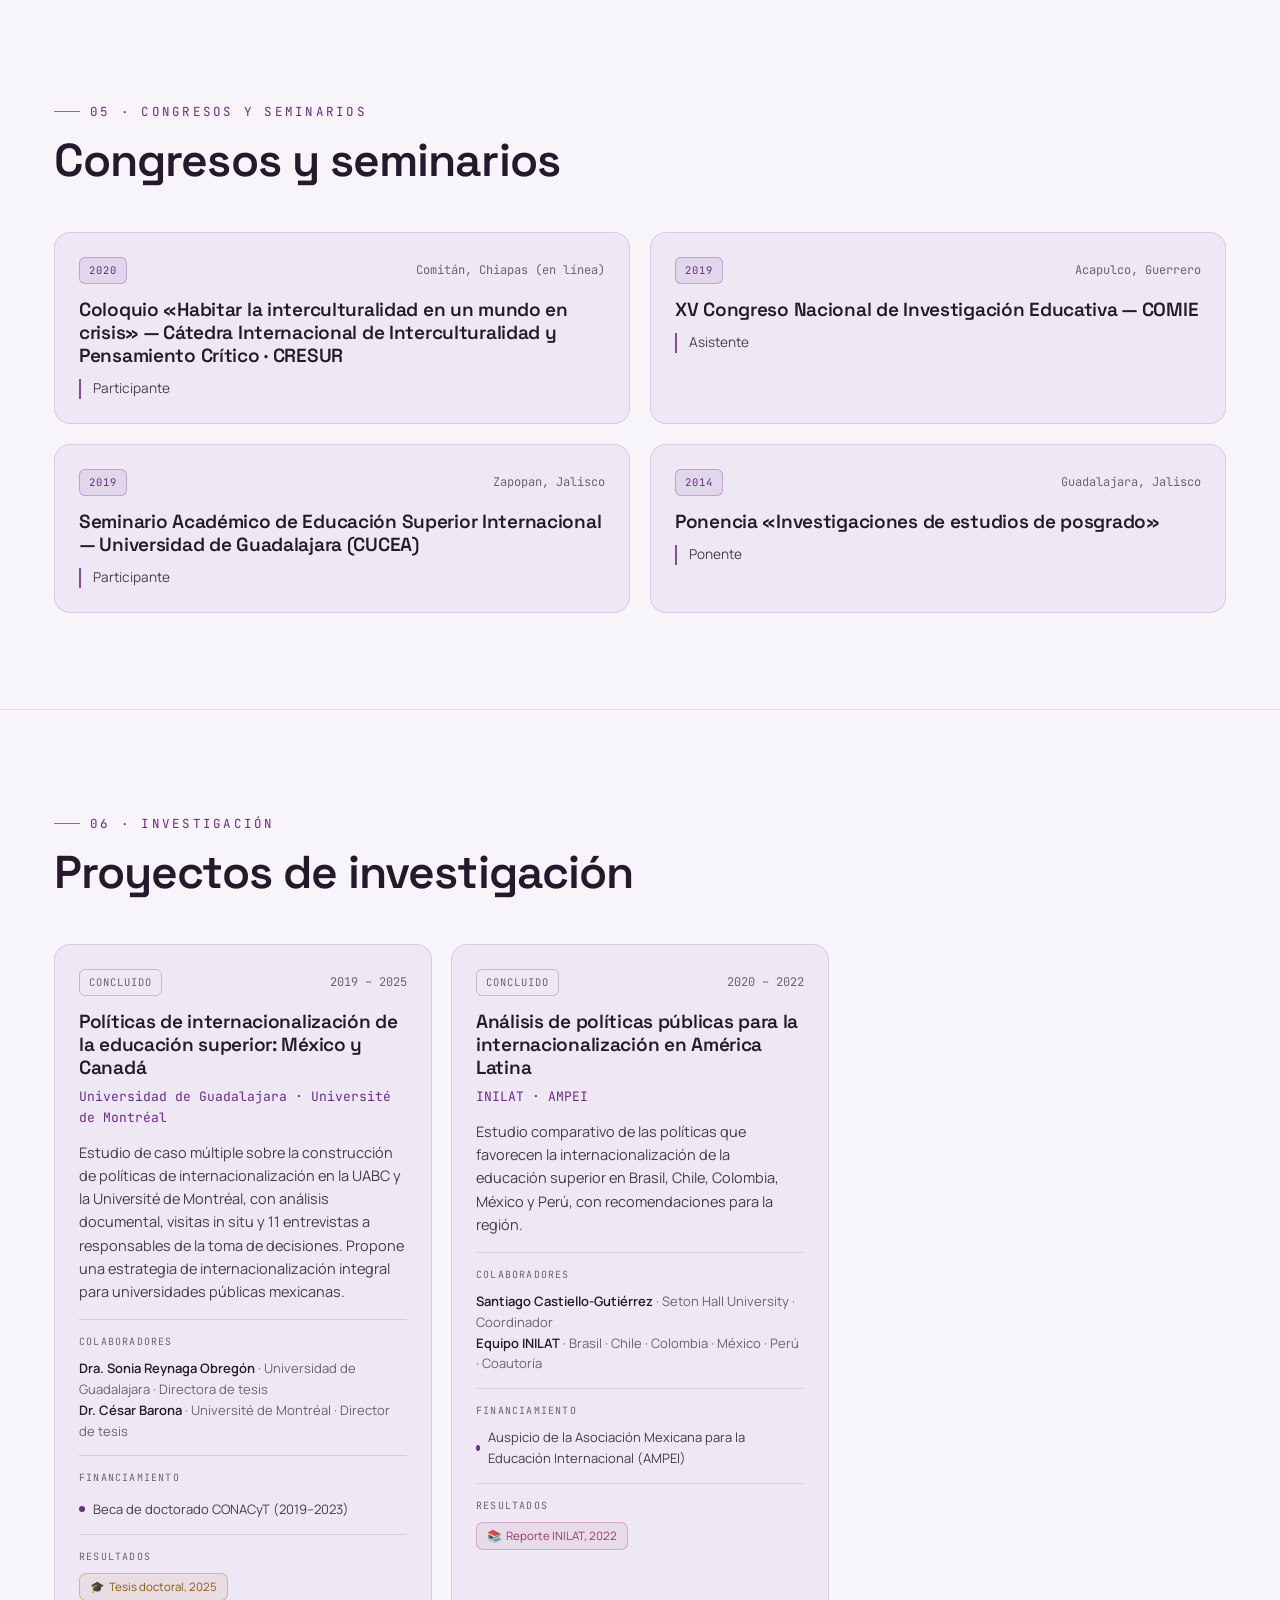
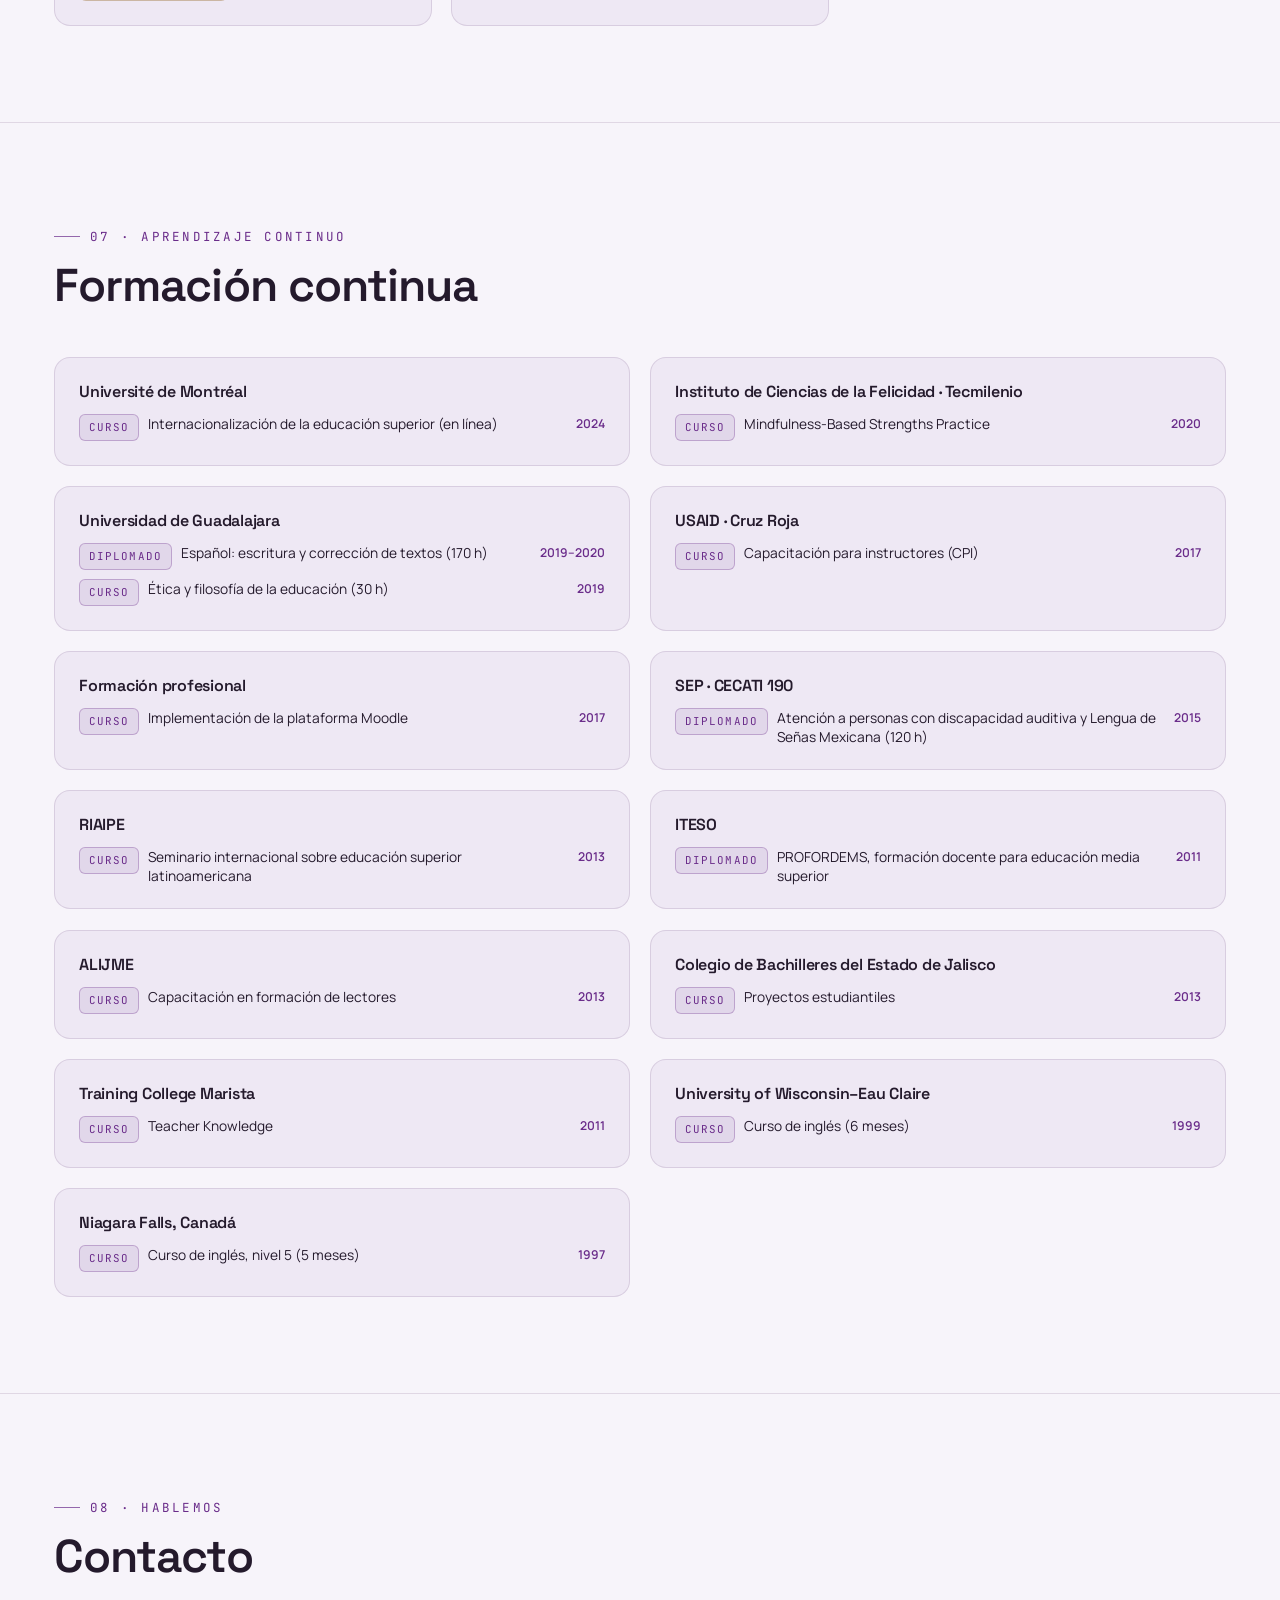
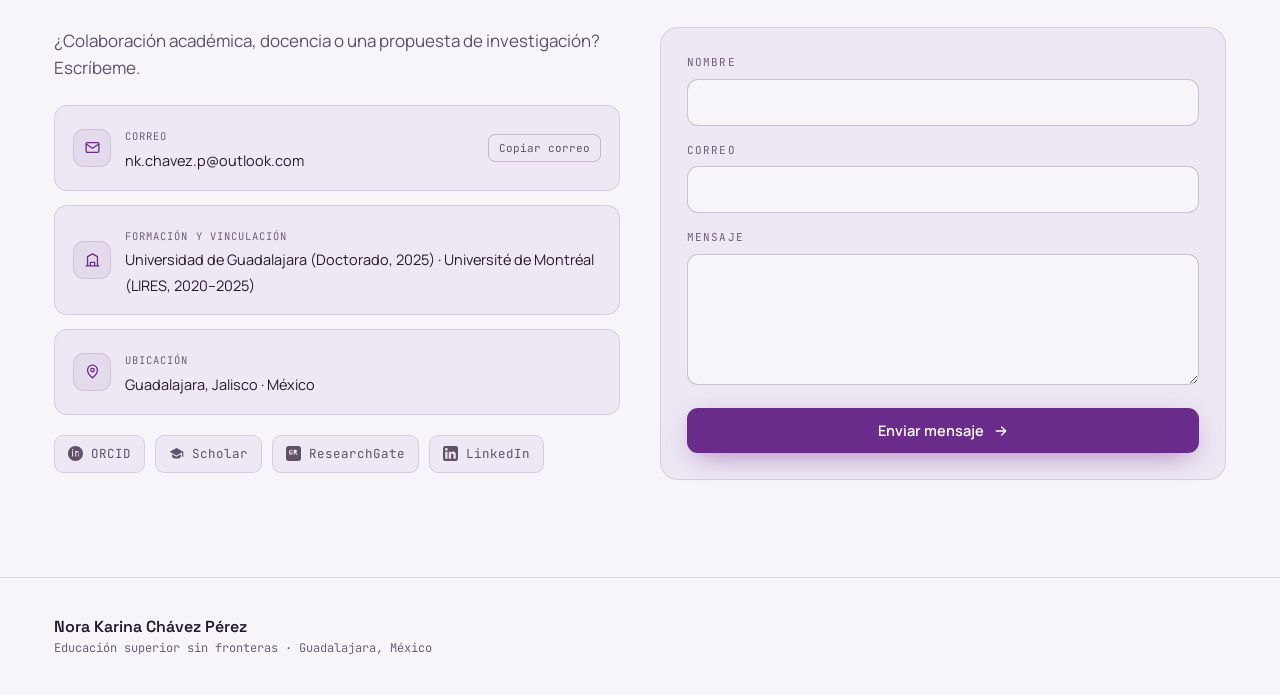
==== commit 7e44c2cc: "Paleta morado ciruela y lavanda" ====
--- a/index.html
+++ b/index.html
@@ -6,7 +6,7 @@
 <title>Dra. Nora Karina Chávez Pérez · Educación Superior</title>
 <meta name="description" content="Doctora en Gestión de la Educación Superior. Políticas de internacionalización de la educación superior, estudios comparados México–Canadá.">
 <meta name="author" content="Nora Karina Chávez Pérez">
-<meta name="theme-color" content="#7b1e34">
+<meta name="theme-color" content="#6a2c8a">
 <link rel="icon" type="image/svg+xml" href="assets/favicon.svg">
 
 <meta property="og:type" content="profile">
@@ -49,7 +49,7 @@
 <link rel="preconnect" href="https://fonts.gstatic.com" crossorigin>
 <link href="https://fonts.googleapis.com/css2?family=Space+Grotesk:wght@400;500;600;700&family=Manrope:wght@400;500;600;700&family=JetBrains+Mono:wght@400;500;700&display=swap" rel="stylesheet">
 
-<link rel="stylesheet" href="styles.css?v=20261112">
+<link rel="stylesheet" href="styles.css?v=20261112b">
 </head>
 <body>
   <div id="app"></div>
--- a/styles.css
+++ b/styles.css
@@ -742,56 +742,56 @@
 .tc-chip .mult{ color:var(--accent); font-weight:700; margin-left:3px; }
 
 /* ===========================================================================
-   PALETA KARINA · vino y crema (sobrescribe la paleta base)
-   Claro (predeterminado): crema marfil + vino. Oscuro: vino profundo + rosa vino.
+   PALETA KARINA · morado ciruela y lavanda (sobrescribe la paleta base)
+   Claro (predeterminado): lavanda + ciruela. Oscuro: ciruela profundo + lila.
    =========================================================================== */
 :root{
-  --bg:#170c10; --bg-1:#1e1015; --bg-2:#26151b; --bg-3:#311b23;
-  --line:rgba(232,190,170,.12); --line-2:rgba(232,190,170,.22);
-  --text:#f6ece4; --muted:#c9b2a8; --faint:#9a807650; --faint-s:#a88f85;
-  --accent:#e0899a; --accent-ink:#2a0b14;
+  --bg:#17111d; --bg-1:#1e1625; --bg-2:#261c2f; --bg-3:#30243b;
+  --line:rgba(210,190,235,.12); --line-2:rgba(210,190,235,.22);
+  --text:#f3eef8; --muted:#bfb2cc; --faint:#8f809e50; --faint-s:#a698b4;
+  --accent:#c9a3e6; --accent-ink:#1f0f2b;
   --motion:.5;
 }
 body::before{
   background:
     radial-gradient(900px 600px at 78% -8%, color-mix(in oklab, var(--accent) 13%, transparent), transparent 60%),
-    radial-gradient(800px 700px at 0% 12%, color-mix(in oklab, #c9a46a 10%, transparent), transparent 55%),
-    linear-gradient(180deg, #1b0e13, var(--bg) 40%);
-}
-.about-bio p{ color:#eadcd3; }
-.chip, .collab, .fund{ color:#e3d3ca; }
-.tl-detail, .card .c-desc{ color:#d6c3b9; }
-.pub-venue{ color:#dfcdc3; }
-.stack span{ color:#dccbc2; }
-.out-badge.article{ color:#e0899a; border-color:rgba(224,137,154,.3); background:rgba(224,137,154,.08); }
-.out-badge.book{ color:#d9b27a; border-color:rgba(217,178,122,.3); background:rgba(217,178,122,.08); }
-.out-badge.conference{ color:#c7a3d6; border-color:rgba(199,163,214,.3); background:rgba(199,163,214,.08); }
+    radial-gradient(800px 700px at 0% 12%, color-mix(in oklab, #d79bb0 10%, transparent), transparent 55%),
+    linear-gradient(180deg, #1a1320, var(--bg) 40%);
+}
+.about-bio p{ color:#e6ddef; }
+.chip, .collab, .fund{ color:#ddd2e8; }
+.tl-detail, .card .c-desc{ color:#cfc3dc; }
+.pub-venue{ color:#d9cee5; }
+.stack span{ color:#d6cae2; }
+.out-badge.article{ color:#c9a3e6; border-color:rgba(201,163,230,.3); background:rgba(201,163,230,.08); }
+.out-badge.book{ color:#e3a9bd; border-color:rgba(227,169,189,.3); background:rgba(227,169,189,.08); }
+.out-badge.conference{ color:#a9b8ec; border-color:rgba(169,184,236,.3); background:rgba(169,184,236,.08); }
 
 :root[data-theme="light"]{
-  --bg:#faf5ec; --bg-1:#fffdf8; --bg-2:#f3ebdd; --bg-3:#ebe0cf;
-  --line:rgba(90,30,40,.13); --line-2:rgba(90,30,40,.24);
-  --text:#2a1a1d; --muted:#6b5458; --faint:#a08a8a50; --faint-s:#7a6266;
-  --accent:#7b1e34; --accent-ink:#ffffff;
+  --bg:#f7f4fa; --bg-1:#ffffff; --bg-2:#eee8f4; --bg-3:#e3dbec;
+  --line:rgba(70,30,90,.13); --line-2:rgba(70,30,90,.24);
+  --text:#241a2c; --muted:#5f5268; --faint:#9a8aa650; --faint-s:#6e6078;
+  --accent:#6a2c8a; --accent-ink:#ffffff;
 }
 :root[data-theme="light"] body::before{
   background:
-    radial-gradient(900px 600px at 78% -8%, color-mix(in oklab, var(--accent) 9%, transparent), transparent 60%),
-    radial-gradient(800px 700px at 0% 12%, color-mix(in oklab, #b8925a 12%, transparent), transparent 55%),
-    linear-gradient(180deg, #f6efe3, var(--bg) 40%);
-}
-:root[data-theme="light"] ::selection{ color:#2a0b14; }
+    radial-gradient(900px 600px at 78% -8%, color-mix(in oklab, var(--accent) 10%, transparent), transparent 60%),
+    radial-gradient(800px 700px at 0% 12%, color-mix(in oklab, #d79bb0 12%, transparent), transparent 55%),
+    linear-gradient(180deg, #f2edf7, var(--bg) 40%);
+}
+:root[data-theme="light"] ::selection{ color:#1f0f2b; }
 :root[data-theme="light"] .about-bio p,
 :root[data-theme="light"] .tl-detail,
 :root[data-theme="light"] .card .c-desc,
 :root[data-theme="light"] .collab,
 :root[data-theme="light"] .fund,
-:root[data-theme="light"] .stack span{ color:#4a3a3d; }
-:root[data-theme="light"] .pub-venue{ color:#5a4649; }
-:root[data-theme="light"] .chip{ color:#3a2a2d; background:#f1e7d8; border-color:rgba(90,30,40,.16); }
-:root[data-theme="light"] .portrait{ box-shadow:0 22px 54px -26px rgba(80,20,35,.45); }
-:root[data-theme="light"] .out-badge.article{ color:#7b1e34; border-color:rgba(123,30,52,.3); background:rgba(123,30,52,.07); }
-:root[data-theme="light"] .out-badge.book{ color:#8a6420; border-color:rgba(138,100,32,.3); background:rgba(138,100,32,.07); }
-:root[data-theme="light"] .out-badge.conference{ color:#6b3f7a; border-color:rgba(107,63,122,.3); background:rgba(107,63,122,.07); }
+:root[data-theme="light"] .stack span{ color:#463a4f; }
+:root[data-theme="light"] .pub-venue{ color:#55485e; }
+:root[data-theme="light"] .chip{ color:#352a3e; background:#efe8f5; border-color:rgba(70,30,90,.16); }
+:root[data-theme="light"] .portrait{ box-shadow:0 22px 54px -26px rgba(60,20,80,.45); }
+:root[data-theme="light"] .out-badge.article{ color:#6a2c8a; border-color:rgba(106,44,138,.3); background:rgba(106,44,138,.07); }
+:root[data-theme="light"] .out-badge.book{ color:#9a3a62; border-color:rgba(154,58,98,.3); background:rgba(154,58,98,.07); }
+:root[data-theme="light"] .out-badge.conference{ color:#3f4f9a; border-color:rgba(63,79,154,.3); background:rgba(63,79,154,.07); }
 @media print{
-  .chips .chip{ background:#f7ecee !important; border-color:rgba(123,30,52,.2) !important; }
-}
+  .chips .chip{ background:#f3eef8 !important; border-color:rgba(106,44,138,.2) !important; }
+}
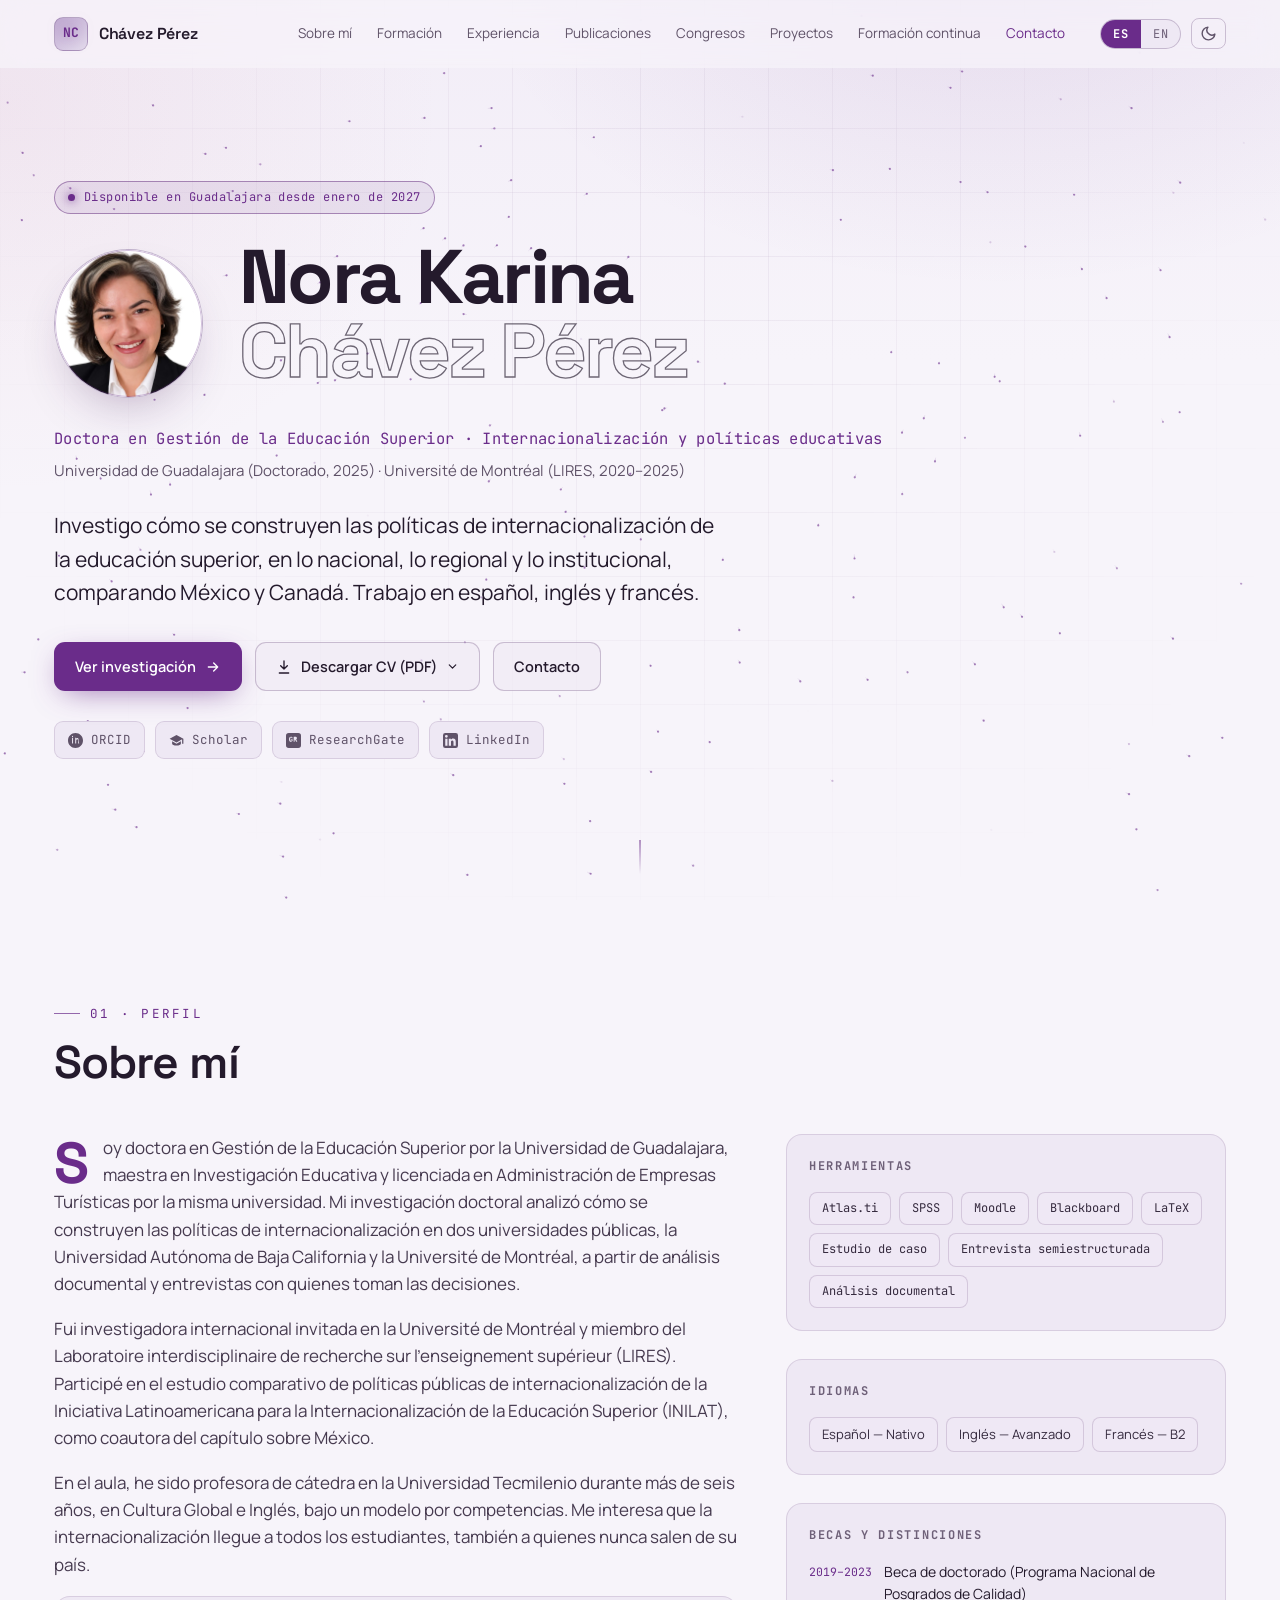
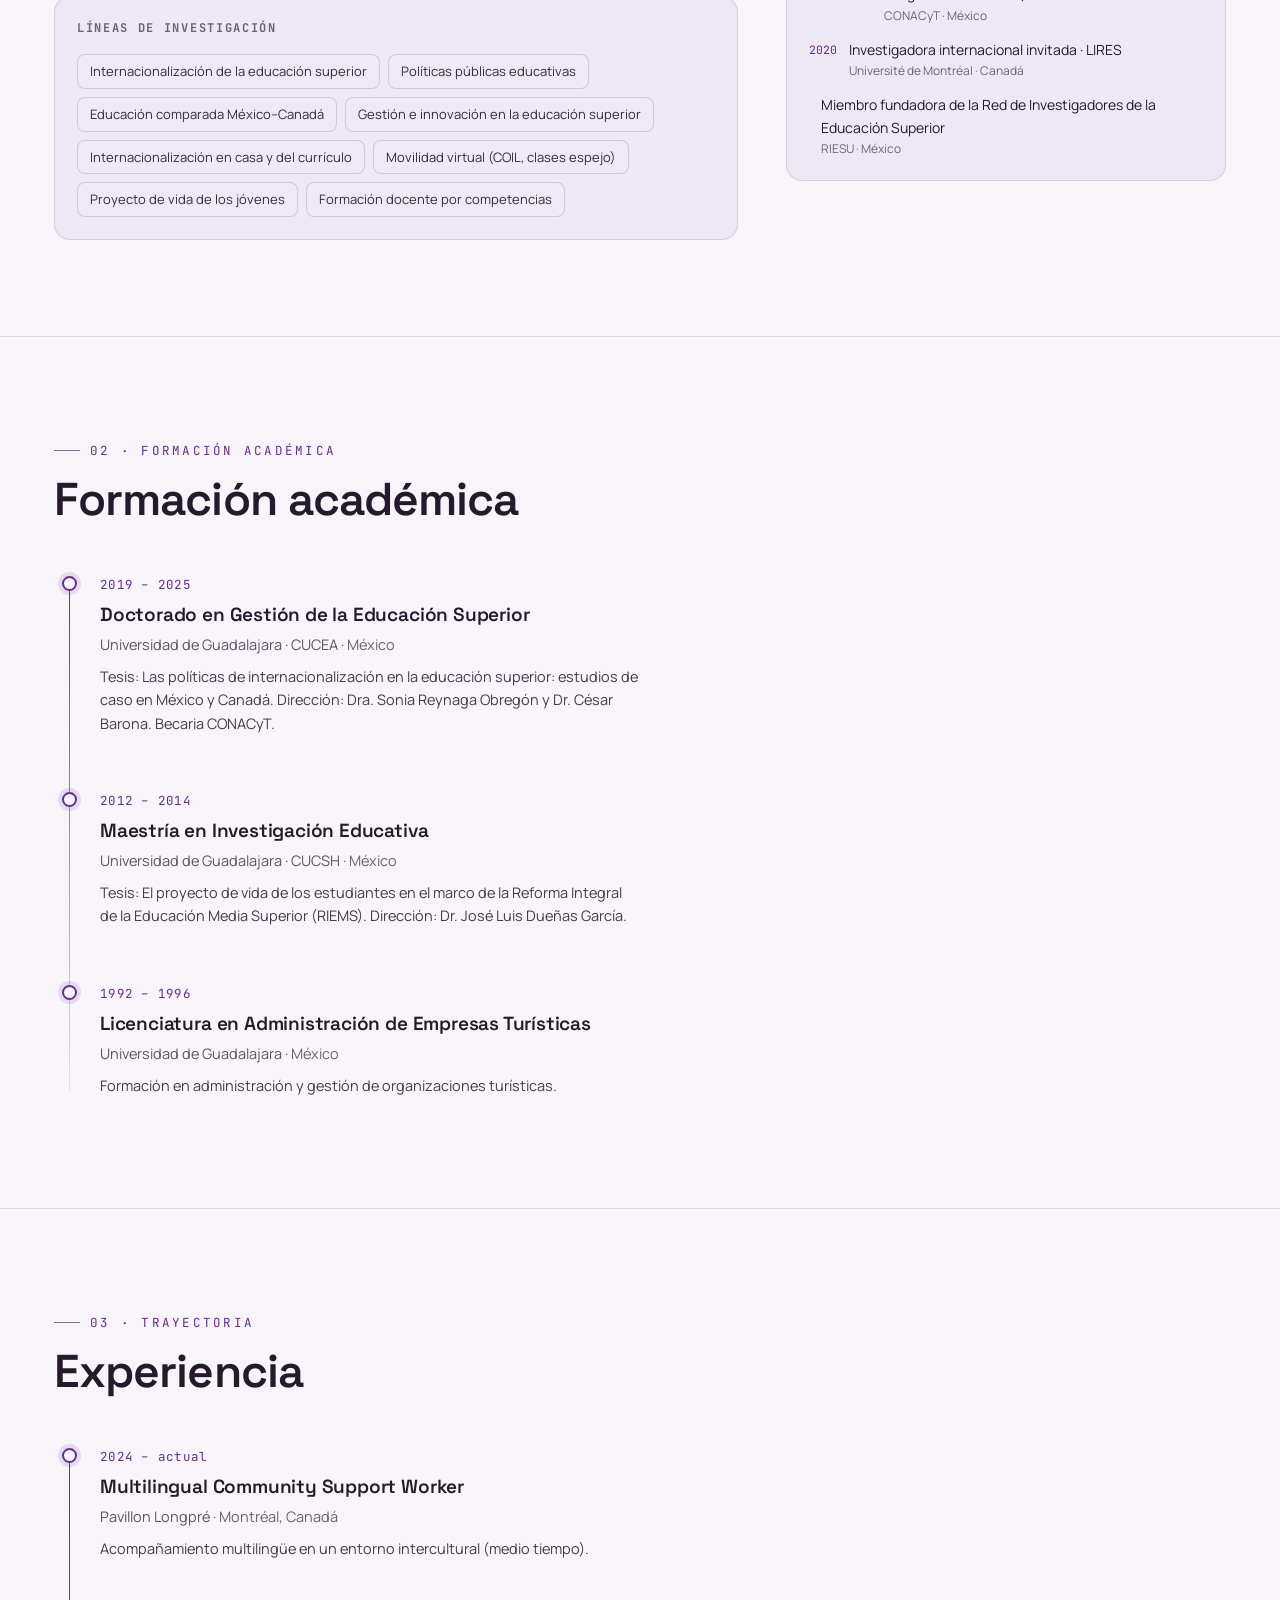
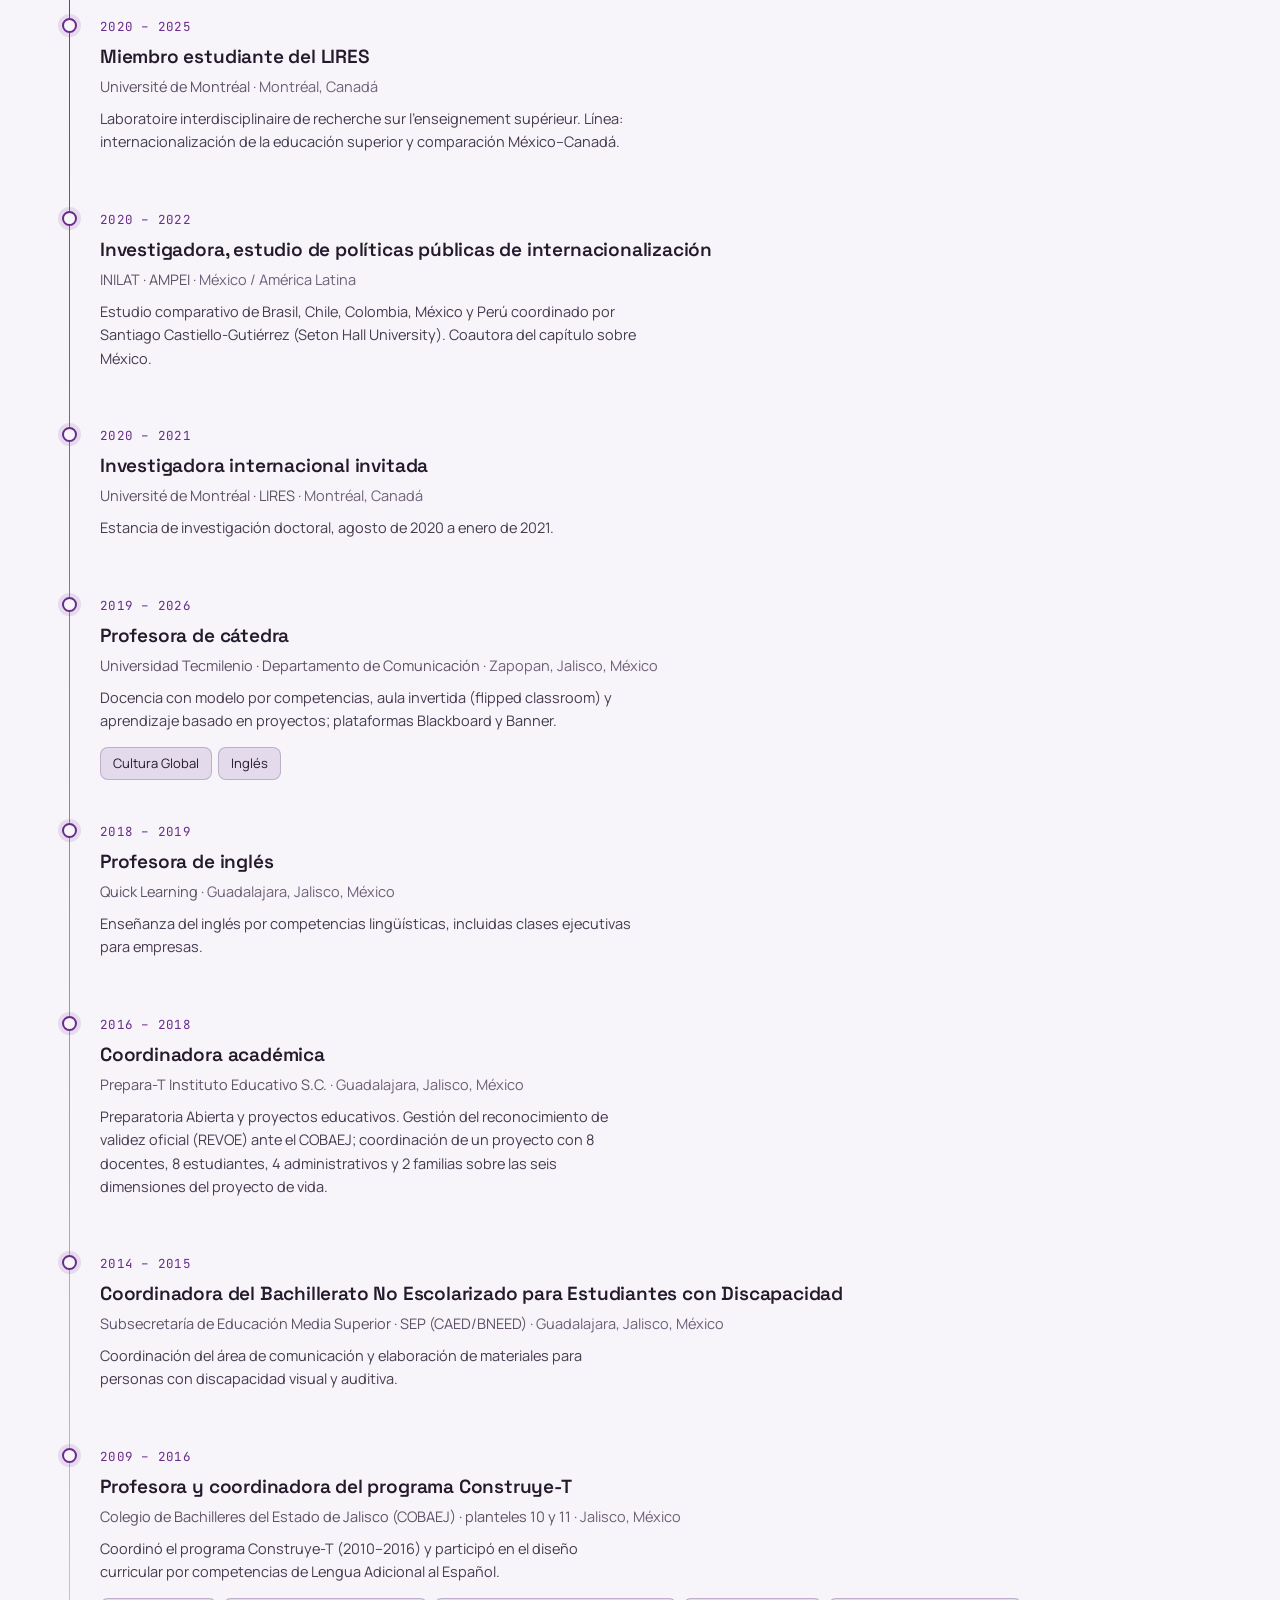
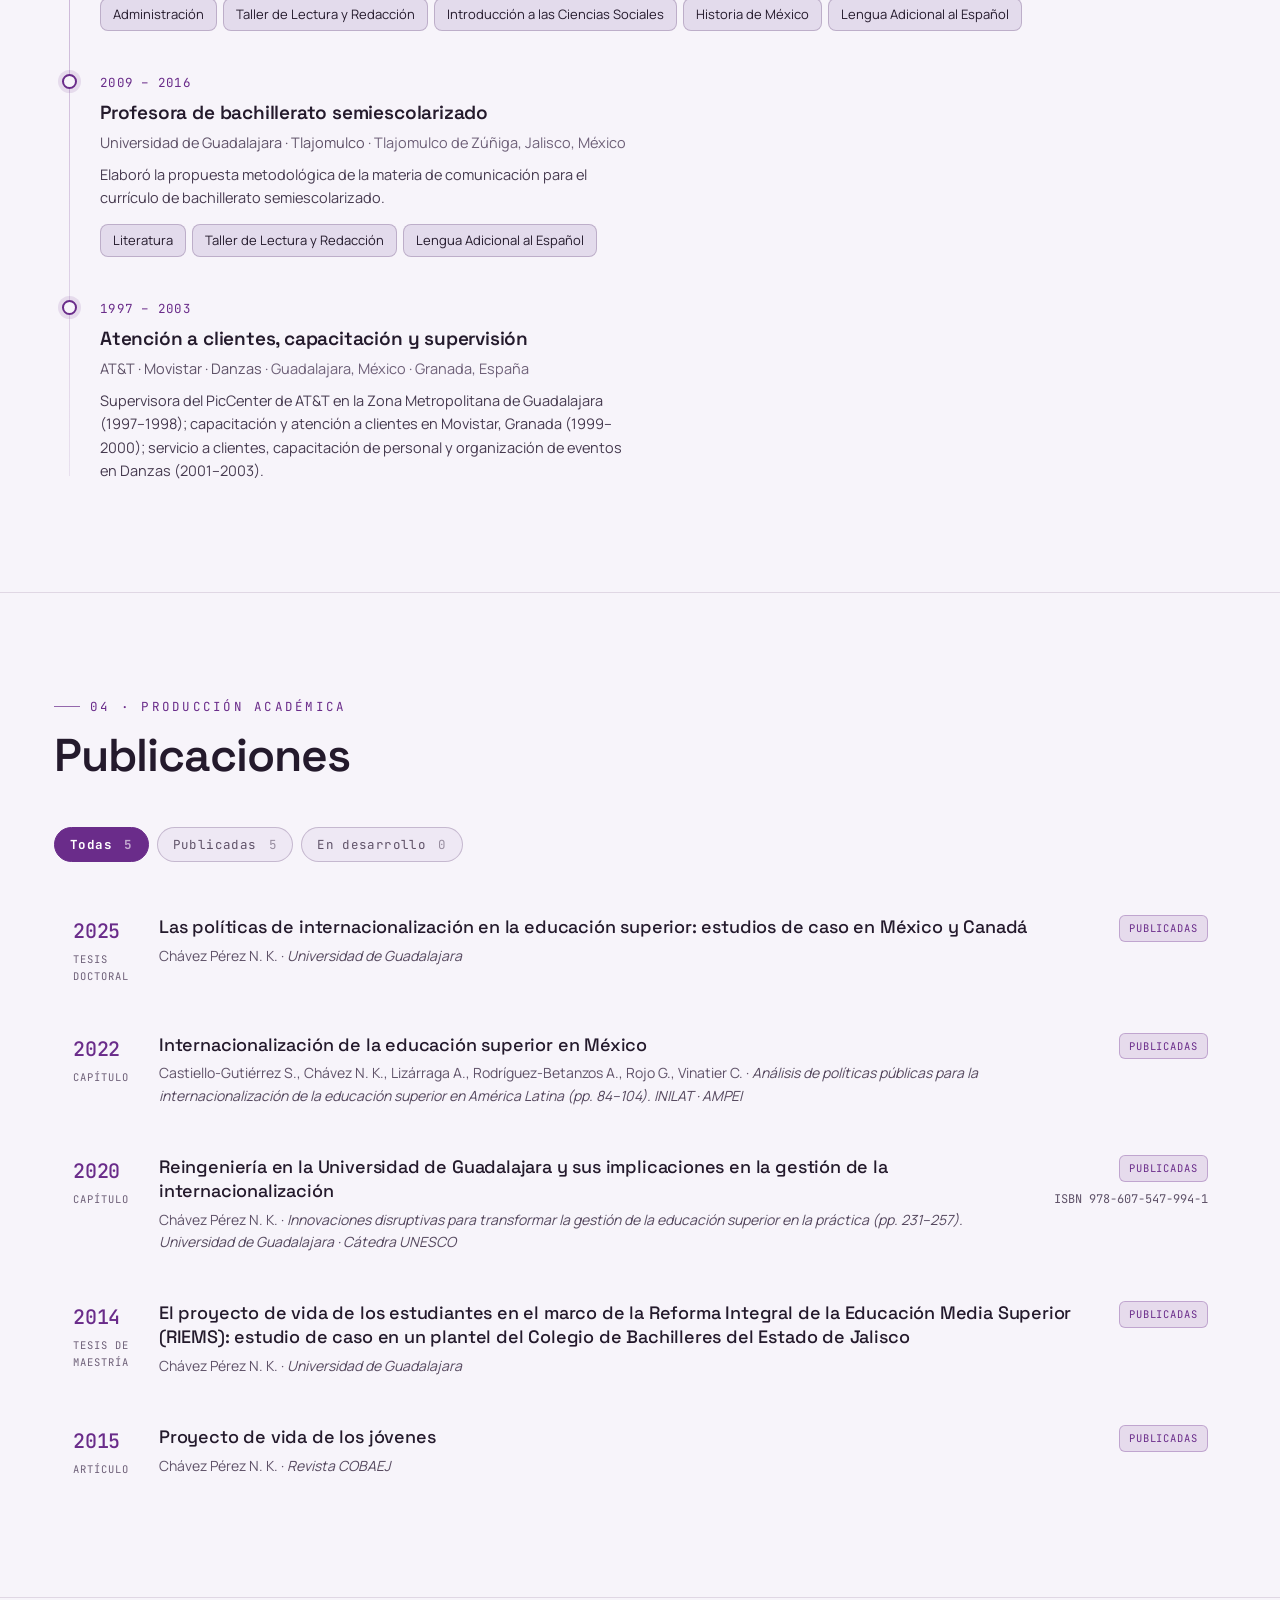
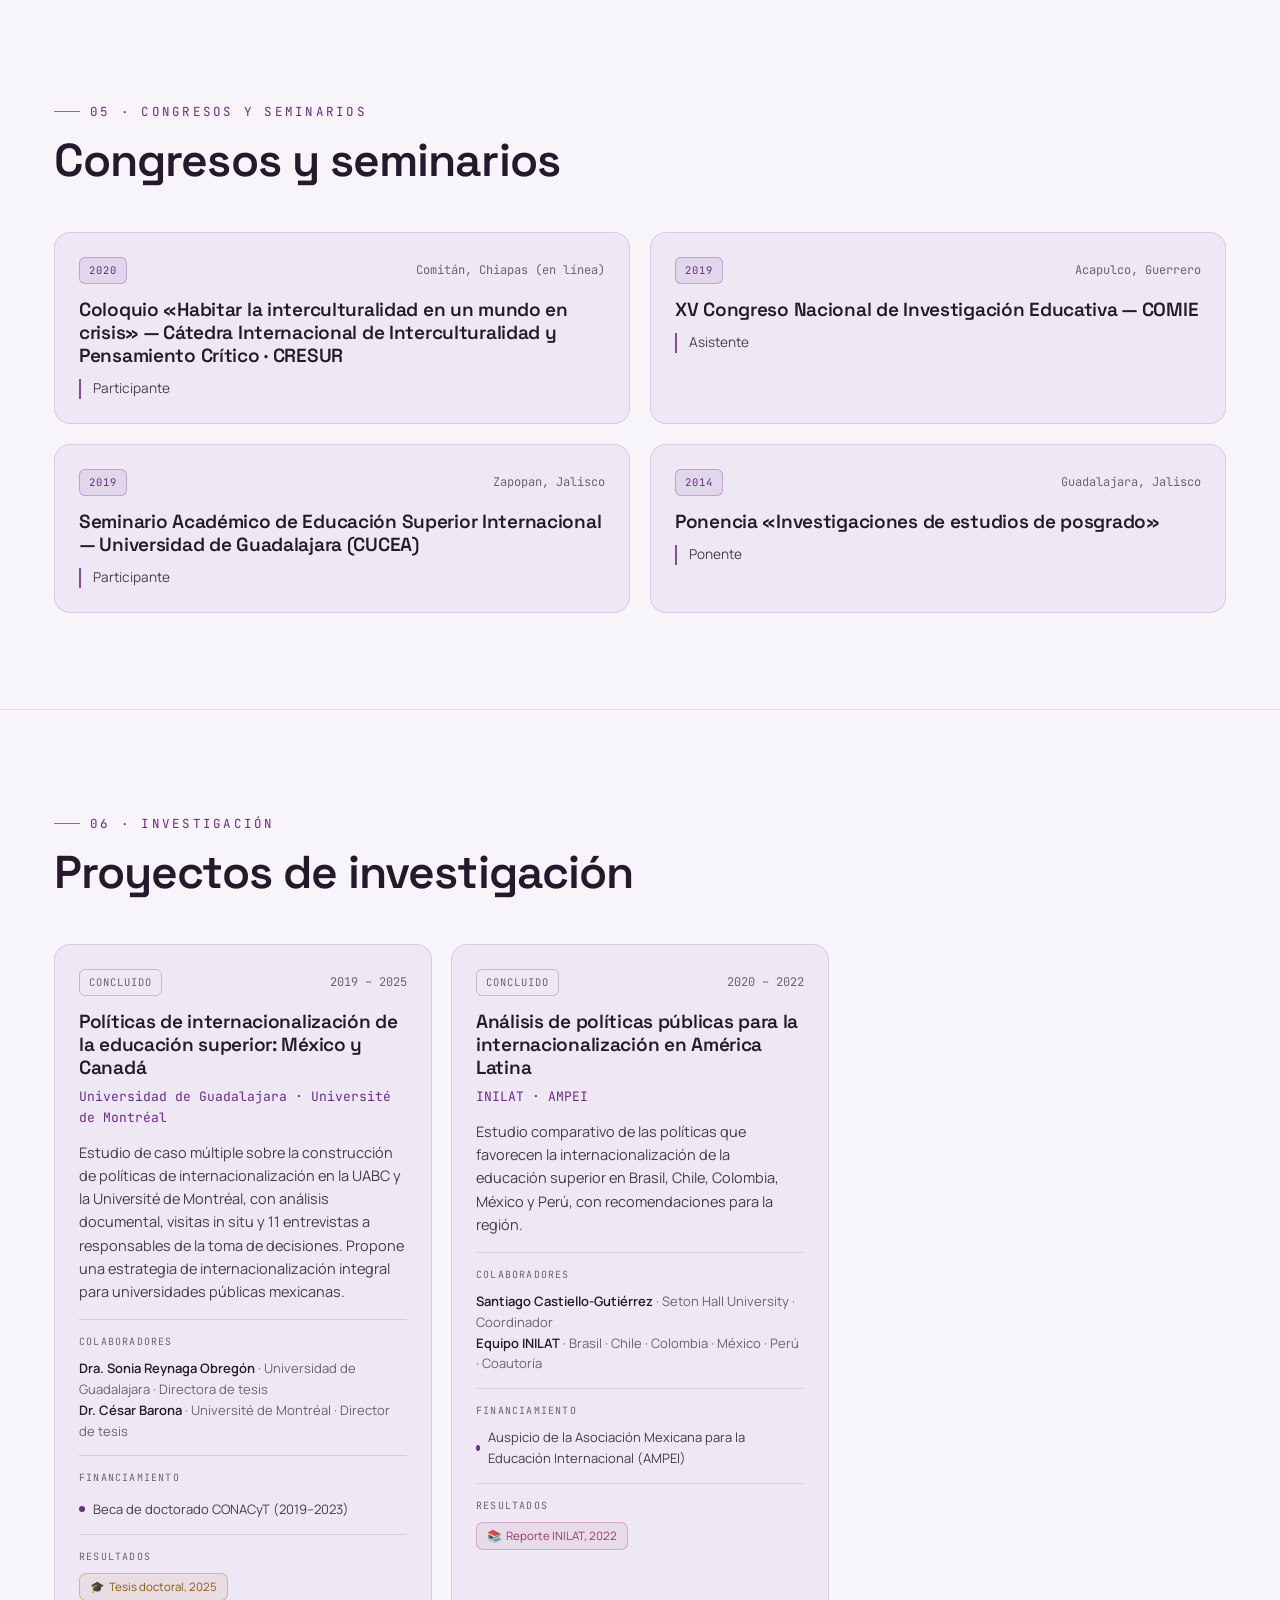
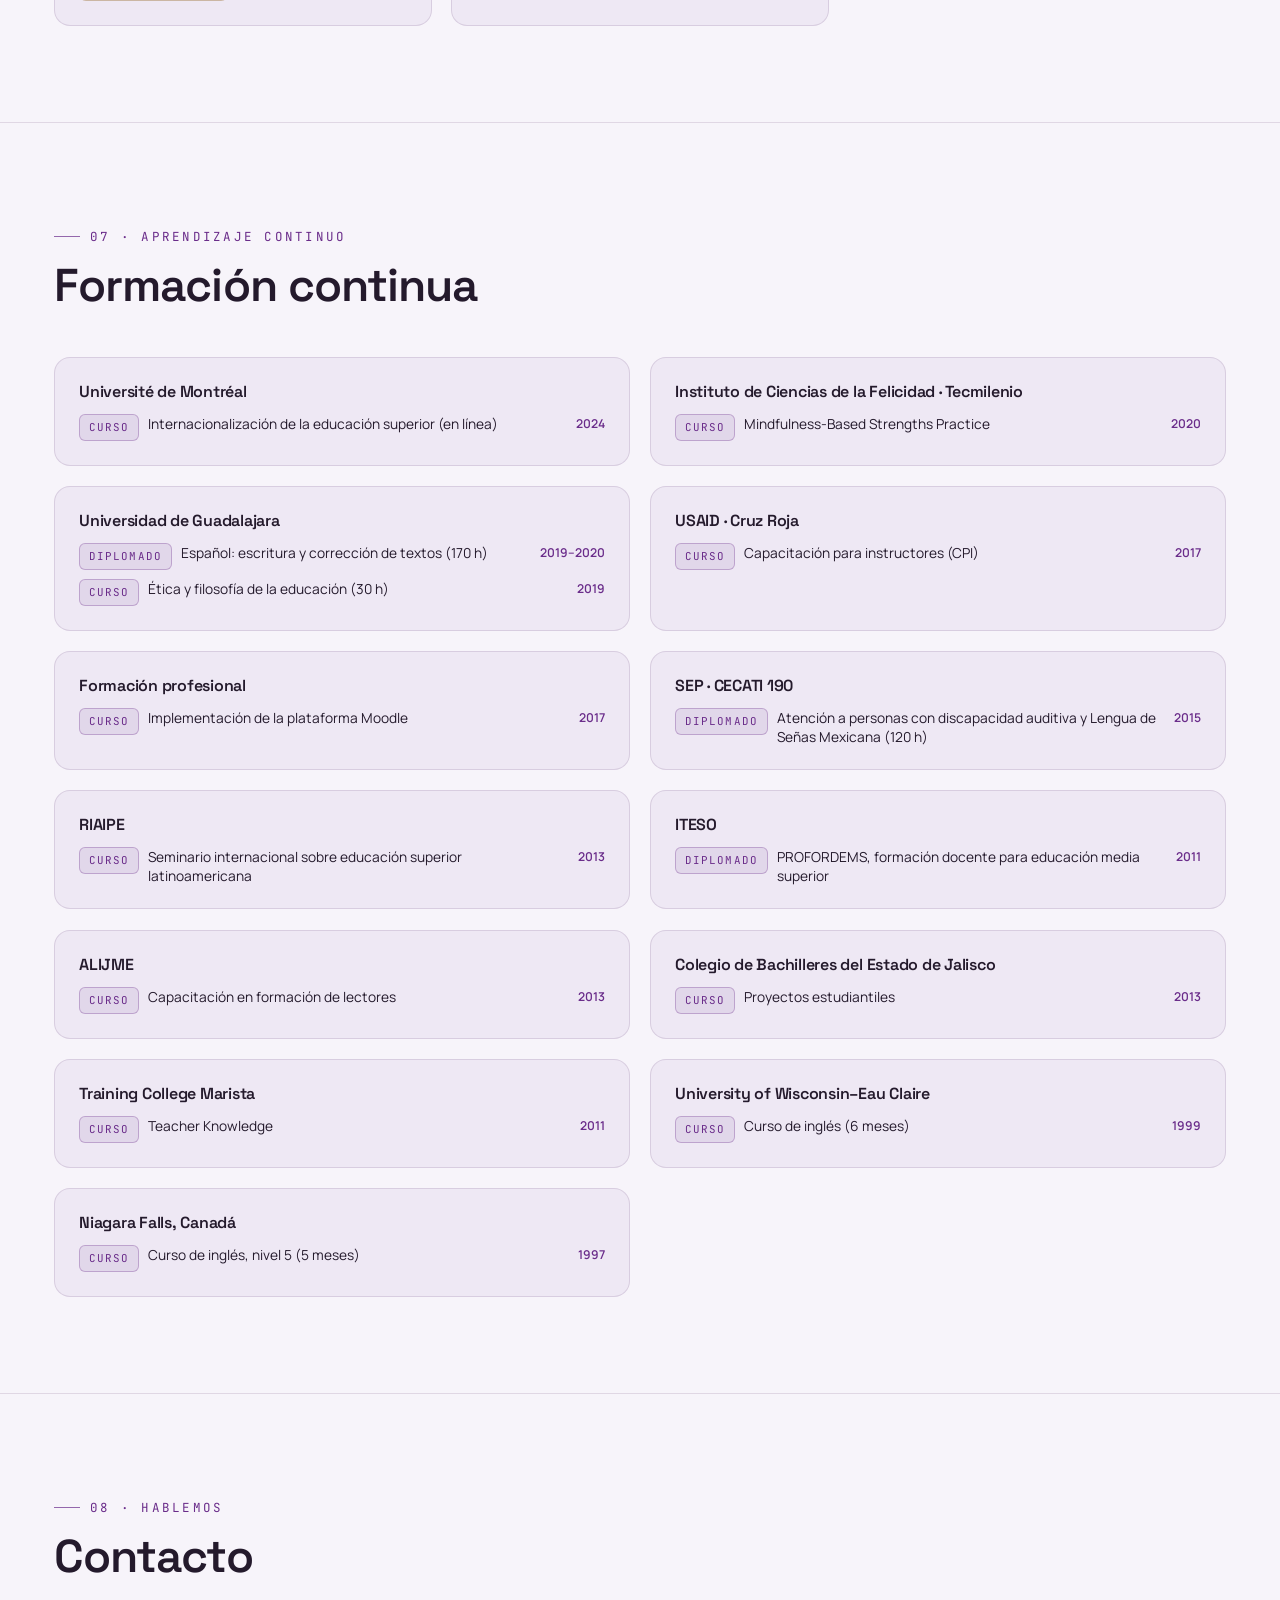
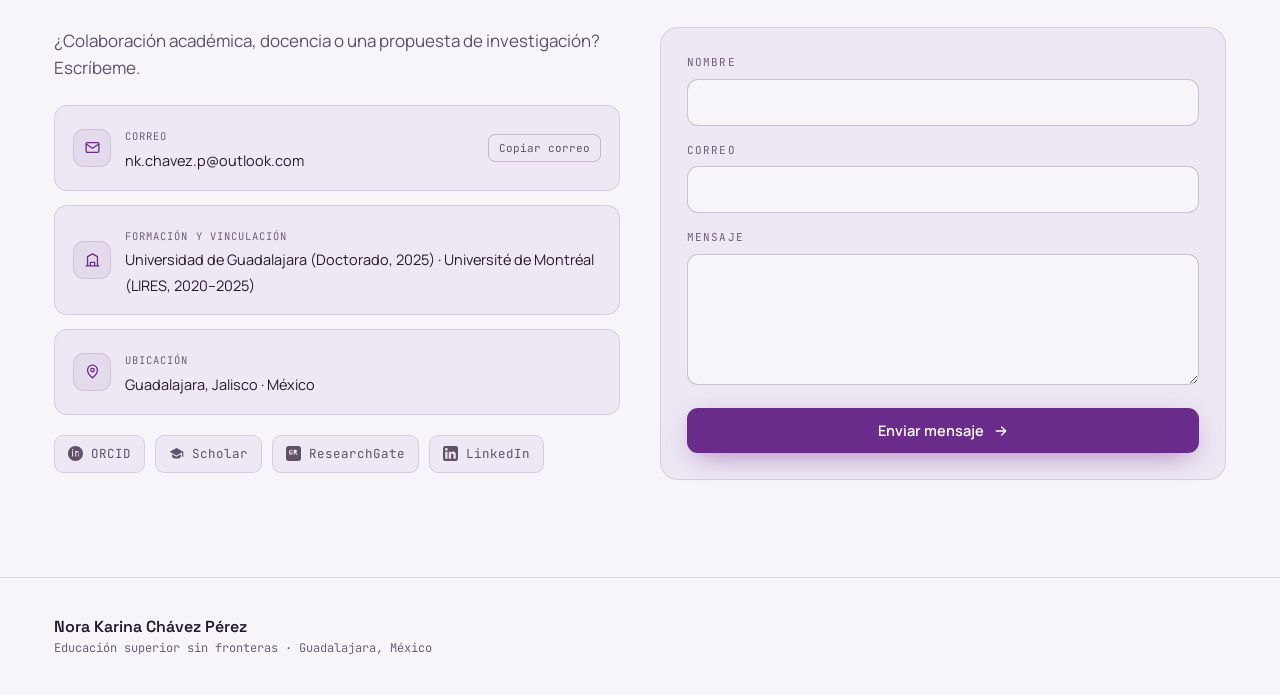
==== commit ce0faa5e: "Enlace a perfil de Google Scholar" ====
--- a/index.html
+++ b/index.html
@@ -35,7 +35,9 @@
   "knowsAbout": ["Internationalization of higher education", "Education policy", "Comparative education", "Higher education management"],
   "sameAs": [
     "https://orcid.org/0000-0001-9210-6846",
-    "https://www.researchgate.net/profile/Nora-Karina-Chavez-Perez"
+    "https://www.researchgate.net/profile/Nora-Karina-Chavez-Perez",
+    "https://scholar.google.com/citations?user=x4ynIOsAAAAJ",
+    "https://www.linkedin.com/in/nora-karina-ch%C3%A1vez-p%C3%A9rez-630939154/"
   ]
 }
 </script>
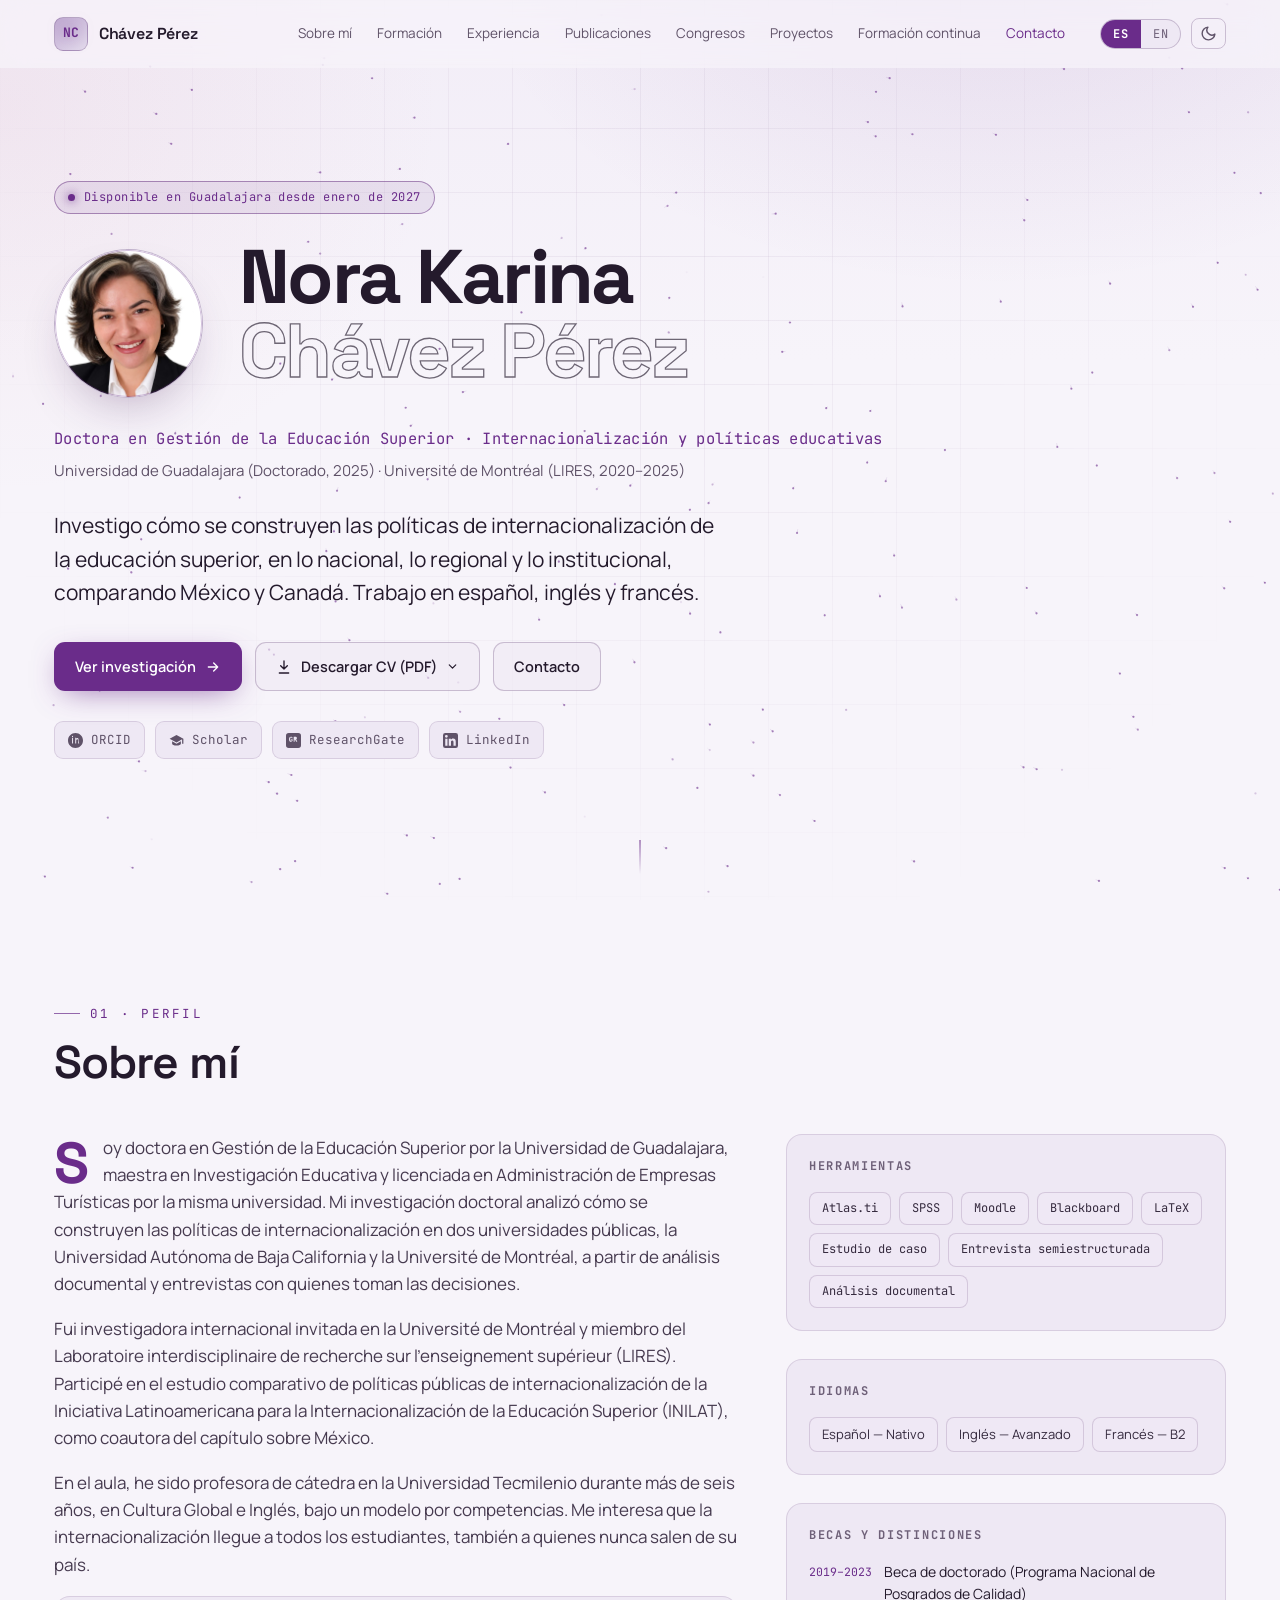
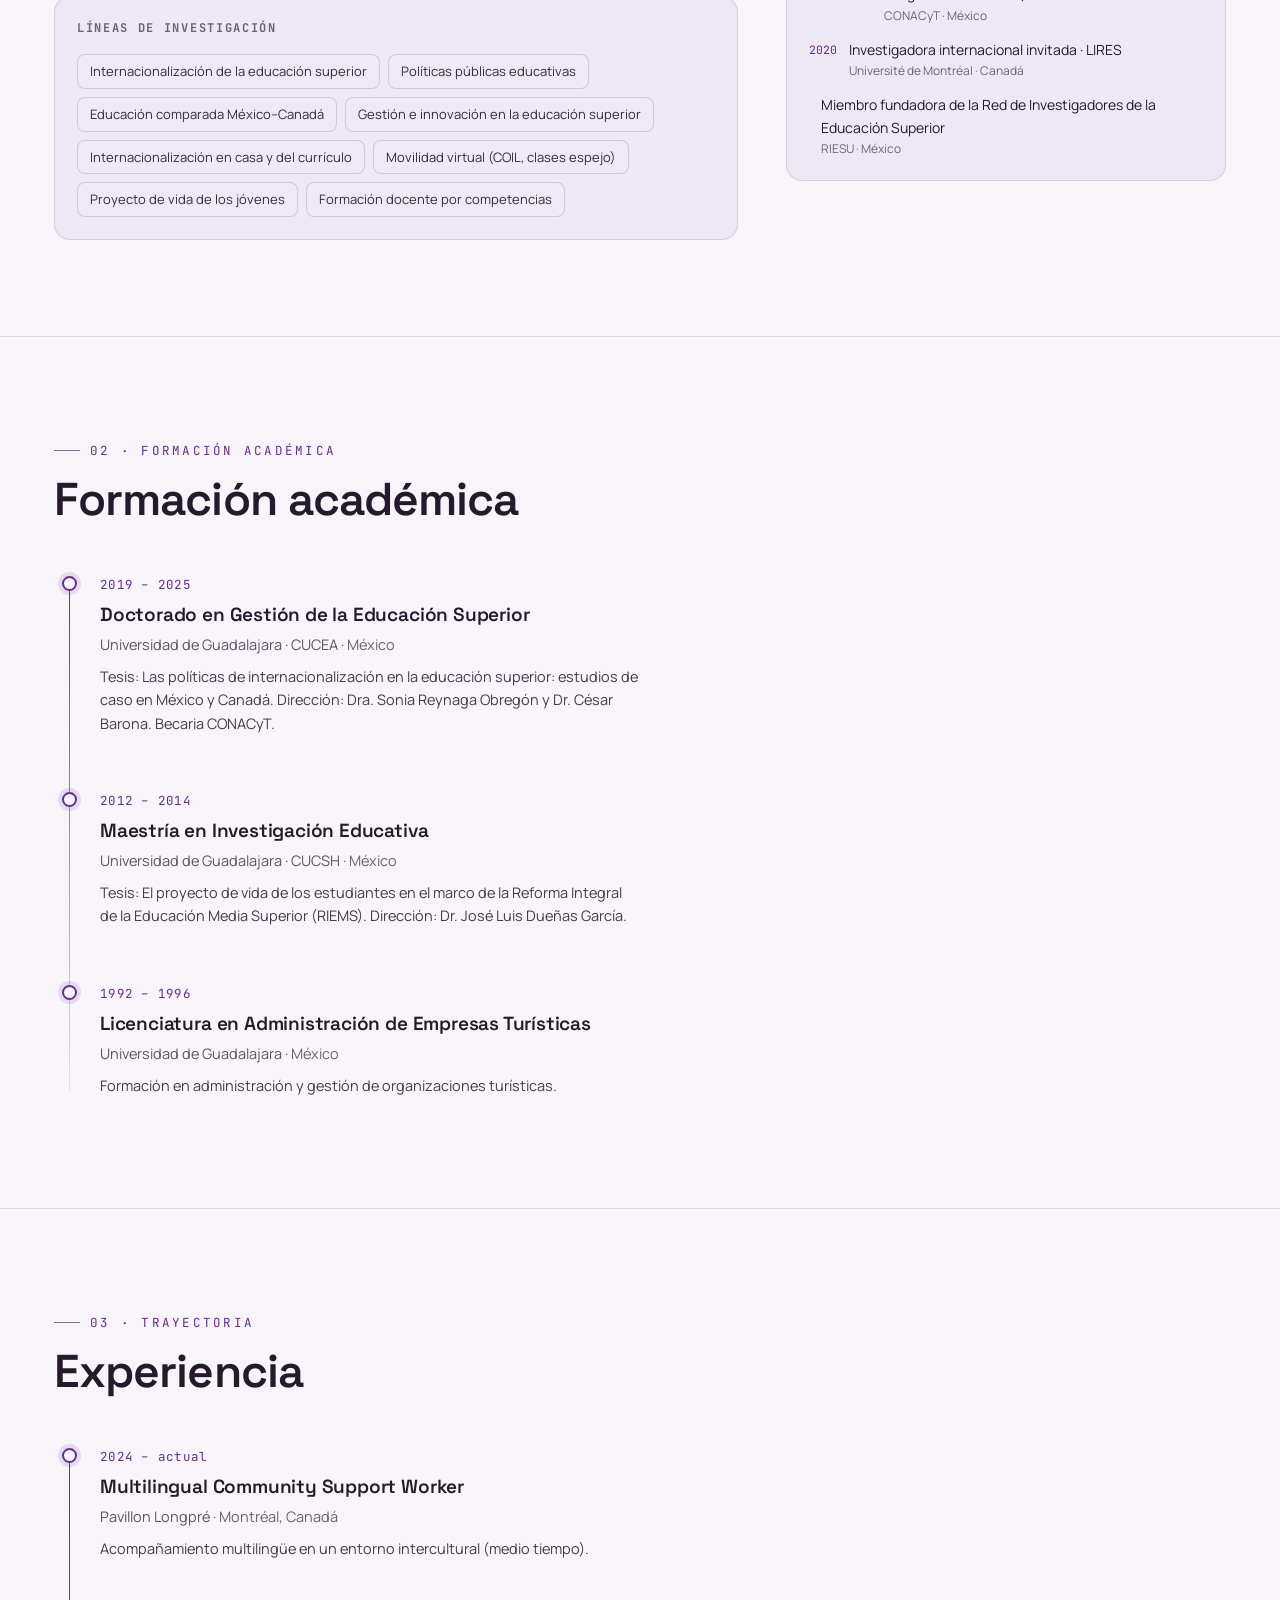
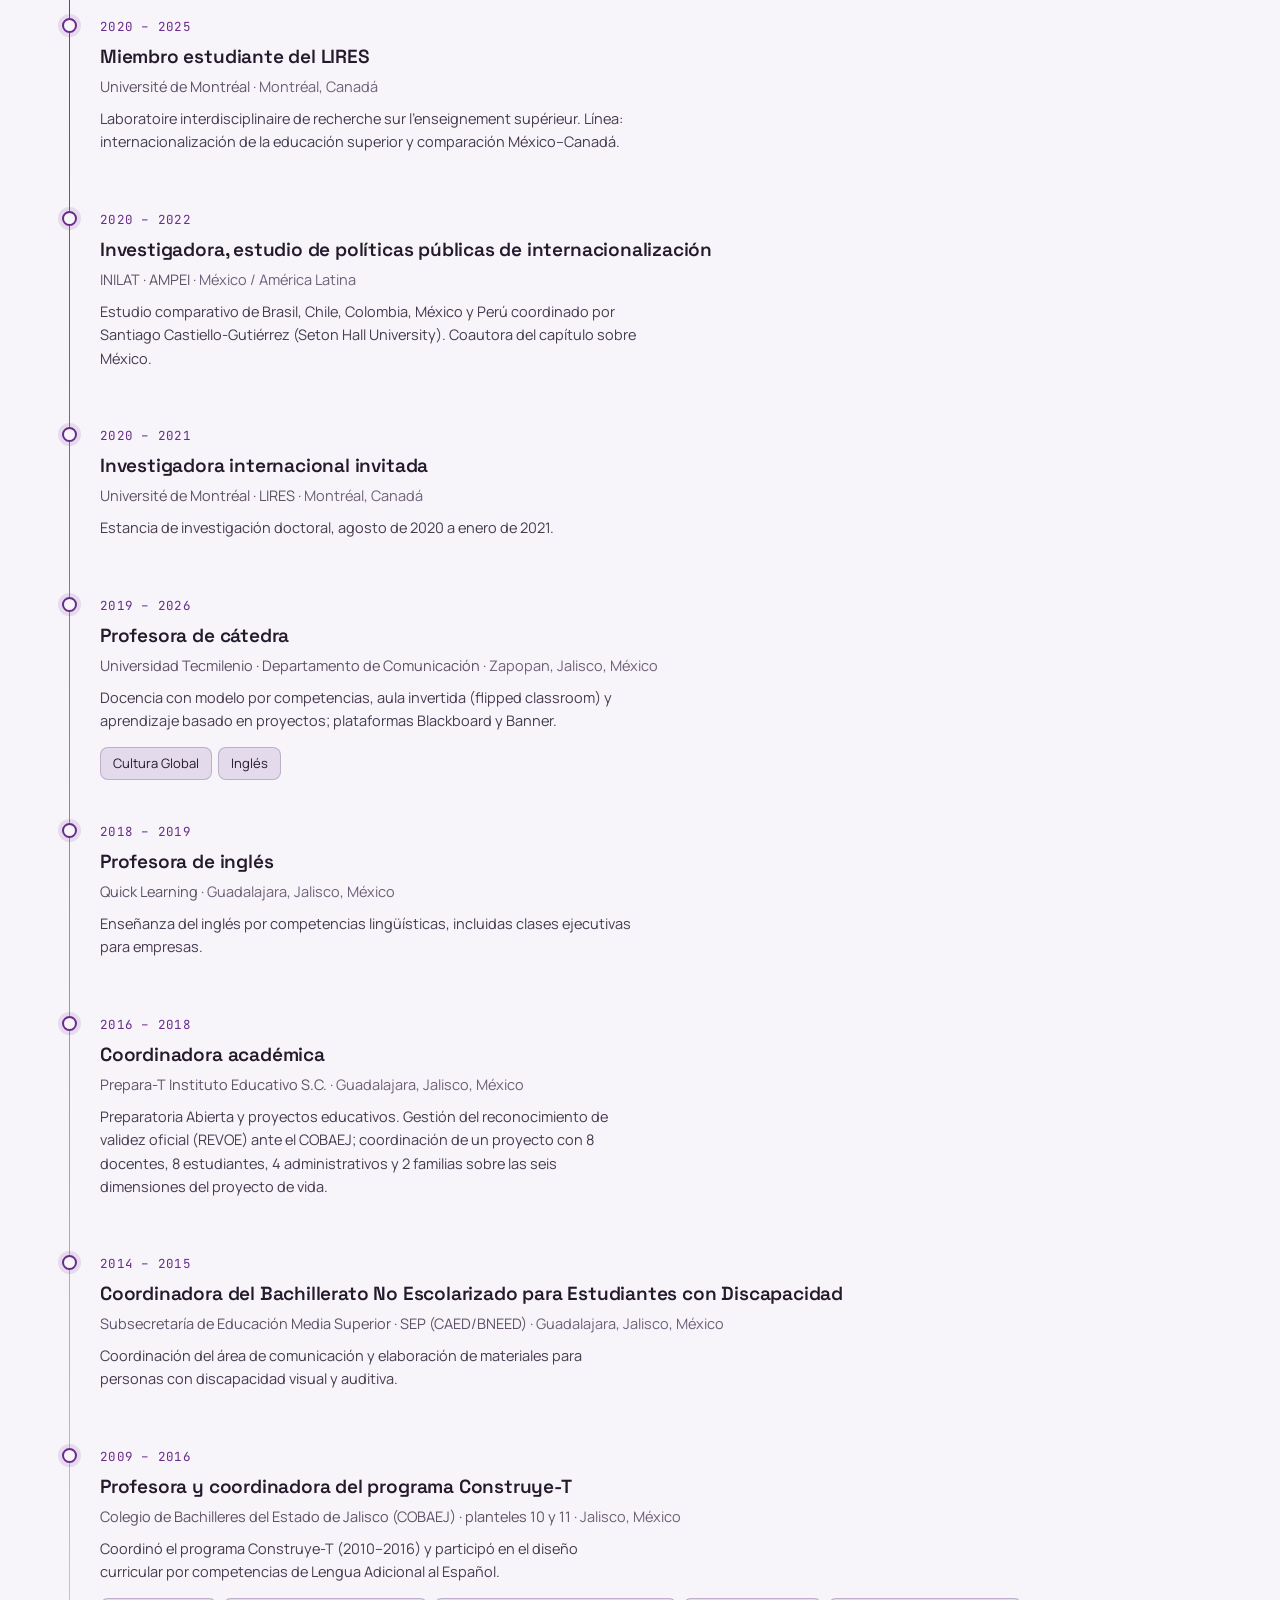
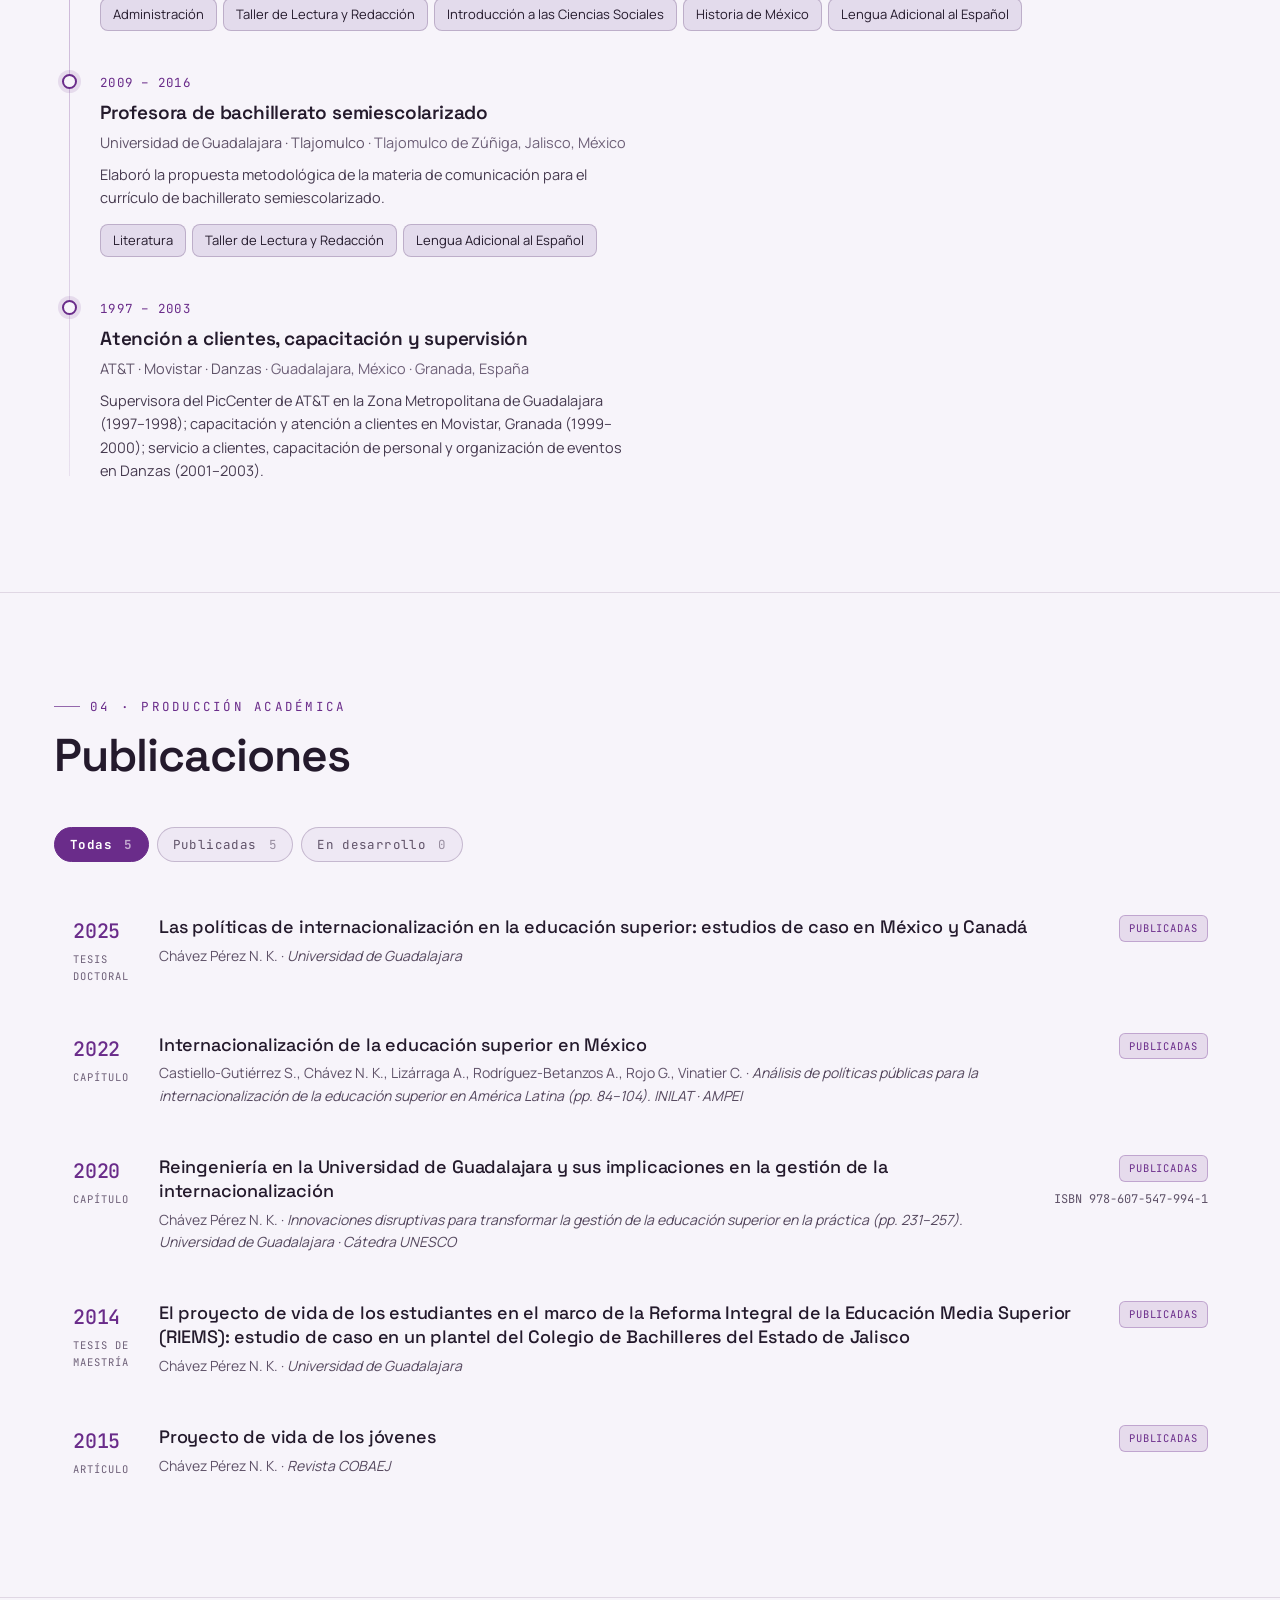
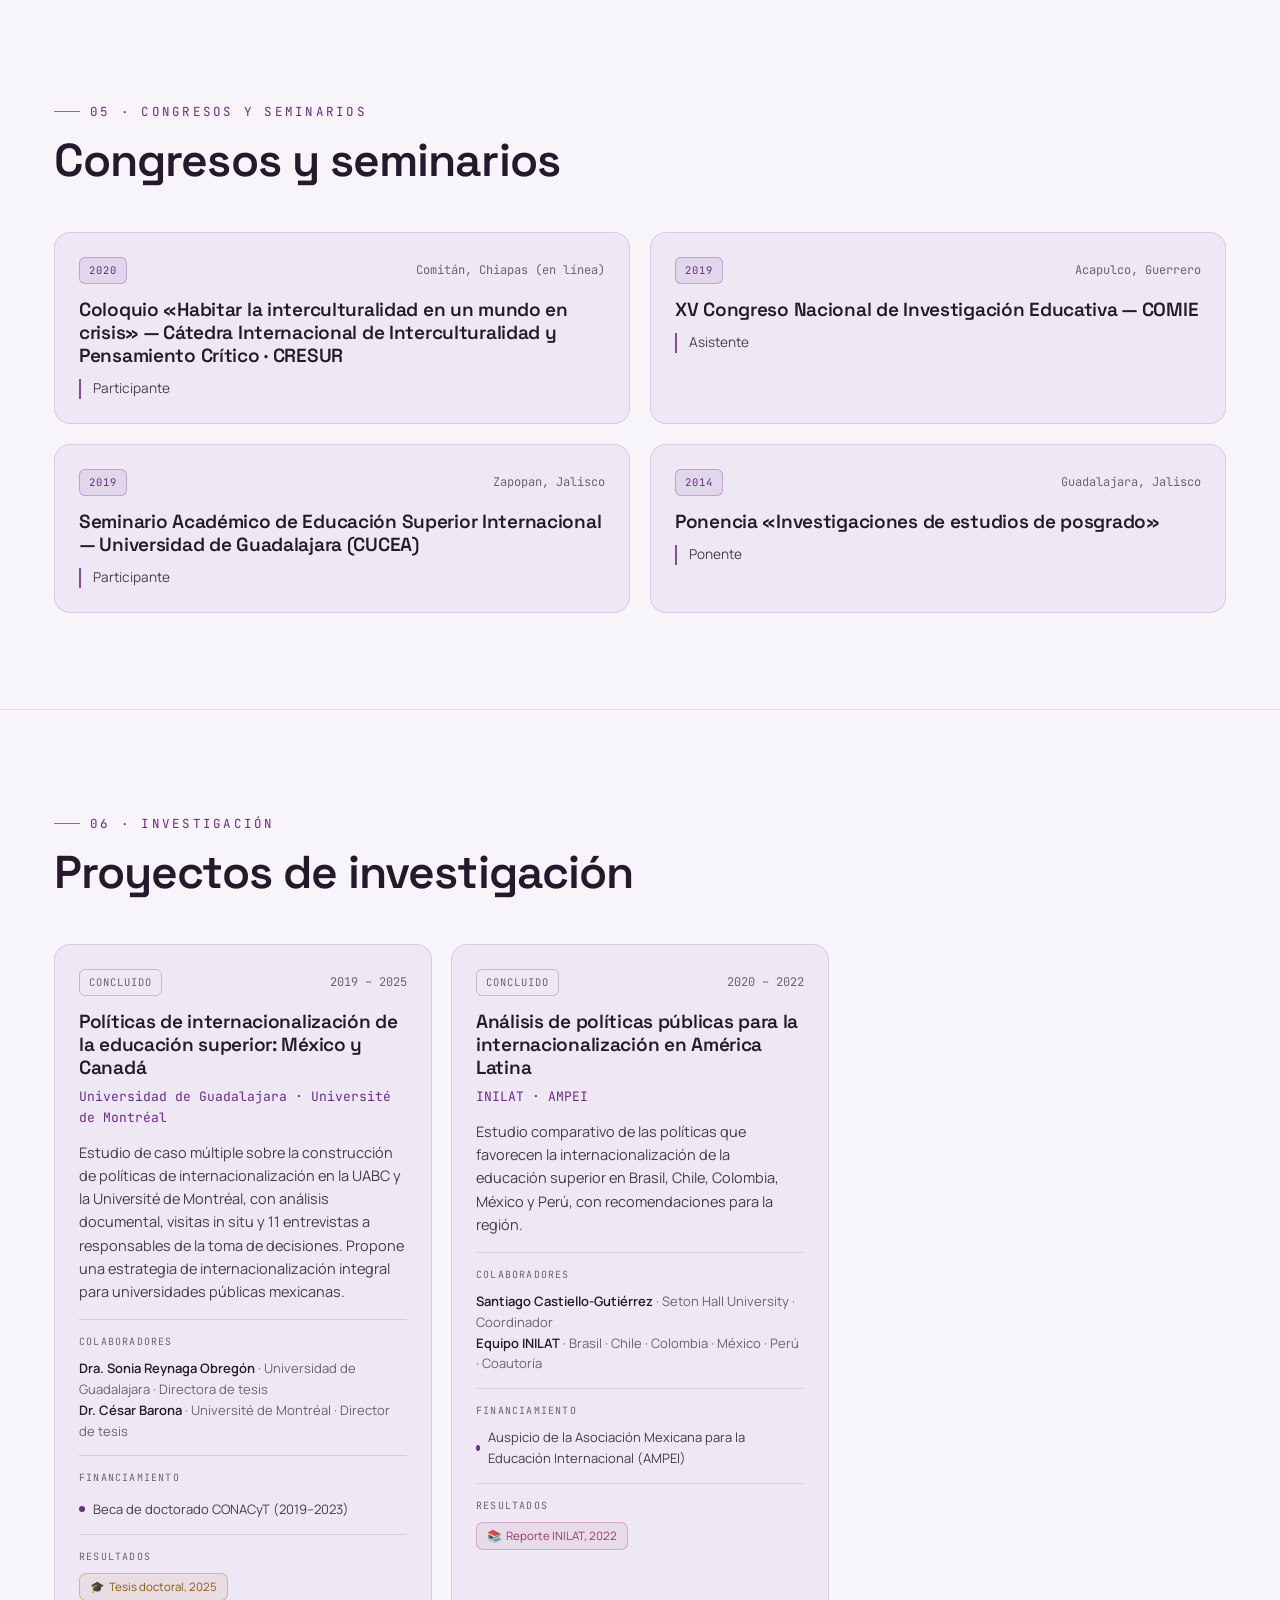
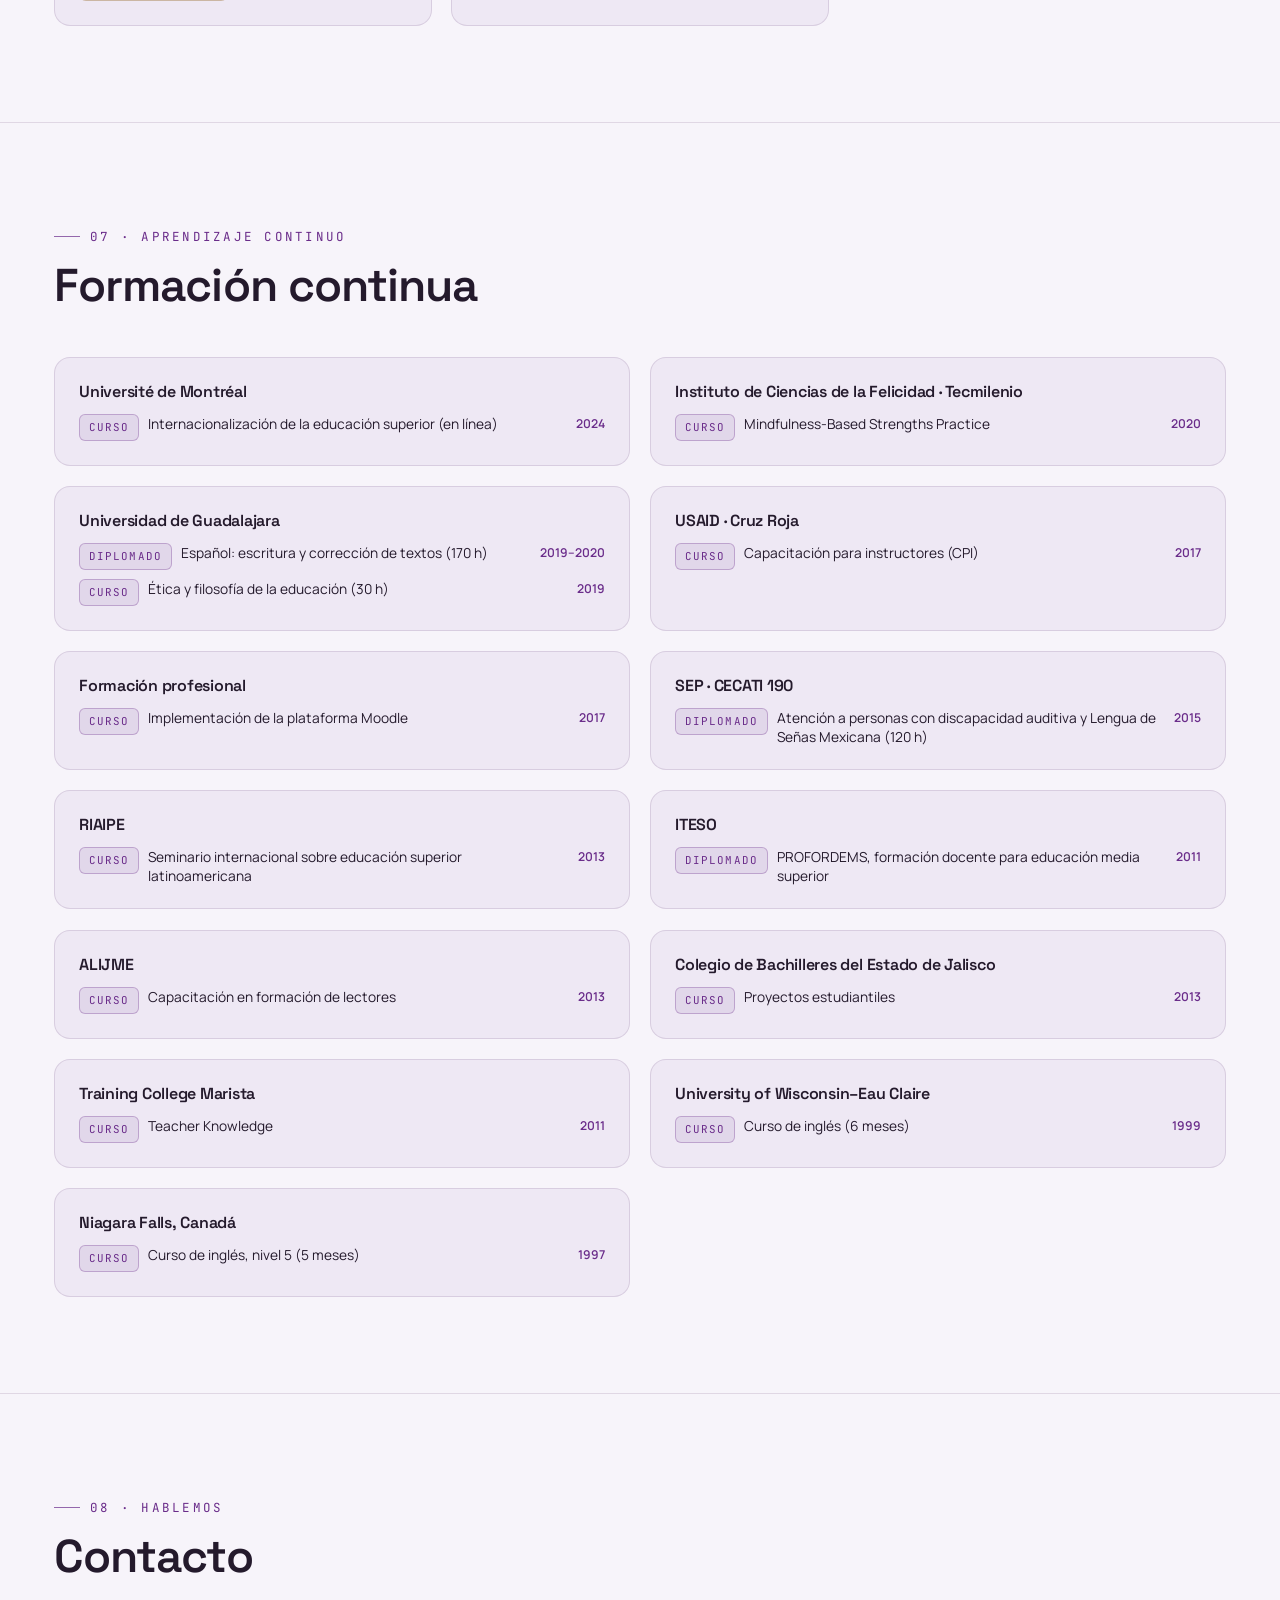
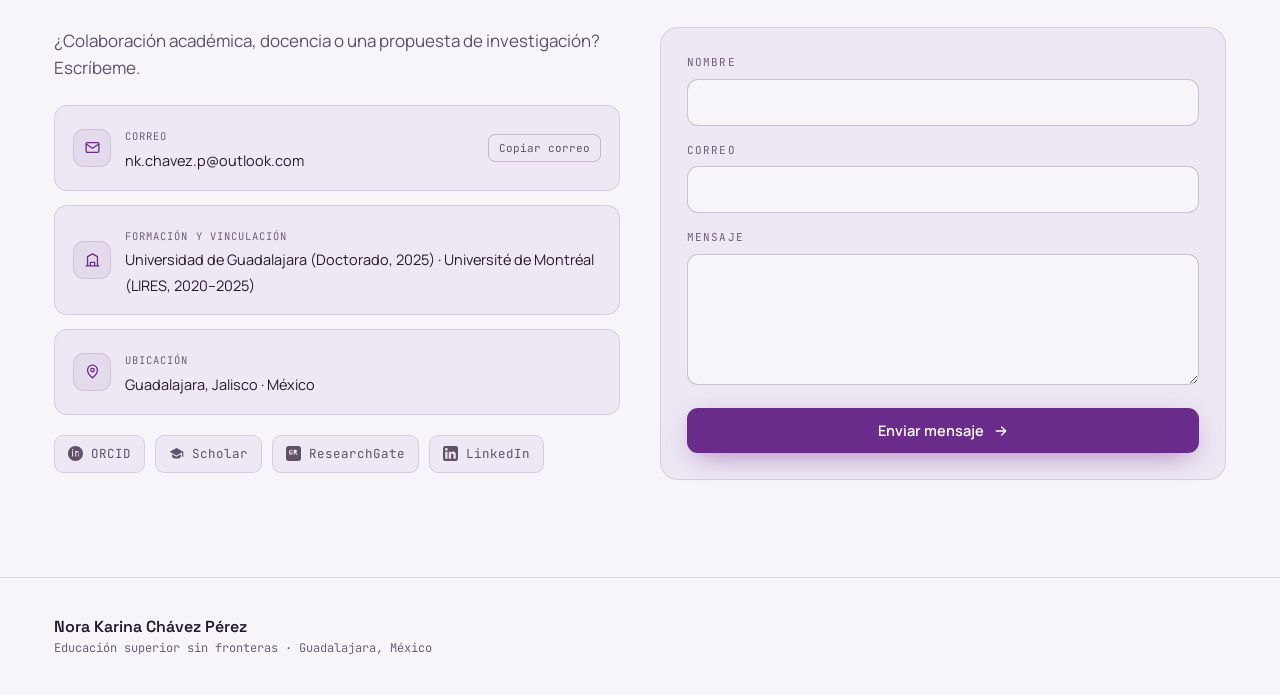
==== commit 6d89cb4a: "Abrir siempre en version clara" ====
--- a/index.html
+++ b/index.html
@@ -44,14 +44,14 @@
 
 <!-- Aplicar tema guardado antes del primer render para evitar parpadeo -->
 <script>
-  try{ document.documentElement.setAttribute('data-theme', localStorage.getItem('nkcp-theme') || 'light'); }catch(e){}
+  try{ document.documentElement.setAttribute('data-theme', localStorage.getItem('nkcp-tema2') || 'light'); }catch(e){}
 </script>
 
 <link rel="preconnect" href="https://fonts.googleapis.com">
 <link rel="preconnect" href="https://fonts.gstatic.com" crossorigin>
 <link href="https://fonts.googleapis.com/css2?family=Space+Grotesk:wght@400;500;600;700&family=Manrope:wght@400;500;600;700&family=JetBrains+Mono:wght@400;500;700&display=swap" rel="stylesheet">
 
-<link rel="stylesheet" href="styles.css?v=20261112b">
+<link rel="stylesheet" href="styles.css?v=20261112c">
 </head>
 <body>
   <div id="app"></div>
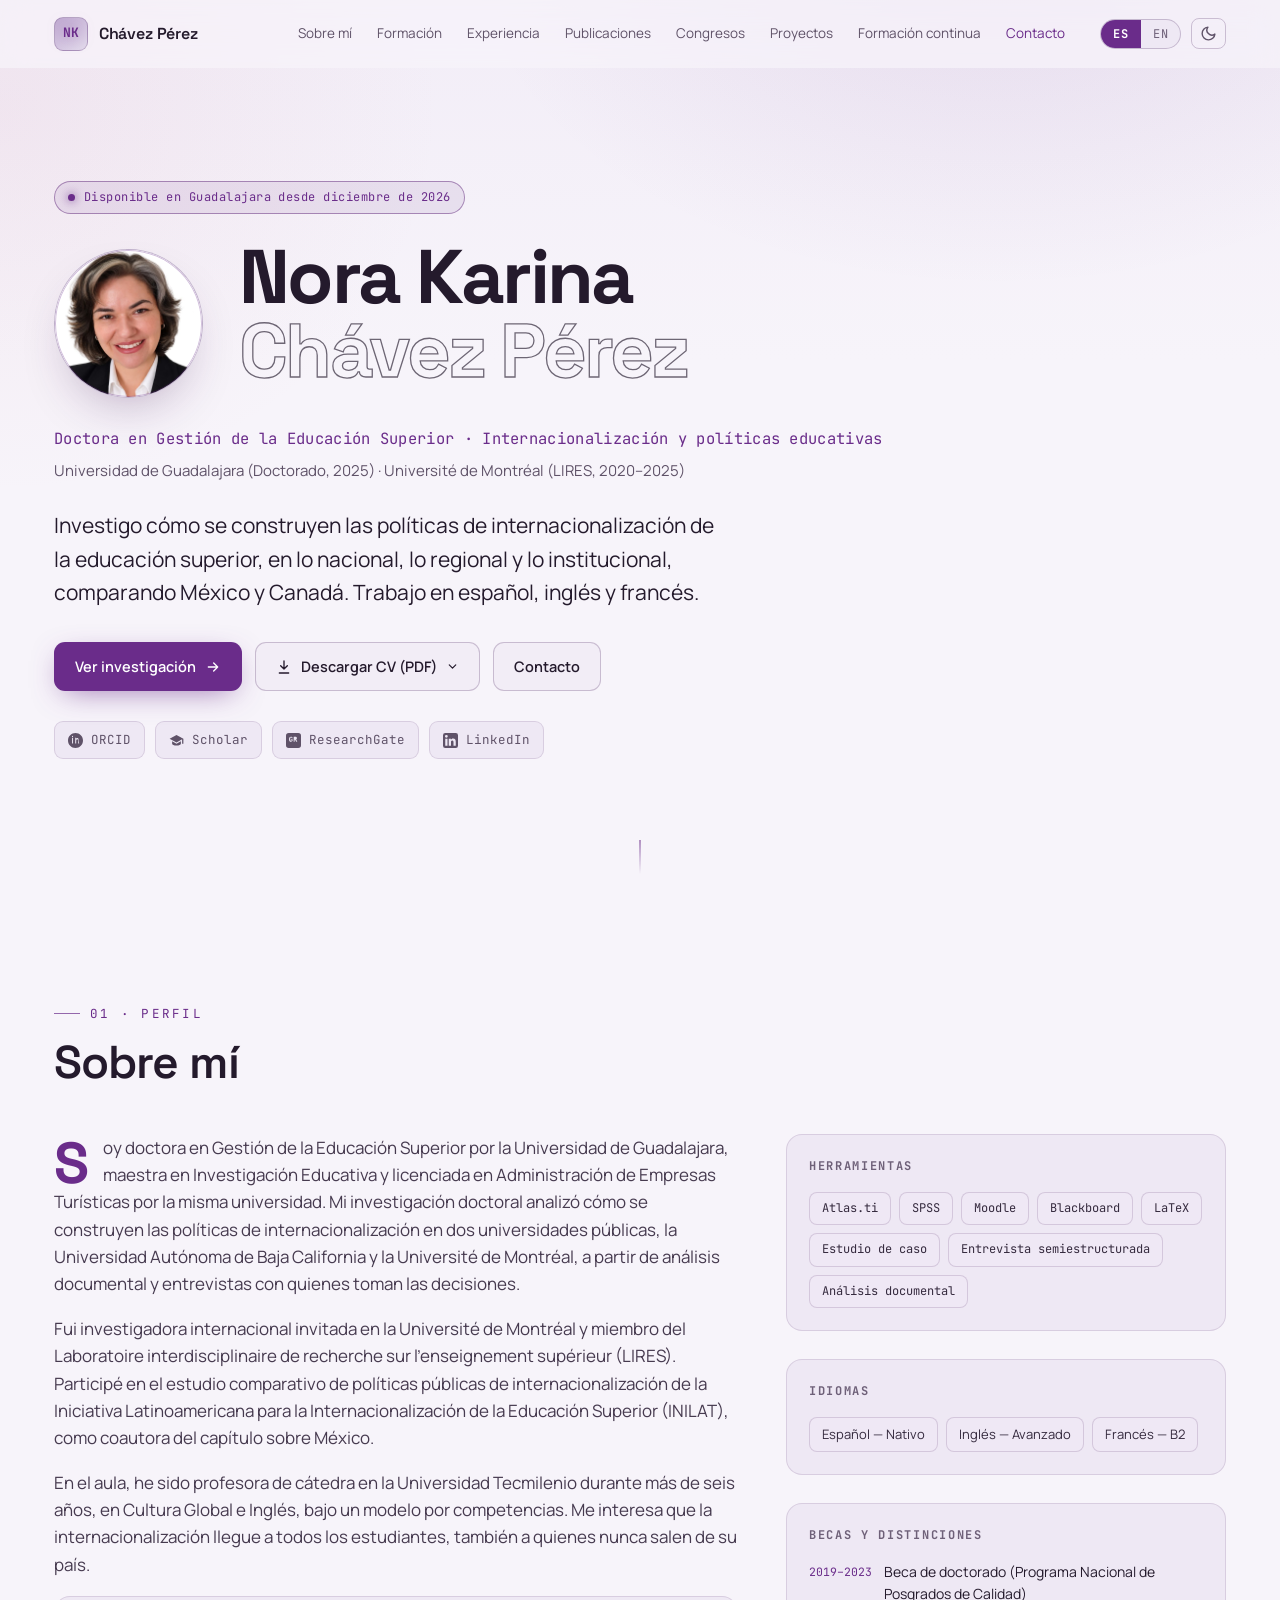
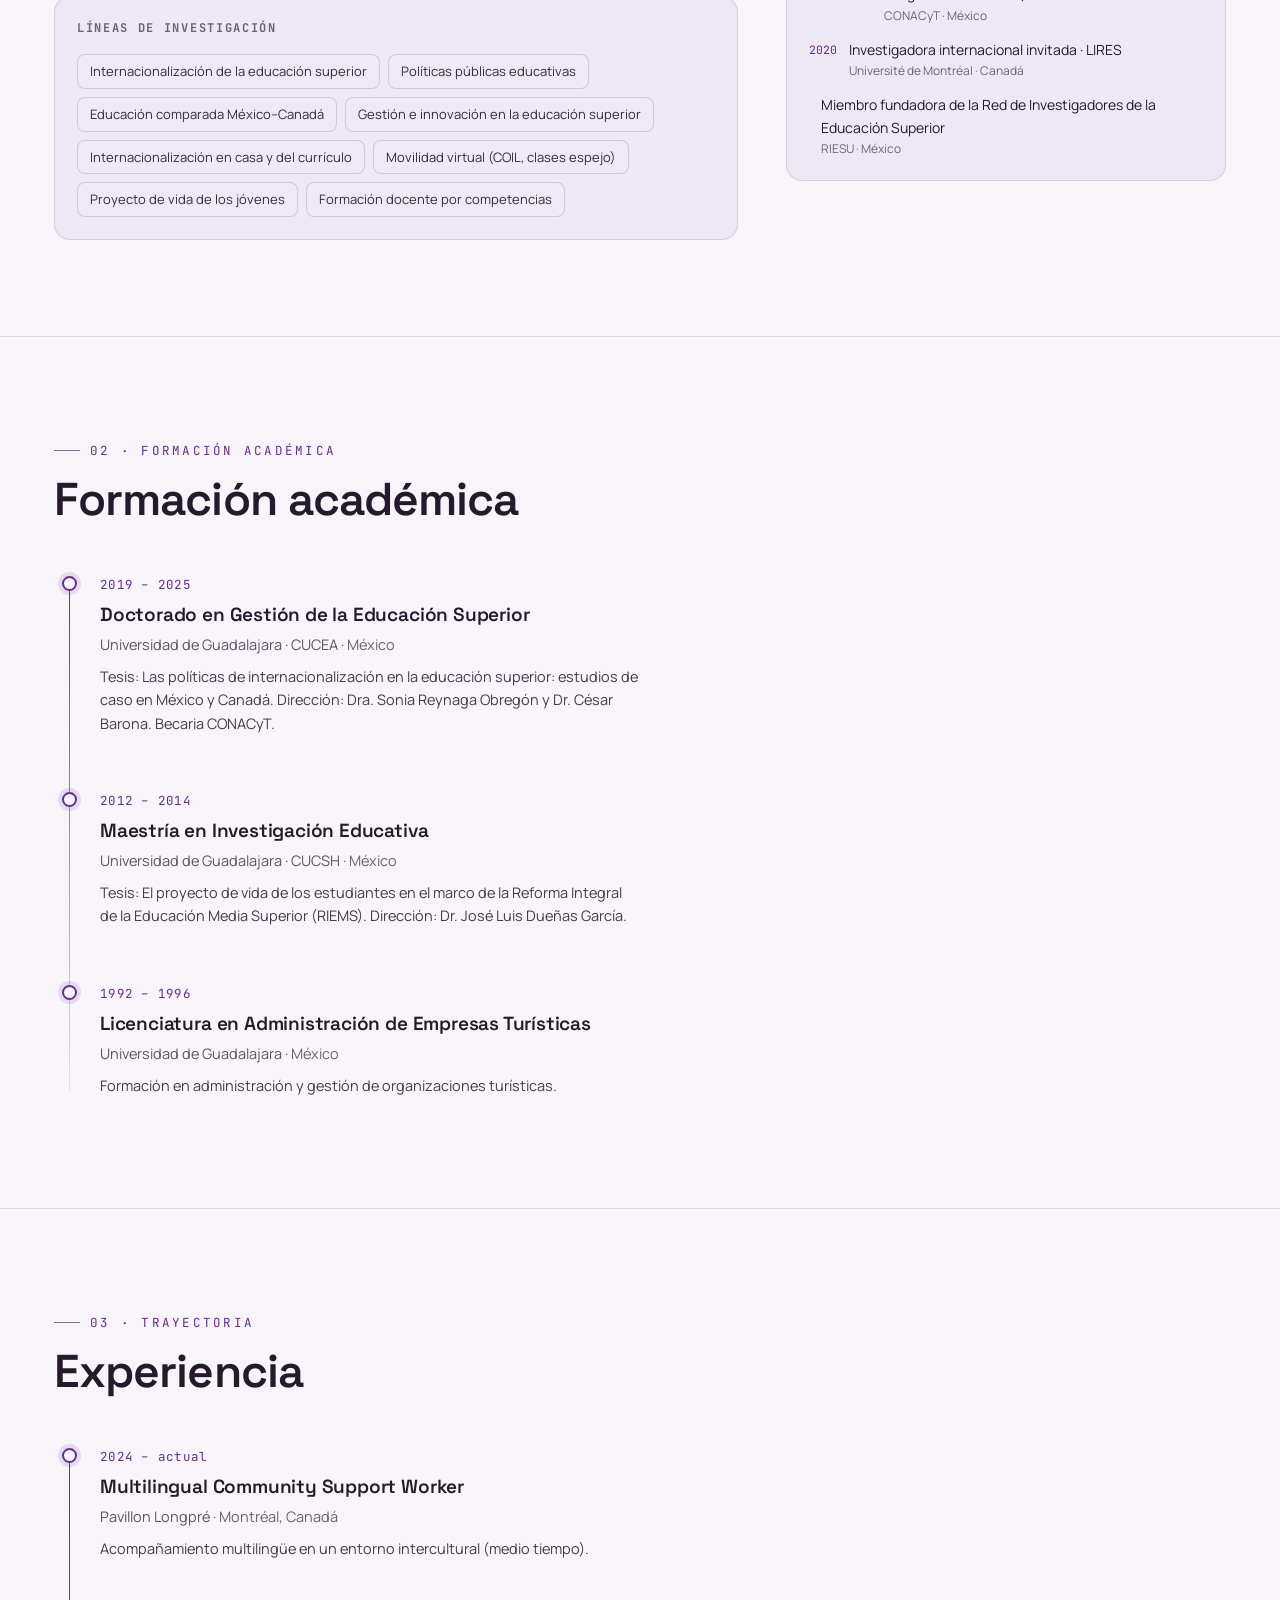
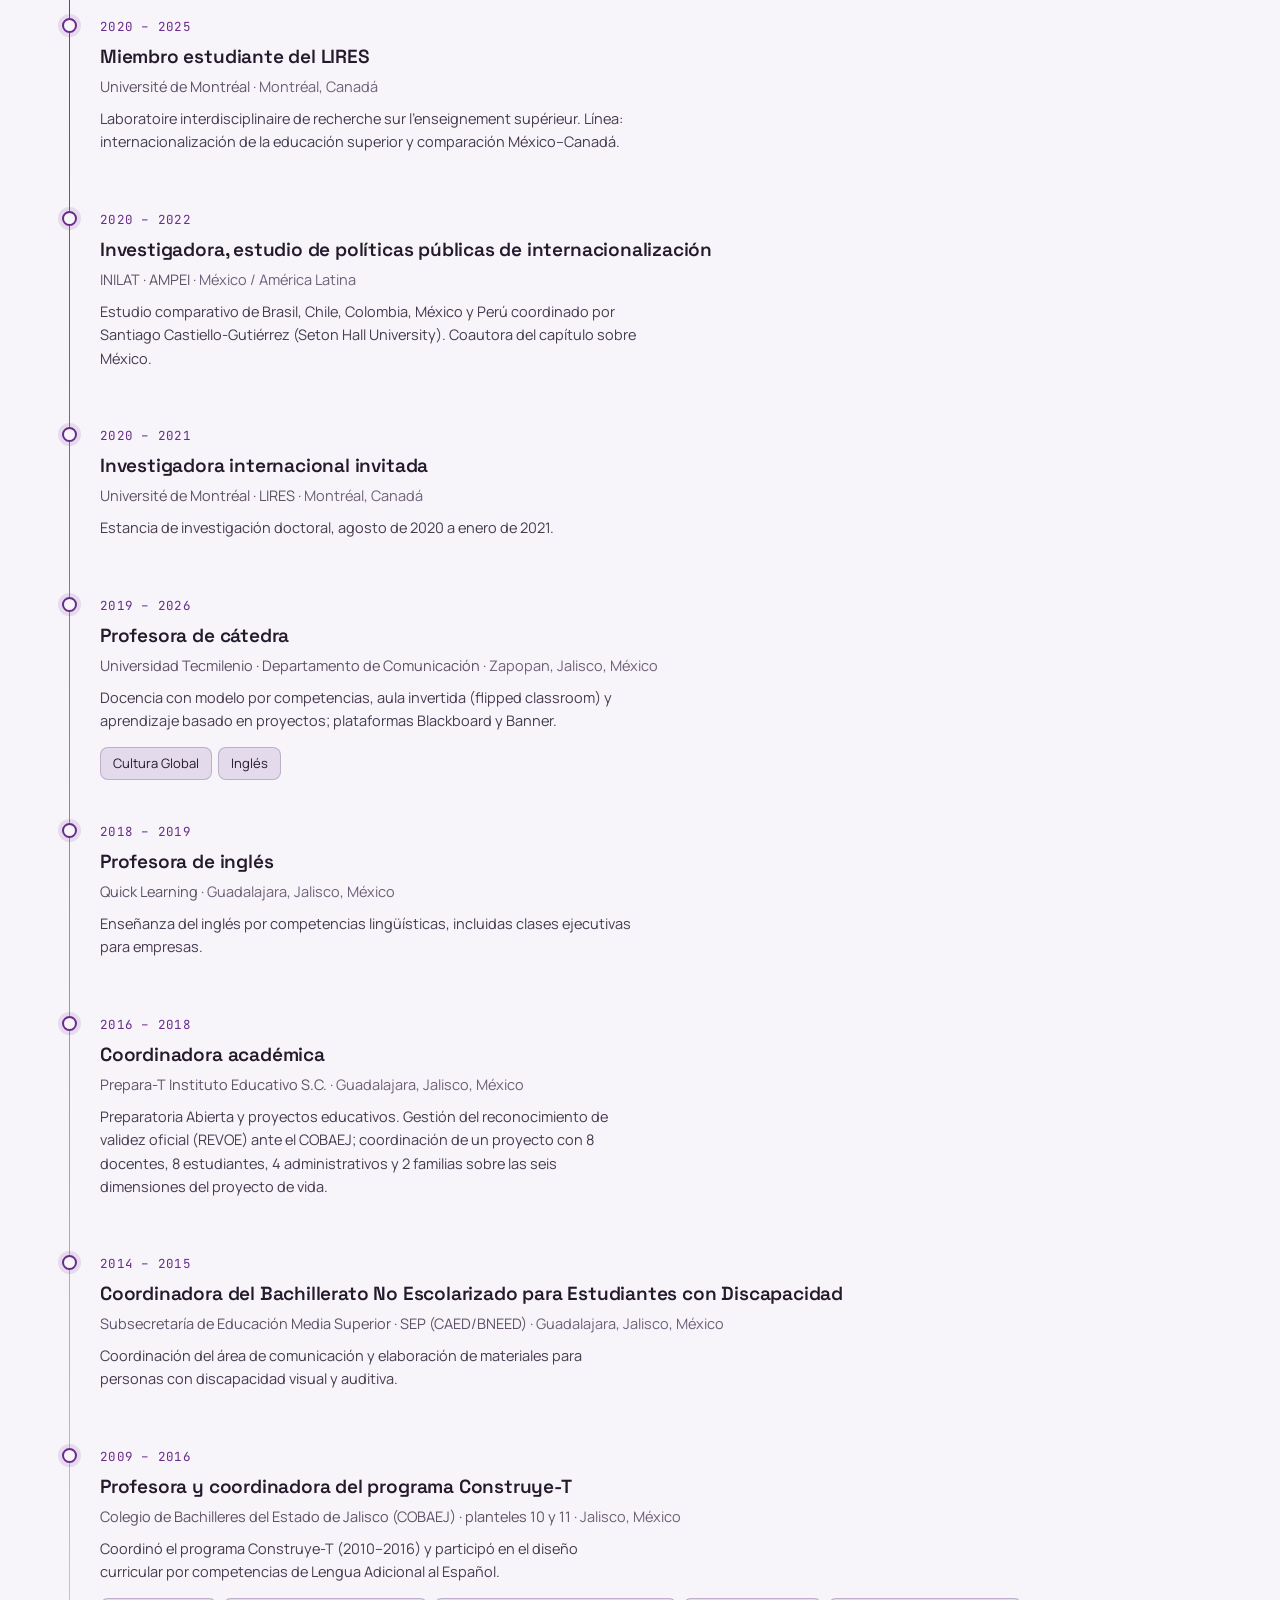
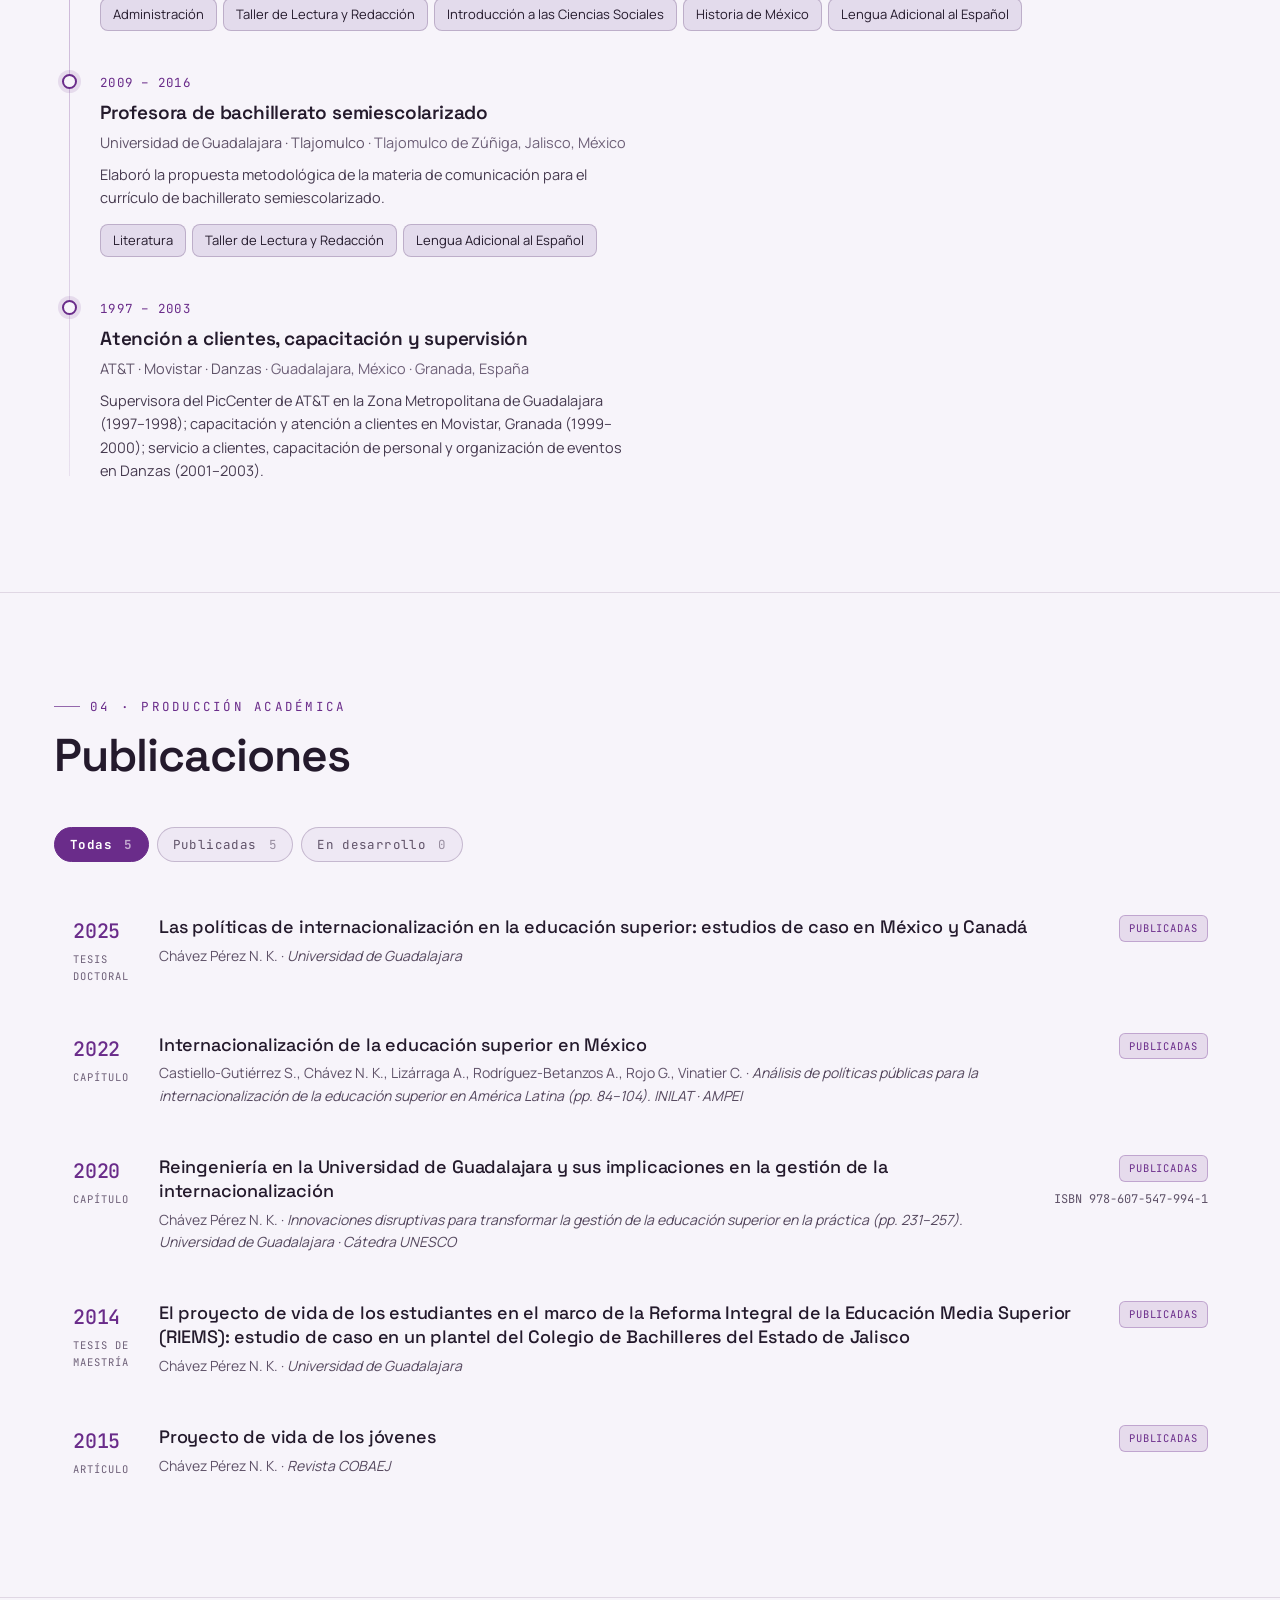
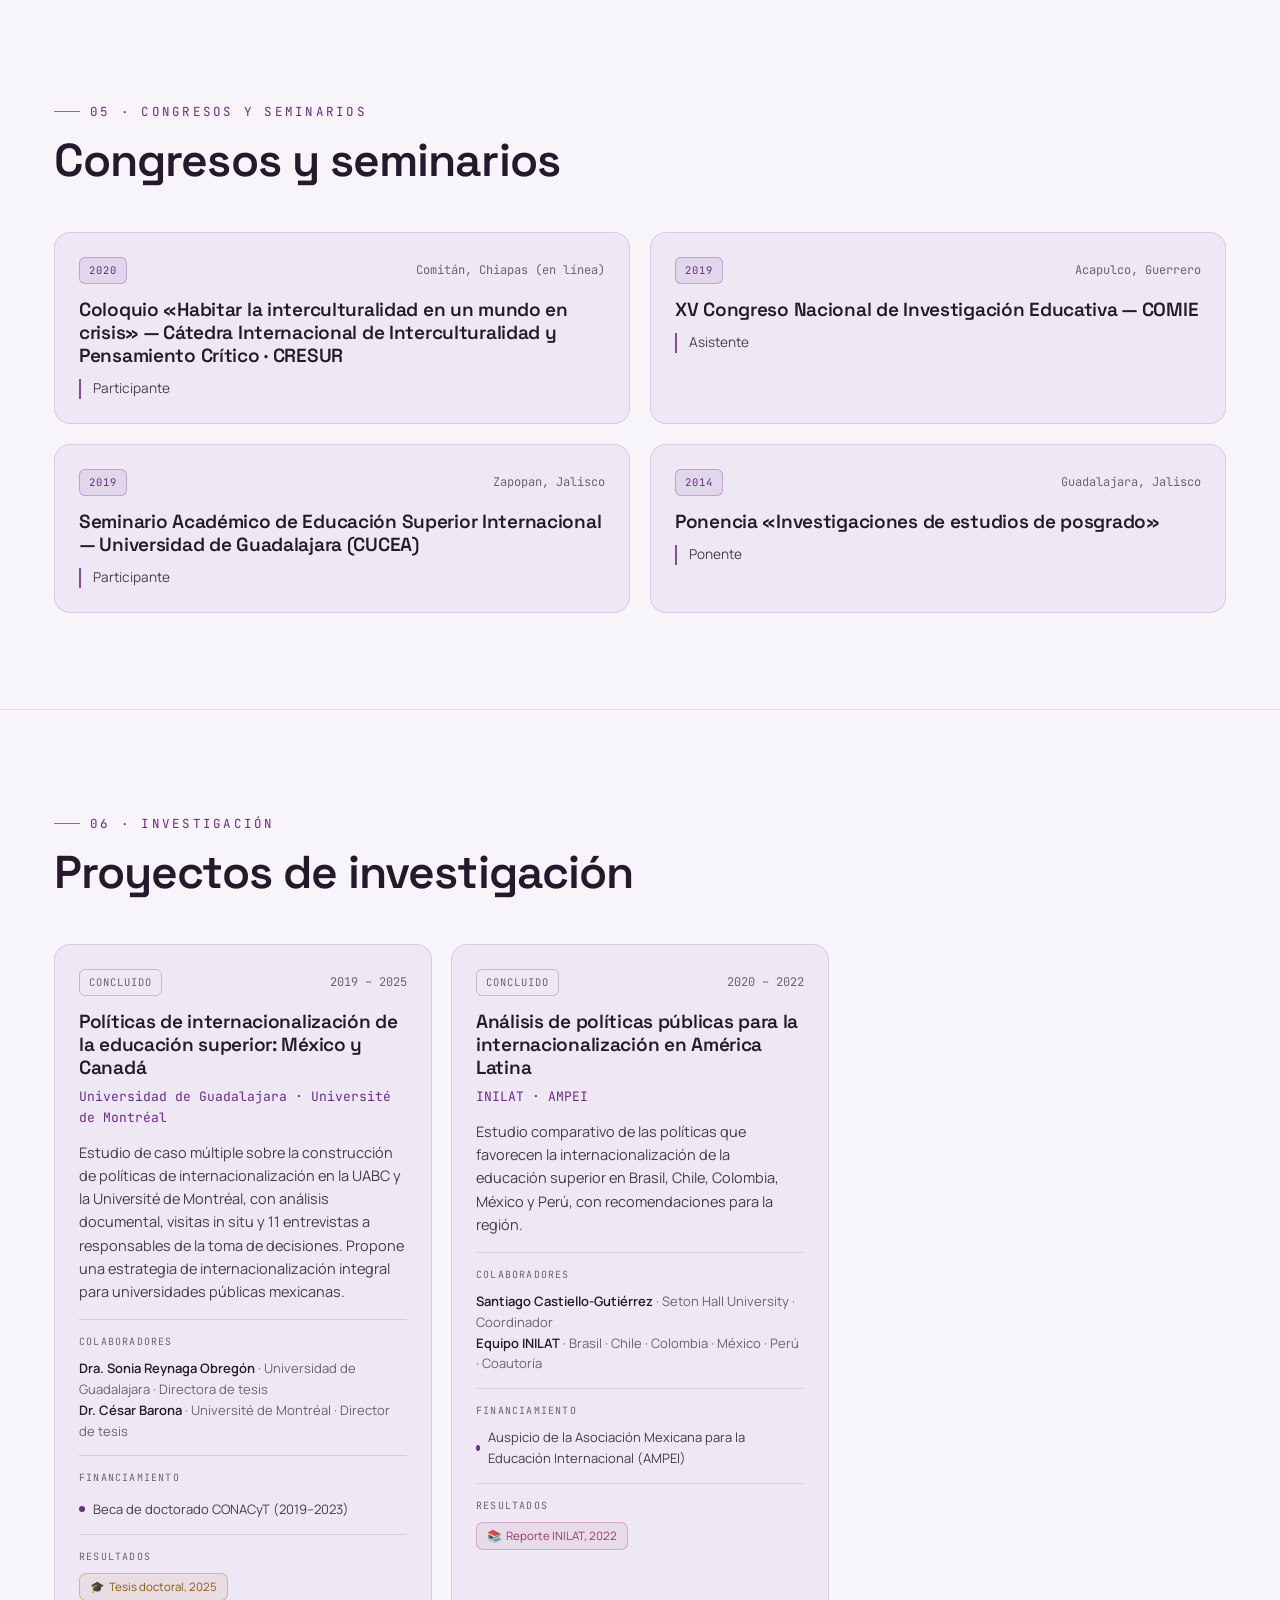
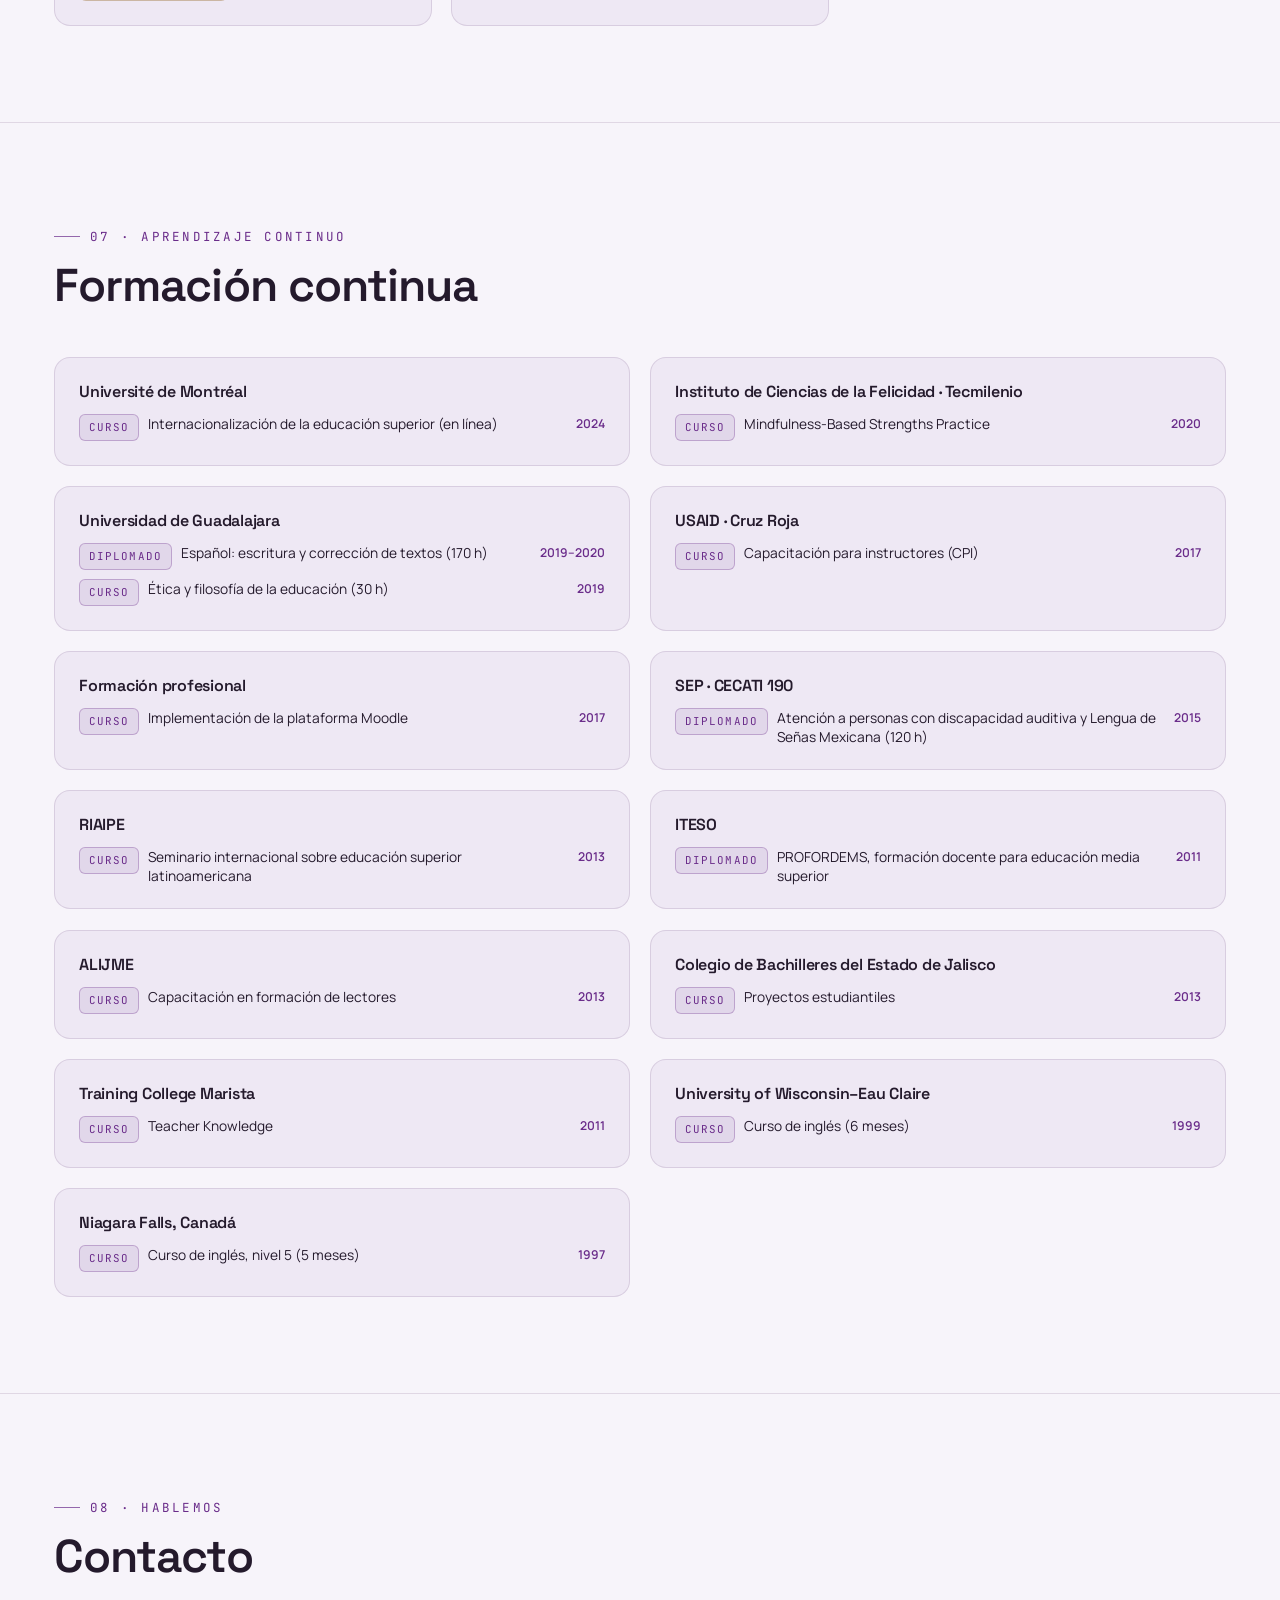
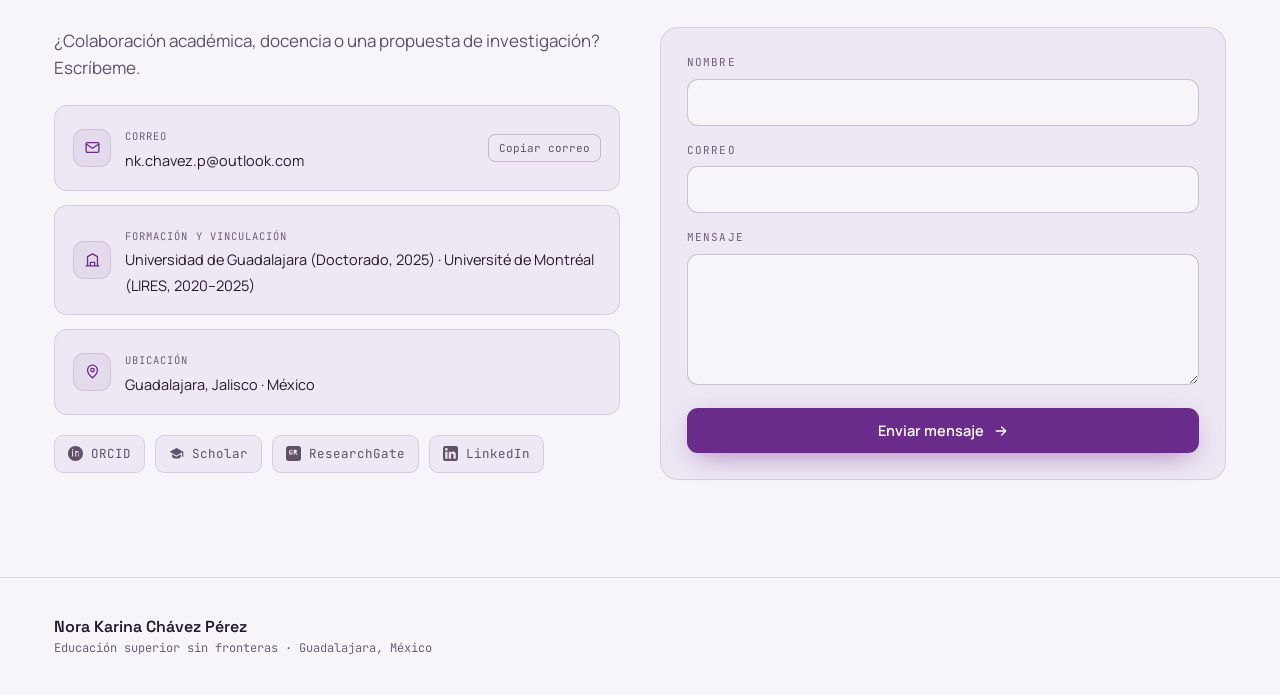
==== commit 42cb94ea: "Sin animacion, disponible dic 2026, CV extenso y resumido" ====
--- a/index.html
+++ b/index.html
@@ -51,7 +51,7 @@
 <link rel="preconnect" href="https://fonts.gstatic.com" crossorigin>
 <link href="https://fonts.googleapis.com/css2?family=Space+Grotesk:wght@400;500;600;700&family=Manrope:wght@400;500;600;700&family=JetBrains+Mono:wght@400;500;700&display=swap" rel="stylesheet">
 
-<link rel="stylesheet" href="styles.css?v=20261112c">
+<link rel="stylesheet" href="styles.css?v=20261112d">
 </head>
 <body>
   <div id="app"></div>
--- a/styles.css
+++ b/styles.css
@@ -795,3 +795,7 @@
 @media print{
   .chips .chip{ background:#f3eef8 !important; border-color:rgba(106,44,138,.2) !important; }
 }
+
+/* Karina: fondo liso, sin animación ni cuadrícula */
+#particles{ display:none !important; }
+body::after{ display:none; }
